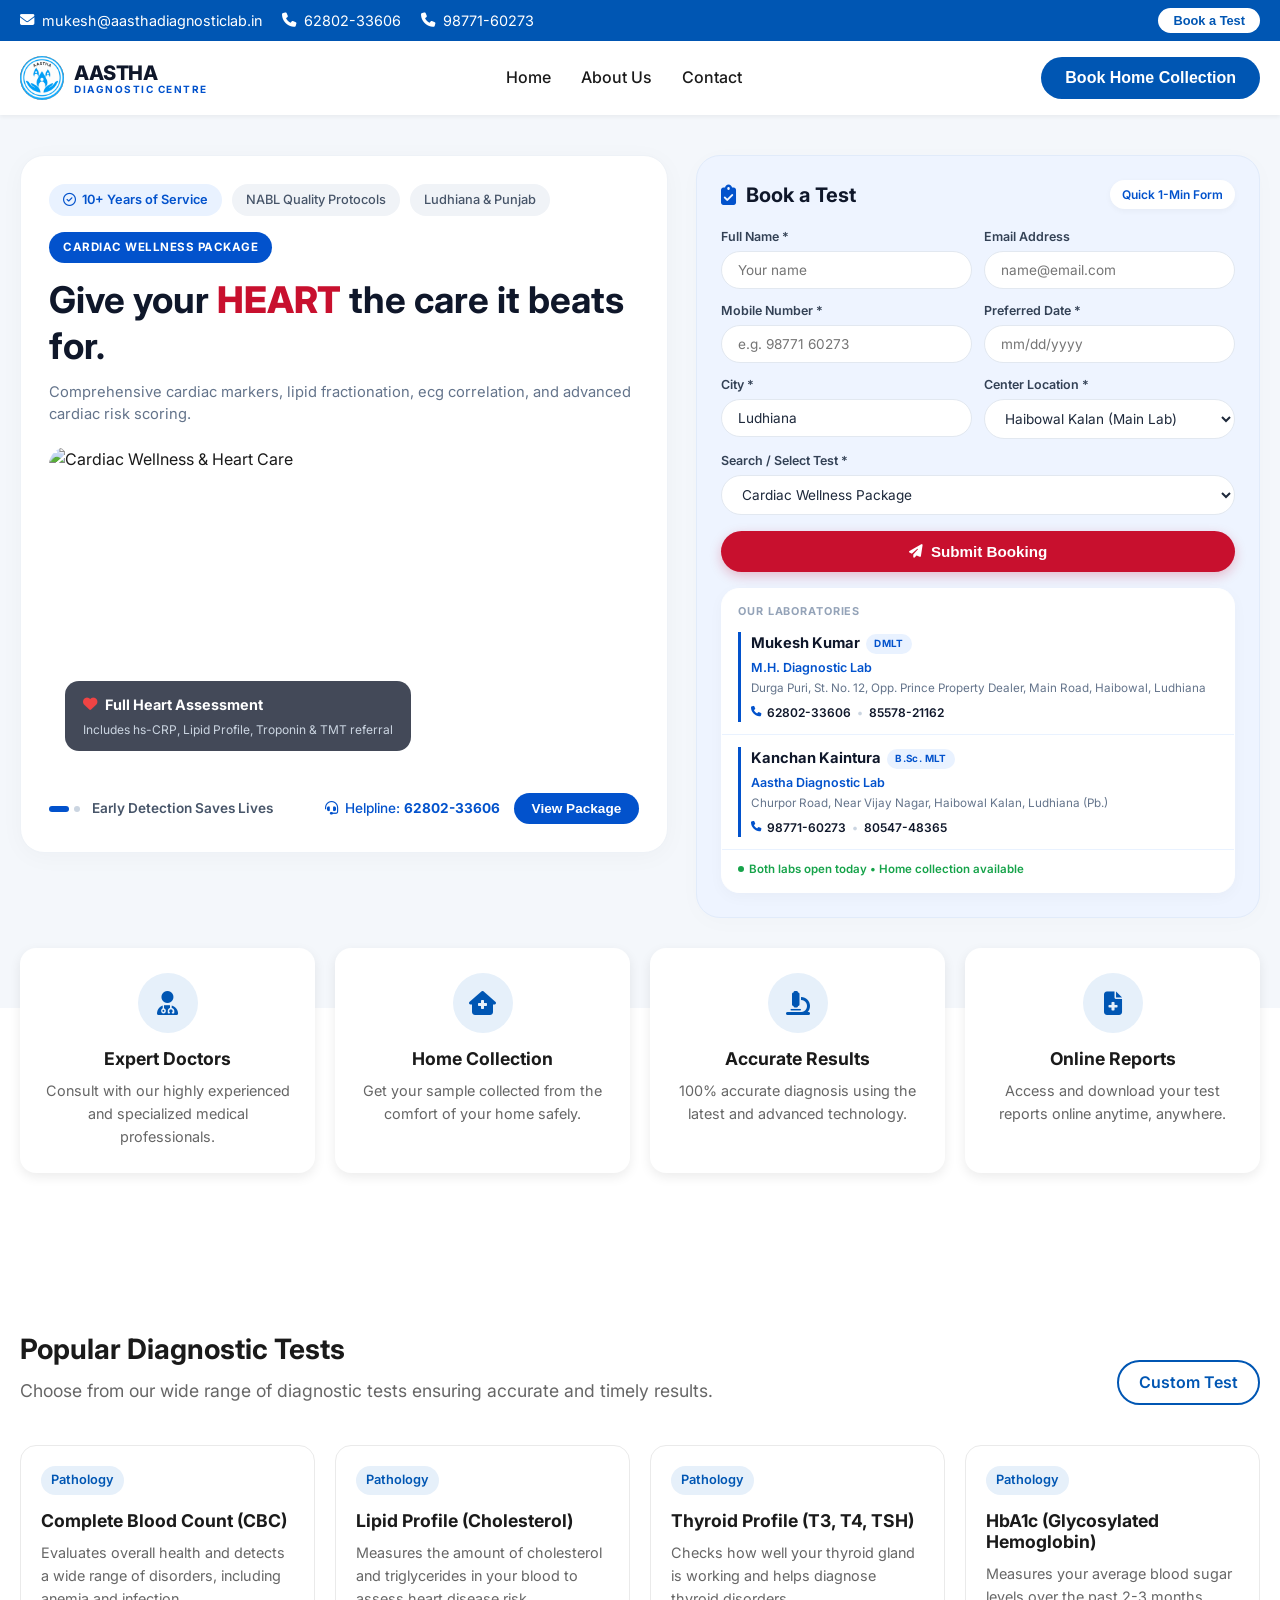
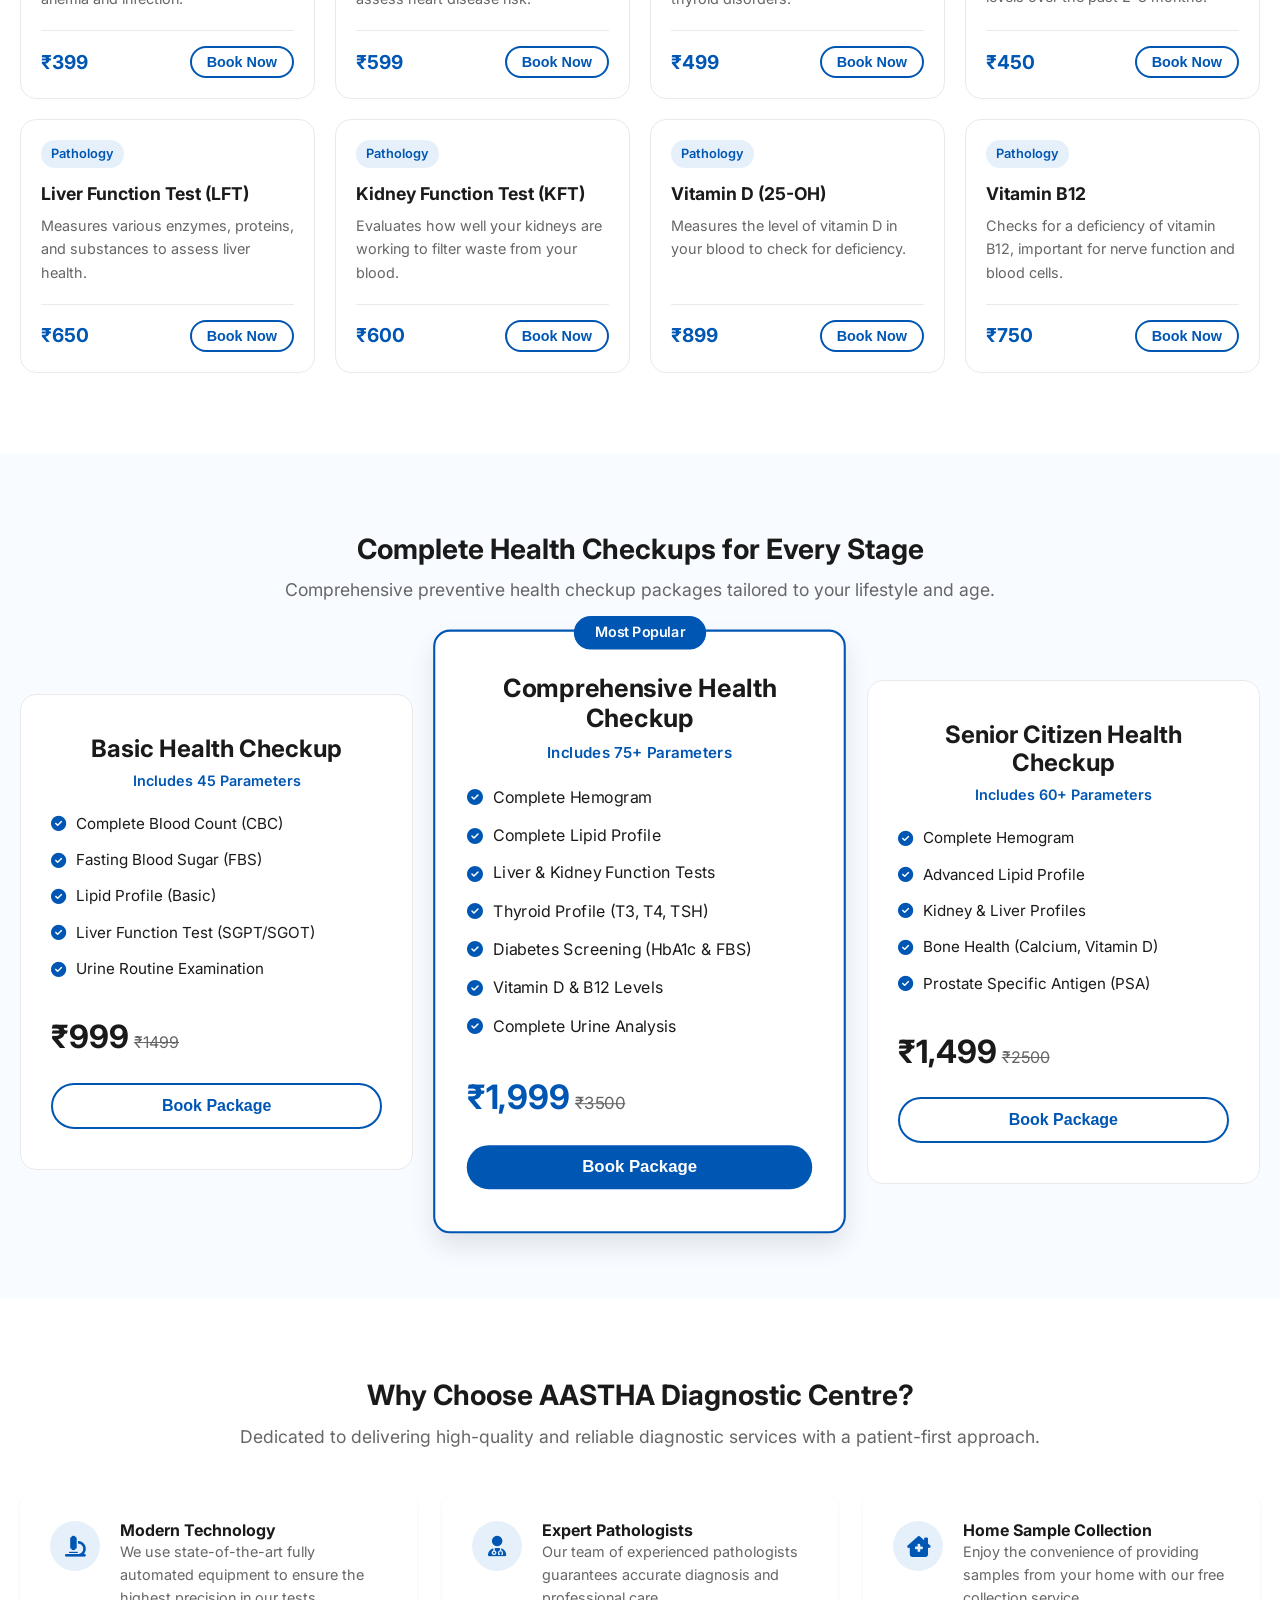
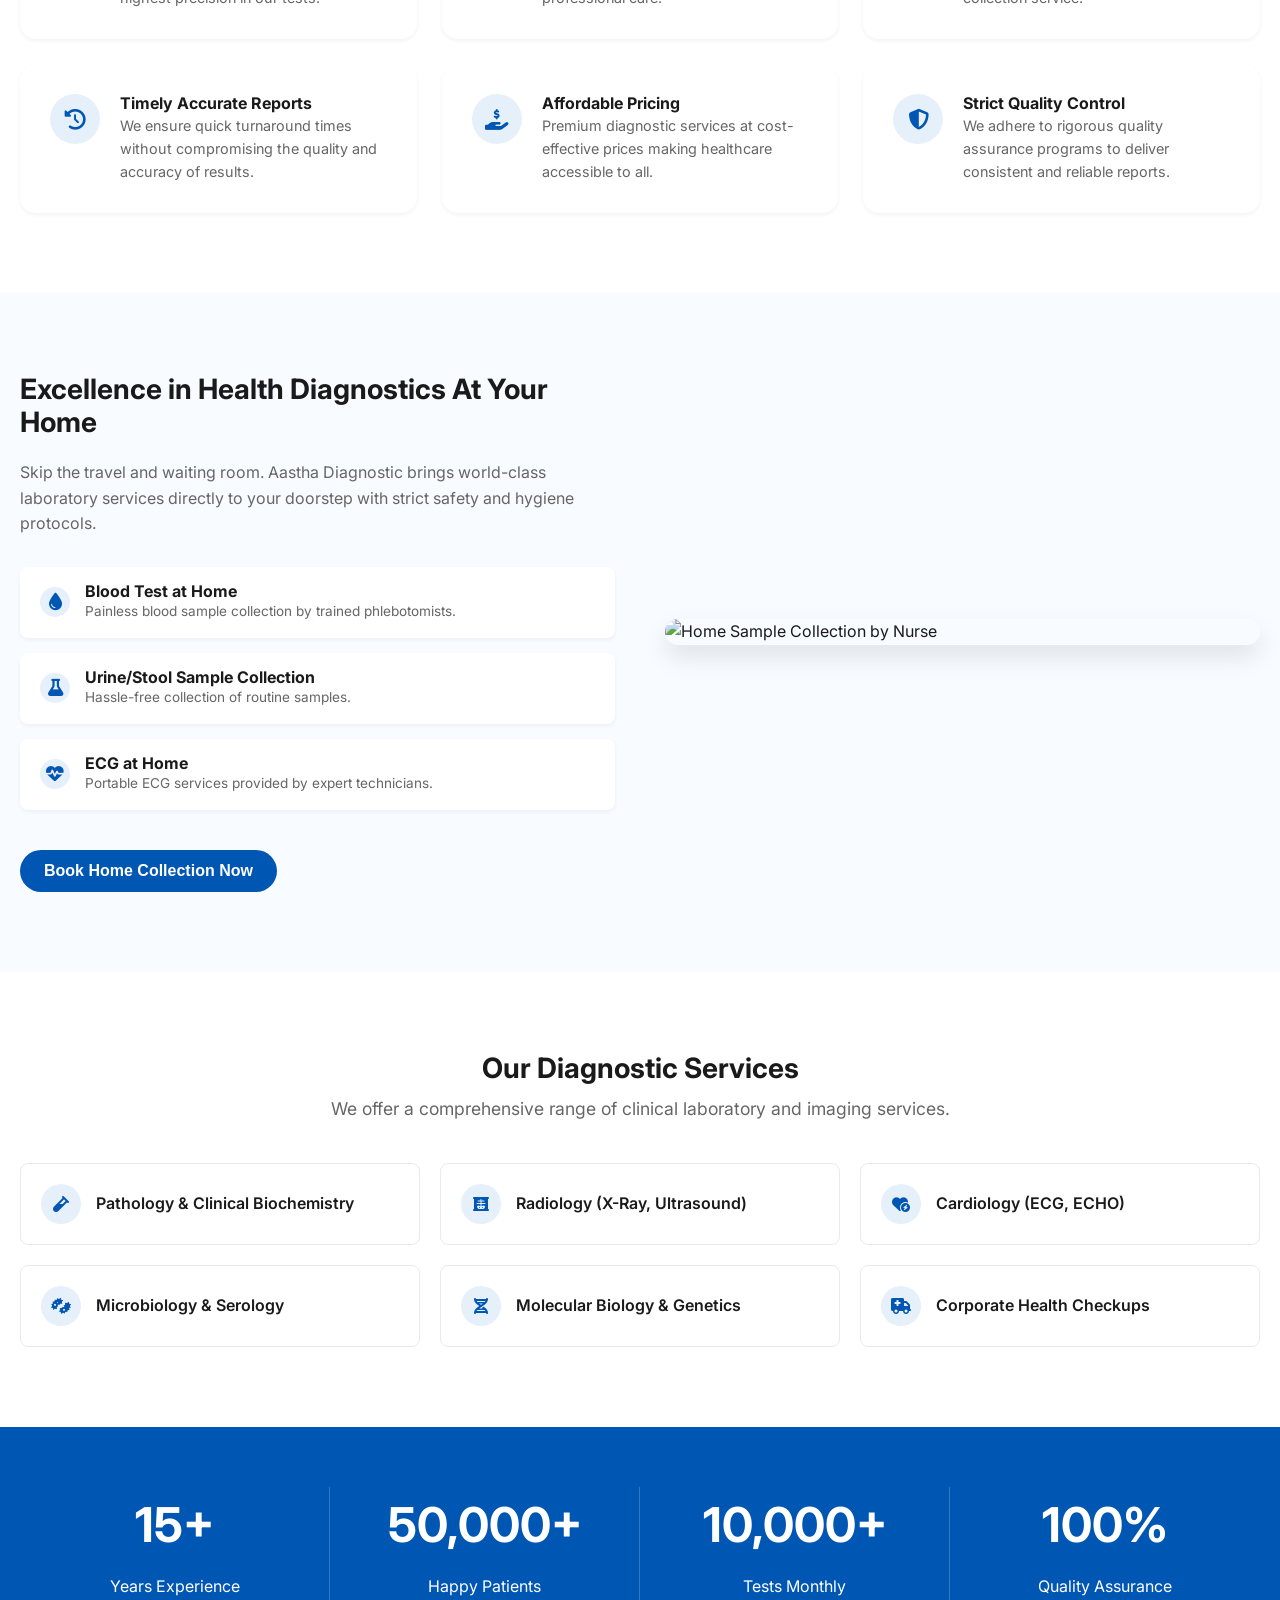
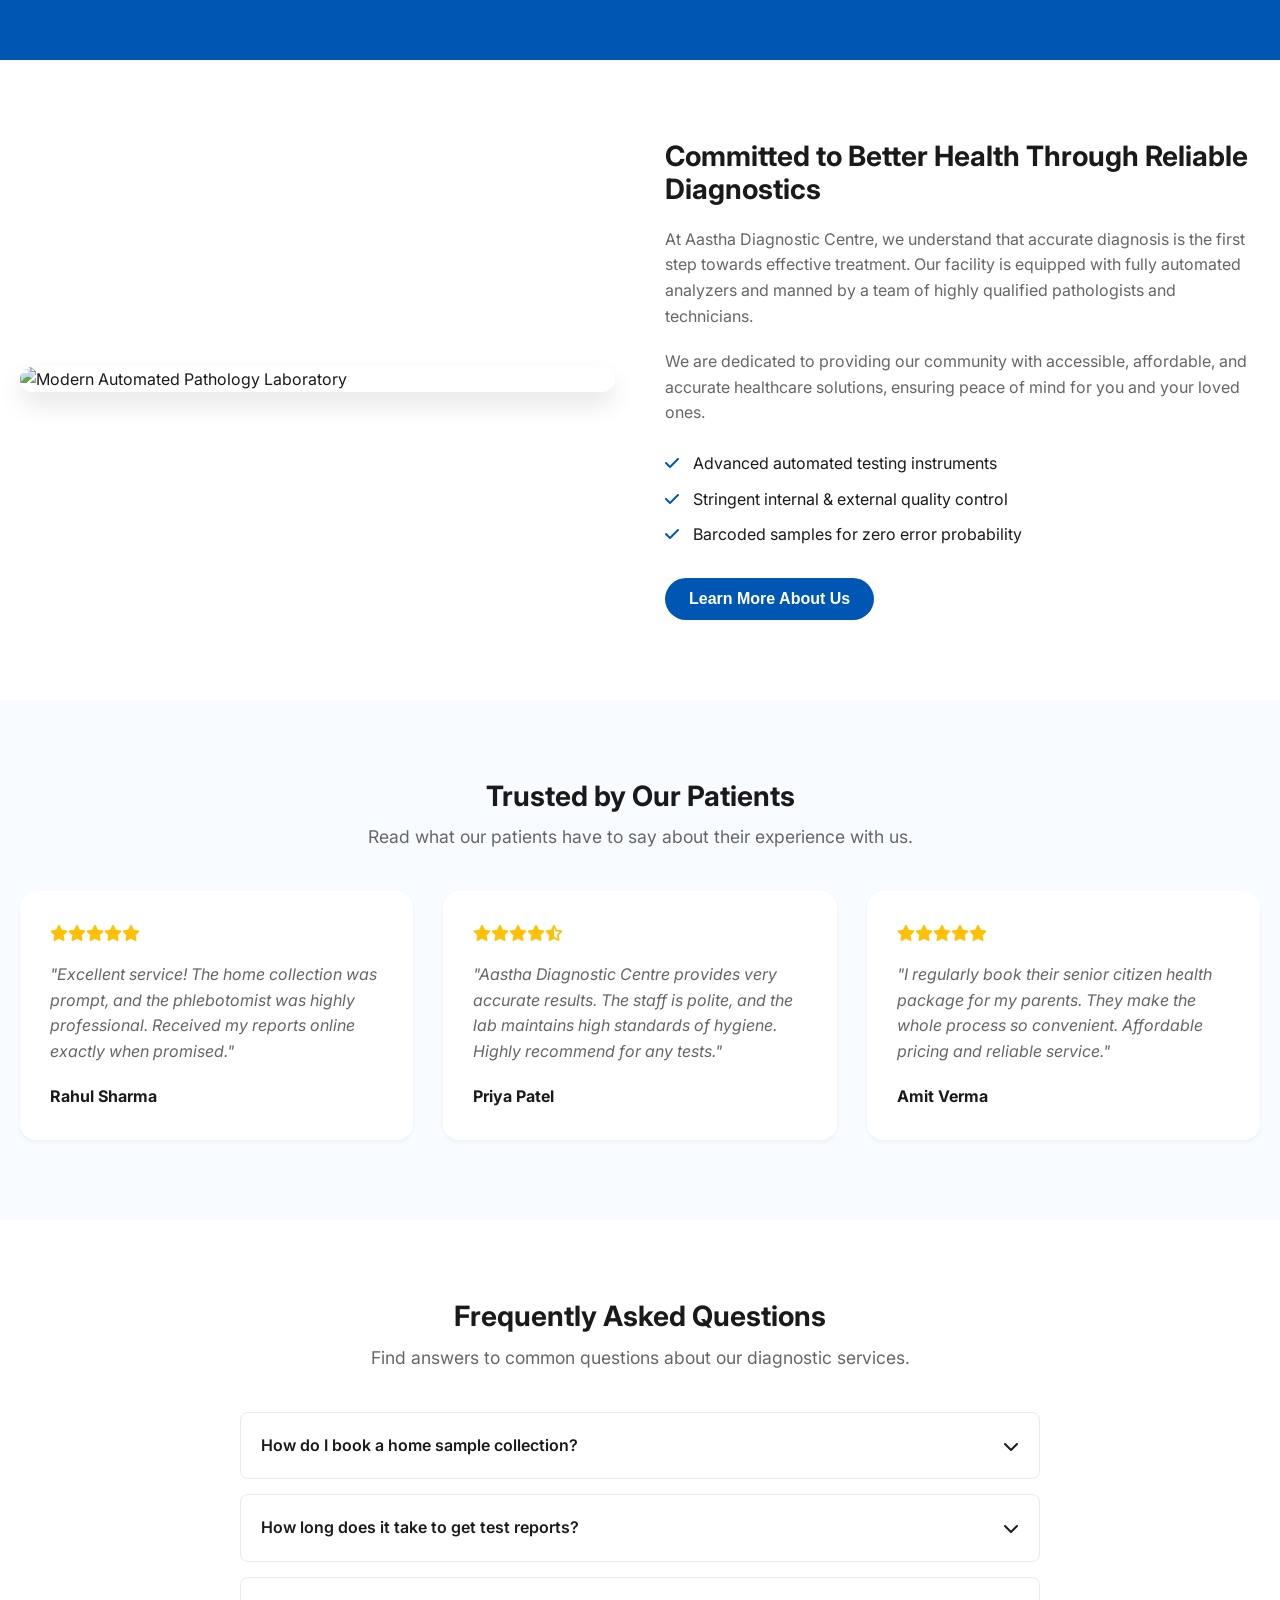
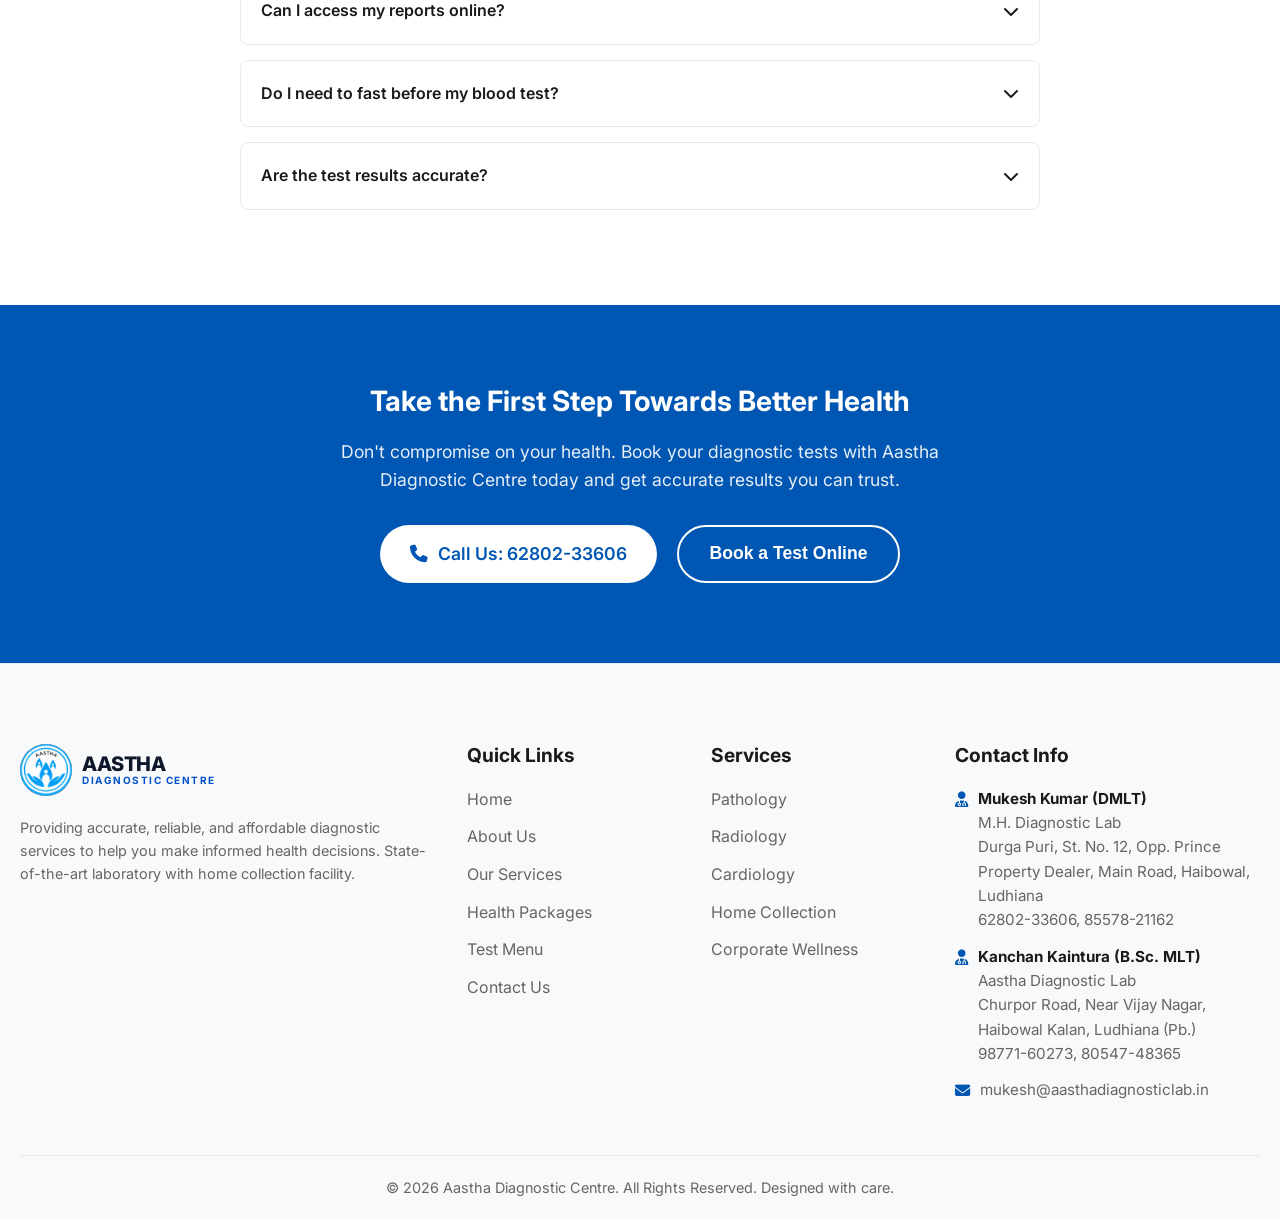
==== index.html @ d37217da "Switch to the new logo, drop card photos and social icons Replace the placeholder SVG logo with the " ====
<!DOCTYPE html>
<html lang="en">
<head>
    <meta charset="UTF-8">
    <meta name="viewport" content="width=device-width, initial-scale=1.0">
    <title>Aastha Diagnostic Centre | Best Pathology Lab</title>
    <!-- Google Fonts -->
    <link href="https://fonts.googleapis.com/css2?family=Inter:wght@300;400;500;600;700&display=swap" rel="stylesheet">
    <!-- FontAwesome for Icons -->
    <link rel="stylesheet" href="https://cdnjs.cloudflare.com/ajax/libs/font-awesome/6.4.0/css/all.min.css">
    <!-- Custom CSS -->
    <link rel="stylesheet" href="css/styles.css">
</head>
<body>

    <!-- Top Bar -->
    <div class="top-bar">
        <div class="container">
            <div class="top-contact">
                <a href="mailto:mukesh@aasthadiagnosticlab.in"><i class="fa-solid fa-envelope"></i> mukesh@aasthadiagnosticlab.in</a>
                <a href="tel:+916280233606"><i class="fa-solid fa-phone"></i> 62802-33606</a>
                <a href="tel:+919877160273"><i class="fa-solid fa-phone"></i> 98771-60273</a>
            </div>
            <div class="top-right">
                <button class="btn btn-light btn-sm" style="padding: 5px 15px; font-size: 0.8rem;">Book a Test</button>
            </div>
        </div>
    </div>

    <!-- Header / Navigation -->
    <header class="header">
        <div class="container">
            <div class="logo">
                <img src="assets/logo.jpg" alt="Aastha Diagnostic Centre Logo" class="logo-mark">
                <span class="logo-wordmark">
                    <span class="logo-name">AASTHA</span>
                    <span class="logo-tagline">DIAGNOSTIC CENTRE</span>
                </span>
            </div>
            <nav class="nav-links" id="navLinks">
                <a href="index.html" class="active">Home</a>
                <a href="about.html">About Us</a>
                <a href="contact.html">Contact</a>
            </nav>
            <div class="header-action">
                <button class="btn btn-primary">Book Home Collection</button>
                <button class="mobile-menu-toggle" id="mobileMenuToggle" aria-label="Toggle navigation">
                    <i class="fa-solid fa-bars"></i>
                </button>
            </div>
        </div>
    </header>

    <!-- Hero Section -->
    <section class="hero">
        <div class="container">
            <!-- Left Hero Card -->
            <div class="hero-left-card">
                <div class="hero-tags-row">
                    <span class="hero-tag-blue"><i class="fa-regular fa-circle-check"></i> 10+ Years of Service</span>
                    <span class="hero-tag-gray">NABL Quality Protocols</span>
                    <span class="hero-tag-gray">Ludhiana & Punjab</span>
                </div>

                <div class="hero-package-badge">CARDIAC WELLNESS PACKAGE</div>

                <h1>Give your <span class="highlight-red">HEART</span> the care it beats for.</h1>
                <p class="hero-desc">Comprehensive cardiac markers, lipid fractionation, ecg correlation, and advanced cardiac risk scoring.</p>

                <!-- Featured Image Box -->
                <div class="hero-image-box">
                    <img src="https://images.unsplash.com/photo-1576091160399-112ba8d25d1d?auto=format&fit=crop&w=1200&q=80" alt="Cardiac Wellness & Heart Care">
                    <div class="hero-image-overlay">
                        <div class="hero-image-overlay-title">
                            <i class="fa-solid fa-heart"></i>
                            <span>Full Heart Assessment</span>
                        </div>
                        <div class="hero-image-overlay-subtext">Includes hs-CRP, Lipid Profile, Troponin & TMT referral</div>
                    </div>
                </div>

                <!-- Bottom Status / Toll Free Bar -->
                <div class="hero-bottom-bar">
                    <div class="hero-bottom-left">
                        <div class="slide-indicators">
                            <span class="slide-pill-active"></span>
                            <span class="slide-dot"></span>
                        </div>
                        <span class="hero-bottom-text">Early Detection Saves Lives</span>
                    </div>
                    <div class="hero-bottom-right">
                        <div class="hero-toll-free">
                            <i class="fa-solid fa-headset"></i>
                            <span>Helpline: <a href="tel:+916280233606" style="color:inherit; text-decoration:none;"><strong>62802-33606</strong></a></span>
                        </div>
                        <button class="btn-view-package">View Package</button>
                    </div>
                </div>
            </div>

            <!-- Right Hero Form Card -->
            <div class="hero-form-container" id="hero-form">
                <div class="form-header-row">
                    <div class="form-header-title">
                        <i class="fa-solid fa-clipboard-check"></i>
                        <h3>Book a Test</h3>
                    </div>
                    <span class="form-badge-white">Quick 1-Min Form</span>
                </div>

                <form class="hero-form" action="#" onsubmit="return false;">
                    <div class="form-row-2col">
                        <div class="form-field-group">
                            <label>Full Name *</label>
                            <input type="text" class="form-input-pill" placeholder="Your name">
                        </div>
                        <div class="form-field-group">
                            <label>Email Address</label>
                            <input type="email" class="form-input-pill" placeholder="name@email.com">
                        </div>
                    </div>

                    <div class="form-row-2col">
                        <div class="form-field-group">
                            <label>Mobile Number *</label>
                            <input type="tel" class="form-input-pill" placeholder="e.g. 98771 60273">
                        </div>
                        <div class="form-field-group">
                            <label>Preferred Date *</label>
                            <input type="text" class="form-input-pill" placeholder="mm/dd/yyyy">
                        </div>
                    </div>

                    <div class="form-row-2col">
                        <div class="form-field-group">
                            <label>City *</label>
                            <input type="text" class="form-input-pill" value="Ludhiana">
                        </div>
                        <div class="form-field-group">
                            <label>Center Location *</label>
                            <select class="form-input-pill">
                                <option>Haibowal Kalan (Main Lab)</option>
                                <option>Civil Lines Branch</option>
                                <option>Model Town Branch</option>
                            </select>
                        </div>
                    </div>

                    <div class="form-field-group">
                        <label>Search / Select Test *</label>
                        <select class="form-input-pill">
                            <option>Cardiac Wellness Package</option>
                            <option>Complete Blood Count (CBC)</option>
                            <option>Full Body Checkup</option>
                            <option>Lipid Profile</option>
                        </select>
                    </div>

                    <button type="submit" class="btn-submit-red">
                        <i class="fa-solid fa-paper-plane" style="font-size: 0.85rem;"></i> Submit Booking
                    </button>
                </form>

                <!-- White Information Card - Our Two Labs -->
                <div class="doctor-info-box">
                    <div class="doctor-box-heading">Our Laboratories</div>

                    <!-- Part 1 -->
                    <div class="doctor-entry">
                        <div class="doctor-details-content">
                            <div class="doctor-name">Mukesh Kumar <span class="doctor-qual">DMLT</span></div>
                            <div class="doctor-title">M.H. Diagnostic Lab</div>
                            <div class="doctor-exp">Durga Puri, St. No. 12, Opp. Prince Property Dealer, Main Road, Haibowal, Ludhiana</div>
                            <div class="doctor-contact">
                                <i class="fa-solid fa-phone"></i>
                                <a href="tel:+916280233606">62802-33606</a>
                                <span class="doctor-dot">•</span>
                                <a href="tel:+918557821162">85578-21162</a>
                            </div>
                        </div>
                    </div>

                    <div class="doctor-divider"></div>

                    <!-- Part 2 -->
                    <div class="doctor-entry">
                        <div class="doctor-details-content">
                            <div class="doctor-name">Kanchan Kaintura <span class="doctor-qual">B.Sc. MLT</span></div>
                            <div class="doctor-title">Aastha Diagnostic Lab</div>
                            <div class="doctor-exp">Churpor Road, Near Vijay Nagar, Haibowal Kalan, Ludhiana (Pb.)</div>
                            <div class="doctor-contact">
                                <i class="fa-solid fa-phone"></i>
                                <a href="tel:+919877160273">98771-60273</a>
                                <span class="doctor-dot">•</span>
                                <a href="tel:+918054748365">80547-48365</a>
                            </div>
                        </div>
                    </div>

                    <div class="doctor-status">
                        <span class="status-dot-green"></span>
                        <span>Both labs open today • Home collection available</span>
                    </div>
                </div>
            </div>
        </div>
    </section>

    <!-- Features Row -->
    <div class="container">
        <div class="features-row">
            <div class="features-grid">
                <div class="feature-card">
                    <div class="feature-icon"><i class="fa-solid fa-user-doctor"></i></div>
                    <h4>Expert Doctors</h4>
                    <p>Consult with our highly experienced and specialized medical professionals.</p>
                </div>
                <div class="feature-card">
                    <div class="feature-icon"><i class="fa-solid fa-house-medical"></i></div>
                    <h4>Home Collection</h4>
                    <p>Get your sample collected from the comfort of your home safely.</p>
                </div>
                <div class="feature-card">
                    <div class="feature-icon"><i class="fa-solid fa-microscope"></i></div>
                    <h4>Accurate Results</h4>
                    <p>100% accurate diagnosis using the latest and advanced technology.</p>
                </div>
                <div class="feature-card">
                    <div class="feature-icon"><i class="fa-solid fa-file-medical"></i></div>
                    <h4>Online Reports</h4>
                    <p>Access and download your test reports online anytime, anywhere.</p>
                </div>
            </div>
        </div>
    </div>

    <!-- Popular Diagnostic Tests -->
    <section class="section">
        <div class="container">
            <div style="display:flex; justify-content:space-between; align-items:flex-end; margin-bottom:40px;">
                <div>
                    <h2 class="section-title">Popular Diagnostic Tests</h2>
                    <p class="section-subtitle" style="margin-bottom:0;">Choose from our wide range of diagnostic tests ensuring accurate and timely results.</p>
                </div>
                <a href="#hero-form" class="btn btn-outline" style="padding:8px 20px;">Custom Test</a>
            </div>

            <div class="tests-grid">
                <!-- Test 1 -->
                <div class="test-card">
                    <div class="test-card-header">
                        <span class="test-badge">Pathology</span>
                    </div>
                    <h4>Complete Blood Count (CBC)</h4>
                    <p>Evaluates overall health and detects a wide range of disorders, including anemia and infection.</p>
                    <div class="test-card-footer">
                        <div class="test-price">₹399</div>
                        <button class="btn btn-outline" style="padding: 6px 15px; font-size: 0.9rem;">Book Now</button>
                    </div>
                </div>
                <!-- Test 2 -->
                <div class="test-card">
                    <div class="test-card-header">
                        <span class="test-badge">Pathology</span>
                    </div>
                    <h4>Lipid Profile (Cholesterol)</h4>
                    <p>Measures the amount of cholesterol and triglycerides in your blood to assess heart disease risk.</p>
                    <div class="test-card-footer">
                        <div class="test-price">₹599</div>
                        <button class="btn btn-outline" style="padding: 6px 15px; font-size: 0.9rem;">Book Now</button>
                    </div>
                </div>
                <!-- Test 3 -->
                <div class="test-card">
                    <div class="test-card-header">
                        <span class="test-badge">Pathology</span>
                    </div>
                    <h4>Thyroid Profile (T3, T4, TSH)</h4>
                    <p>Checks how well your thyroid gland is working and helps diagnose thyroid disorders.</p>
                    <div class="test-card-footer">
                        <div class="test-price">₹499</div>
                        <button class="btn btn-outline" style="padding: 6px 15px; font-size: 0.9rem;">Book Now</button>
                    </div>
                </div>
                <!-- Test 4 -->
                <div class="test-card">
                    <div class="test-card-header">
                        <span class="test-badge">Pathology</span>
                    </div>
                    <h4>HbA1c (Glycosylated Hemoglobin)</h4>
                    <p>Measures your average blood sugar levels over the past 2-3 months.</p>
                    <div class="test-card-footer">
                        <div class="test-price">₹450</div>
                        <button class="btn btn-outline" style="padding: 6px 15px; font-size: 0.9rem;">Book Now</button>
                    </div>
                </div>
                <!-- Test 5 -->
                <div class="test-card">
                    <div class="test-card-header">
                        <span class="test-badge">Pathology</span>
                    </div>
                    <h4>Liver Function Test (LFT)</h4>
                    <p>Measures various enzymes, proteins, and substances to assess liver health.</p>
                    <div class="test-card-footer">
                        <div class="test-price">₹650</div>
                        <button class="btn btn-outline" style="padding: 6px 15px; font-size: 0.9rem;">Book Now</button>
                    </div>
                </div>
                <!-- Test 6 -->
                <div class="test-card">
                    <div class="test-card-header">
                        <span class="test-badge">Pathology</span>
                    </div>
                    <h4>Kidney Function Test (KFT)</h4>
                    <p>Evaluates how well your kidneys are working to filter waste from your blood.</p>
                    <div class="test-card-footer">
                        <div class="test-price">₹600</div>
                        <button class="btn btn-outline" style="padding: 6px 15px; font-size: 0.9rem;">Book Now</button>
                    </div>
                </div>
                <!-- Test 7 -->
                <div class="test-card">
                    <div class="test-card-header">
                        <span class="test-badge">Pathology</span>
                    </div>
                    <h4>Vitamin D (25-OH)</h4>
                    <p>Measures the level of vitamin D in your blood to check for deficiency.</p>
                    <div class="test-card-footer">
                        <div class="test-price">₹899</div>
                        <button class="btn btn-outline" style="padding: 6px 15px; font-size: 0.9rem;">Book Now</button>
                    </div>
                </div>
                <!-- Test 8 -->
                <div class="test-card">
                    <div class="test-card-header">
                        <span class="test-badge">Pathology</span>
                    </div>
                    <h4>Vitamin B12</h4>
                    <p>Checks for a deficiency of vitamin B12, important for nerve function and blood cells.</p>
                    <div class="test-card-footer">
                        <div class="test-price">₹750</div>
                        <button class="btn btn-outline" style="padding: 6px 15px; font-size: 0.9rem;">Book Now</button>
                    </div>
                </div>
            </div>
        </div>
    </section>

    <!-- Health Checkup Packages -->
    <section class="section section-bg">
        <div class="container text-center">
            <h2 class="section-title">Complete Health Checkups for Every Stage</h2>
            <p class="section-subtitle">Comprehensive preventive health checkup packages tailored to your lifestyle and age.</p>

            <div class="packages-grid">
                <!-- Package 1 -->
                <div class="package-card">
                    <h3>Basic Health Checkup</h3>
                    <div class="package-includes">Includes 45 Parameters</div>
                    <ul class="package-features text-left">
                        <li><i class="fa-solid fa-check-circle"></i> Complete Blood Count (CBC)</li>
                        <li><i class="fa-solid fa-check-circle"></i> Fasting Blood Sugar (FBS)</li>
                        <li><i class="fa-solid fa-check-circle"></i> Lipid Profile (Basic)</li>
                        <li><i class="fa-solid fa-check-circle"></i> Liver Function Test (SGPT/SGOT)</li>
                        <li><i class="fa-solid fa-check-circle"></i> Urine Routine Examination</li>
                    </ul>
                    <div class="package-price">₹999 <span>₹1499</span></div>
                    <button class="btn btn-outline" style="width:100%">Book Package</button>
                </div>

                <!-- Package 2 (Highlighted) -->
                <div class="package-card highlight">
                    <div class="popular-badge">Most Popular</div>
                    <h3>Comprehensive Health Checkup</h3>
                    <div class="package-includes">Includes 75+ Parameters</div>
                    <ul class="package-features text-left">
                        <li><i class="fa-solid fa-check-circle"></i> Complete Hemogram</li>
                        <li><i class="fa-solid fa-check-circle"></i> Complete Lipid Profile</li>
                        <li><i class="fa-solid fa-check-circle"></i> Liver & Kidney Function Tests</li>
                        <li><i class="fa-solid fa-check-circle"></i> Thyroid Profile (T3, T4, TSH)</li>
                        <li><i class="fa-solid fa-check-circle"></i> Diabetes Screening (HbA1c & FBS)</li>
                        <li><i class="fa-solid fa-check-circle"></i> Vitamin D & B12 Levels</li>
                        <li><i class="fa-solid fa-check-circle"></i> Complete Urine Analysis</li>
                    </ul>
                    <div class="package-price" style="color:var(--primary-blue);">₹1,999 <span>₹3500</span></div>
                    <button class="btn btn-primary" style="width:100%">Book Package</button>
                </div>

                <!-- Package 3 -->
                <div class="package-card">
                    <h3>Senior Citizen Health Checkup</h3>
                    <div class="package-includes">Includes 60+ Parameters</div>
                    <ul class="package-features text-left">
                        <li><i class="fa-solid fa-check-circle"></i> Complete Hemogram</li>
                        <li><i class="fa-solid fa-check-circle"></i> Advanced Lipid Profile</li>
                        <li><i class="fa-solid fa-check-circle"></i> Kidney & Liver Profiles</li>
                        <li><i class="fa-solid fa-check-circle"></i> Bone Health (Calcium, Vitamin D)</li>
                        <li><i class="fa-solid fa-check-circle"></i> Prostate Specific Antigen (PSA)</li>
                    </ul>
                    <div class="package-price">₹1,499 <span>₹2500</span></div>
                    <button class="btn btn-outline" style="width:100%">Book Package</button>
                </div>
            </div>
        </div>
    </section>

    <!-- Why Choose Us -->
    <section class="section">
        <div class="container">
            <div class="text-center">
                <h2 class="section-title">Why Choose AASTHA Diagnostic Centre?</h2>
                <p class="section-subtitle">Dedicated to delivering high-quality and reliable diagnostic services with a patient-first approach.</p>
            </div>

            <div class="why-grid">
                <div class="why-card">
                    <div class="why-icon"><i class="fa-solid fa-microscope"></i></div>
                    <div>
                        <h4>Modern Technology</h4>
                        <p style="font-size:0.9rem; color:var(--text-muted)">We use state-of-the-art fully automated equipment to ensure the highest precision in our tests.</p>
                    </div>
                </div>
                <div class="why-card">
                    <div class="why-icon"><i class="fa-solid fa-user-md"></i></div>
                    <div>
                        <h4>Expert Pathologists</h4>
                        <p style="font-size:0.9rem; color:var(--text-muted)">Our team of experienced pathologists guarantees accurate diagnosis and professional care.</p>
                    </div>
                </div>
                <div class="why-card">
                    <div class="why-icon"><i class="fa-solid fa-house-chimney-medical"></i></div>
                    <div>
                        <h4>Home Sample Collection</h4>
                        <p style="font-size:0.9rem; color:var(--text-muted)">Enjoy the convenience of providing samples from your home with our free collection service.</p>
                    </div>
                </div>
                <div class="why-card">
                    <div class="why-icon"><i class="fa-solid fa-clock-rotate-left"></i></div>
                    <div>
                        <h4>Timely Accurate Reports</h4>
                        <p style="font-size:0.9rem; color:var(--text-muted)">We ensure quick turnaround times without compromising the quality and accuracy of results.</p>
                    </div>
                </div>
                <div class="why-card">
                    <div class="why-icon"><i class="fa-solid fa-hand-holding-dollar"></i></div>
                    <div>
                        <h4>Affordable Pricing</h4>
                        <p style="font-size:0.9rem; color:var(--text-muted)">Premium diagnostic services at cost-effective prices making healthcare accessible to all.</p>
                    </div>
                </div>
                <div class="why-card">
                    <div class="why-icon"><i class="fa-solid fa-shield-halved"></i></div>
                    <div>
                        <h4>Strict Quality Control</h4>
                        <p style="font-size:0.9rem; color:var(--text-muted)">We adhere to rigorous quality assurance programs to deliver consistent and reliable reports.</p>
                    </div>
                </div>
            </div>
        </div>
    </section>

    <!-- Home Collection Split Section -->
    <section class="section section-bg">
        <div class="container">
            <div class="split-section">
                <div class="split-content">
                    <h2 class="section-title">Excellence in Health Diagnostics At Your Home</h2>
                    <p style="color:var(--text-muted);">Skip the travel and waiting room. Aastha Diagnostic brings world-class laboratory services directly to your doorstep with strict safety and hygiene protocols.</p>
                    
                    <ul class="split-list">
                        <li>
                            <i class="fa-solid fa-droplet"></i>
                            <div>
                                <h4 style="font-size:1rem;">Blood Test at Home</h4>
                                <p style="font-size:0.85rem; color:var(--text-muted); margin:0;">Painless blood sample collection by trained phlebotomists.</p>
                            </div>
                        </li>
                        <li>
                            <i class="fa-solid fa-flask"></i>
                            <div>
                                <h4 style="font-size:1rem;">Urine/Stool Sample Collection</h4>
                                <p style="font-size:0.85rem; color:var(--text-muted); margin:0;">Hassle-free collection of routine samples.</p>
                            </div>
                        </li>
                        <li>
                            <i class="fa-solid fa-heart-pulse"></i>
                            <div>
                                <h4 style="font-size:1rem;">ECG at Home</h4>
                                <p style="font-size:0.85rem; color:var(--text-muted); margin:0;">Portable ECG services provided by expert technicians.</p>
                            </div>
                        </li>
                    </ul>
                    
                    <button class="btn btn-primary" style="margin-top:10px;">Book Home Collection Now</button>
                </div>
                <div class="split-image">
                    <img src="https://images.unsplash.com/photo-1584515979956-d9f6e5d09982?auto=format&fit=crop&w=800&q=80" alt="Home Sample Collection by Nurse">
                </div>
            </div>
        </div>
    </section>

    <!-- Our Diagnostic Services -->
    <section class="section">
        <div class="container">
            <div class="text-center">
                <h2 class="section-title">Our Diagnostic Services</h2>
                <p class="section-subtitle">We offer a comprehensive range of clinical laboratory and imaging services.</p>
            </div>

            <div class="services-small-grid">
                <div class="service-item">
                    <i class="fa-solid fa-vial"></i>
                    Pathology & Clinical Biochemistry
                </div>
                <div class="service-item">
                    <i class="fa-solid fa-x-ray"></i>
                    Radiology (X-Ray, Ultrasound)
                </div>
                <div class="service-item">
                    <i class="fa-solid fa-heart-circle-bolt"></i>
                    Cardiology (ECG, ECHO)
                </div>
                <div class="service-item">
                    <i class="fa-solid fa-bacteria"></i>
                    Microbiology & Serology
                </div>
                <div class="service-item">
                    <i class="fa-solid fa-dna"></i>
                    Molecular Biology & Genetics
                </div>
                <div class="service-item">
                    <i class="fa-solid fa-truck-medical"></i>
                    Corporate Health Checkups
                </div>
            </div>
        </div>
    </section>

    <!-- Stats Banner -->
    <section class="stats-banner">
        <div class="container">
            <div class="stats-grid">
                <div class="stat-item">
                    <div class="stat-number">15+</div>
                    <div>Years Experience</div>
                </div>
                <div class="stat-item">
                    <div class="stat-number">50,000+</div>
                    <div>Happy Patients</div>
                </div>
                <div class="stat-item">
                    <div class="stat-number">10,000+</div>
                    <div>Tests Monthly</div>
                </div>
                <div class="stat-item">
                    <div class="stat-number">100%</div>
                    <div>Quality Assurance</div>
                </div>
            </div>
        </div>
    </section>

    <!-- About / Commitment -->
    <section class="section">
        <div class="container">
            <div class="split-section">
                <div class="split-image">
                    <img src="https://images.unsplash.com/photo-1579154204601-01588f351e67?auto=format&fit=crop&w=800&q=80" alt="Modern Automated Pathology Laboratory">
                </div>
                <div class="split-content">
                    <h2 class="section-title">Committed to Better Health Through Reliable Diagnostics</h2>
                    <p style="color:var(--text-muted); margin-bottom:20px;">At Aastha Diagnostic Centre, we understand that accurate diagnosis is the first step towards effective treatment. Our facility is equipped with fully automated analyzers and manned by a team of highly qualified pathologists and technicians.</p>
                    <p style="color:var(--text-muted); margin-bottom:25px;">We are dedicated to providing our community with accessible, affordable, and accurate healthcare solutions, ensuring peace of mind for you and your loved ones.</p>
                    
                    <ul style="margin-bottom:30px;">
                        <li style="margin-bottom:10px;"><i class="fa-solid fa-check" style="color:var(--primary-blue); margin-right:10px;"></i> Advanced automated testing instruments</li>
                        <li style="margin-bottom:10px;"><i class="fa-solid fa-check" style="color:var(--primary-blue); margin-right:10px;"></i> Stringent internal & external quality control</li>
                        <li style="margin-bottom:10px;"><i class="fa-solid fa-check" style="color:var(--primary-blue); margin-right:10px;"></i> Barcoded samples for zero error probability</li>
                    </ul>
                    
                    <button class="btn btn-primary">Learn More About Us</button>
                </div>
            </div>
        </div>
    </section>

    <!-- Testimonials -->
    <section class="section section-bg">
        <div class="container">
            <div class="text-center">
                <h2 class="section-title">Trusted by Our Patients</h2>
                <p class="section-subtitle">Read what our patients have to say about their experience with us.</p>
            </div>

            <div class="testimonials-grid">
                <div class="testimonial-card">
                    <div class="stars">
                        <i class="fa-solid fa-star"></i><i class="fa-solid fa-star"></i><i class="fa-solid fa-star"></i><i class="fa-solid fa-star"></i><i class="fa-solid fa-star"></i>
                    </div>
                    <p class="testimonial-text">"Excellent service! The home collection was prompt, and the phlebotomist was highly professional. Received my reports online exactly when promised."</p>
                    <p class="testimonial-author">Rahul Sharma</p>
                </div>
                <div class="testimonial-card">
                    <div class="stars">
                        <i class="fa-solid fa-star"></i><i class="fa-solid fa-star"></i><i class="fa-solid fa-star"></i><i class="fa-solid fa-star"></i><i class="fa-solid fa-star-half-stroke"></i>
                    </div>
                    <p class="testimonial-text">"Aastha Diagnostic Centre provides very accurate results. The staff is polite, and the lab maintains high standards of hygiene. Highly recommend for any tests."</p>
                    <p class="testimonial-author">Priya Patel</p>
                </div>
                <div class="testimonial-card">
                    <div class="stars">
                        <i class="fa-solid fa-star"></i><i class="fa-solid fa-star"></i><i class="fa-solid fa-star"></i><i class="fa-solid fa-star"></i><i class="fa-solid fa-star"></i>
                    </div>
                    <p class="testimonial-text">"I regularly book their senior citizen health package for my parents. They make the whole process so convenient. Affordable pricing and reliable service."</p>
                    <p class="testimonial-author">Amit Verma</p>
                </div>
            </div>
        </div>
    </section>

    <!-- FAQ -->
    <section class="section">
        <div class="container">
            <div class="text-center">
                <h2 class="section-title">Frequently Asked Questions</h2>
                <p class="section-subtitle">Find answers to common questions about our diagnostic services.</p>
            </div>

            <div class="faq-list">
                <div class="faq-item">
                    <div class="faq-question">How do I book a home sample collection? <i class="fa-solid fa-chevron-down"></i></div>
                    <div class="faq-answer">You can book a home sample collection by calling our helpline, using the 'Book Home Collection' button on our website, or sending us a message on WhatsApp.</div>
                </div>
                <div class="faq-item">
                    <div class="faq-question">How long does it take to get test reports? <i class="fa-solid fa-chevron-down"></i></div>
                    <div class="faq-answer">Most routine blood and urine test reports are available within 12-24 hours. Specialized tests may take 2-3 days. We will notify you via SMS when reports are ready.</div>
                </div>
                <div class="faq-item">
                    <div class="faq-question">Can I access my reports online? <i class="fa-solid fa-chevron-down"></i></div>
                    <div class="faq-answer">Yes, you can easily download your reports from our website by entering your patient ID/Mobile Number and password provided at the time of booking.</div>
                </div>
                <div class="faq-item">
                    <div class="faq-question">Do I need to fast before my blood test? <i class="fa-solid fa-chevron-down"></i></div>
                    <div class="faq-answer">Some tests like Fasting Blood Sugar and Lipid Profile require 10-12 hours of fasting. Our team will guide you on any specific preparation needed when you book the test.</div>
                </div>
                <div class="faq-item">
                    <div class="faq-question">Are the test results accurate? <i class="fa-solid fa-chevron-down"></i></div>
                    <div class="faq-answer">Absolutely. We use highly advanced automated equipment and run regular quality control checks to ensure 100% accuracy in our diagnostic reports.</div>
                </div>
            </div>
        </div>
    </section>

    <!-- Bottom CTA -->
    <section class="cta-section">
        <div class="container">
            <h2>Take the First Step Towards Better Health</h2>
            <p style="font-size:1.1rem; max-width:600px; margin:0 auto; opacity:0.9;">Don't compromise on your health. Book your diagnostic tests with Aastha Diagnostic Centre today and get accurate results you can trust.</p>
            <div class="cta-buttons">
                <a href="tel:+916280233606" class="btn btn-light" style="font-size:1.1rem; padding:15px 30px;"><i class="fa-solid fa-phone" style="margin-right:10px;"></i> Call Us: 62802-33606</a>
                <button class="btn btn-outline" style="border-color:white; color:white; font-size:1.1rem; padding:15px 30px;">Book a Test Online</button>
            </div>
        </div>
    </section>

    <!-- Footer -->
    <footer class="footer">
        <div class="container">
            <div class="footer-grid">
                <div>
                    <div class="logo footer-logo">
                        <img src="assets/logo.jpg" alt="Aastha Diagnostic Centre Logo" class="logo-mark">
                        <span class="logo-wordmark">
                            <span class="logo-name">AASTHA</span>
                            <span class="logo-tagline">DIAGNOSTIC CENTRE</span>
                        </span>
                    </div>
                    <p style="color:var(--text-muted); font-size:0.9rem; margin-bottom:20px;">Providing accurate, reliable, and affordable diagnostic services to help you make informed health decisions. State-of-the-art laboratory with home collection facility.</p>
                </div>
                
                <div>
                    <h4>Quick Links</h4>
                    <ul>
                        <li><a href="index.html">Home</a></li>
                        <li><a href="about.html">About Us</a></li>
                        <li><a href="#services">Our Services</a></li>
                        <li><a href="#packages">Health Packages</a></li>
                        <li><a href="#tests">Test Menu</a></li>
                        <li><a href="contact.html">Contact Us</a></li>
                    </ul>
                </div>
                
                <div>
                    <h4>Services</h4>
                    <ul>
                        <li><a href="#">Pathology</a></li>
                        <li><a href="#">Radiology</a></li>
                        <li><a href="#">Cardiology</a></li>
                        <li><a href="#">Home Collection</a></li>
                        <li><a href="#">Corporate Wellness</a></li>
                    </ul>
                </div>
                
                <div>
                    <h4>Contact Info</h4>
                    <ul style="color:var(--text-muted); font-size:0.95rem;">
                        <li style="display:flex; gap:10px;"><i class="fa-solid fa-user-doctor" style="color:var(--primary-blue); margin-top:5px;"></i> <span><strong style="color:#1a1a1a;">Mukesh Kumar (DMLT)</strong><br>M.H. Diagnostic Lab<br>Durga Puri, St. No. 12, Opp. Prince Property Dealer, Main Road, Haibowal, Ludhiana<br><a href="tel:+916280233606" style="display:inline;">62802-33606</a>, <a href="tel:+918557821162" style="display:inline;">85578-21162</a></span></li>
                        <li style="display:flex; gap:10px;"><i class="fa-solid fa-user-doctor" style="color:var(--primary-blue); margin-top:5px;"></i> <span><strong style="color:#1a1a1a;">Kanchan Kaintura (B.Sc. MLT)</strong><br>Aastha Diagnostic Lab<br>Churpor Road, Near Vijay Nagar, Haibowal Kalan, Ludhiana (Pb.)<br><a href="tel:+919877160273" style="display:inline;">98771-60273</a>, <a href="tel:+918054748365" style="display:inline;">80547-48365</a></span></li>
                        <li style="display:flex; gap:10px;"><i class="fa-solid fa-envelope" style="color:var(--primary-blue); margin-top:5px;"></i> <a href="mailto:mukesh@aasthadiagnosticlab.in" style="display:inline;">mukesh@aasthadiagnosticlab.in</a></li>
                    </ul>
                </div>
            </div>
            
            <div class="footer-bottom">
                <p>&copy; 2026 Aastha Diagnostic Centre. All Rights Reserved. Designed with care.</p>
            </div>
        </div>
    </footer>

    <script src="js/script.js"></script>
</body>
</html>
---- css/styles.css ----
:root {
  --primary-blue: #0056b3;
  --secondary-blue: #e6f0fa;
  --accent-blue: #007bff;
  --text-dark: #1a1a1a;
  --text-muted: #666666;
  --bg-light: #f8fbff;
  --bg-white: #ffffff;
  --border-color: #eaeaea;
  --font-family: 'Inter', system-ui, -apple-system, sans-serif;
  --border-radius: 8px;
  --border-radius-lg: 16px;
  --transition: all 0.3s ease;
  --shadow-sm: 0 2px 4px rgba(0,0,0,0.05);
  --shadow-md: 0 4px 12px rgba(0,0,0,0.08);
  --shadow-lg: 0 12px 24px rgba(0,0,0,0.1);
}

* {
  margin: 0;
  padding: 0;
  box-sizing: border-box;
}

body {
  font-family: var(--font-family);
  color: var(--text-dark);
  background-color: var(--bg-white);
  line-height: 1.6;
}

a {
  text-decoration: none;
  color: inherit;
}

ul {
  list-style: none;
}

img {
  max-width: 100%;
  height: auto;
  display: block;
}

/* Layout Classes */
.container {
  width: 100%;
  max-width: 1380px;
  margin: 0 auto;
  padding: 0 20px;
}

.section {
  padding: 80px 0;
}

.section-bg {
  background-color: var(--bg-light);
}

.text-center {
  text-align: center;
}

/* Typography */
h1, h2, h3, h4, h5, h6 {
  font-weight: 700;
  line-height: 1.2;
}

h2.section-title {
  font-size: 28px;
  margin-bottom: 10px;
  color: var(--text-dark);
}

.section-subtitle {
  color: var(--text-muted);
  font-size: 1.1rem;
  margin-bottom: 40px;
}

.text-primary {
  color: var(--primary-blue);
}

/* Buttons */
.btn {
  display: inline-flex;
  align-items: center;
  justify-content: center;
  padding: 12px 24px;
  border-radius: 50px;
  font-weight: 600;
  cursor: pointer;
  transition: var(--transition);
  border: none;
  font-size: 1rem;
}

.btn-primary {
  background-color: var(--primary-blue);
  color: white;
}

.btn-primary:hover {
  background-color: var(--accent-blue);
}

.btn-outline {
  background-color: transparent;
  color: var(--primary-blue);
  border: 2px solid var(--primary-blue);
}

.btn-outline:hover {
  background-color: var(--primary-blue);
  color: white;
}

.btn-light {
  background-color: white;
  color: var(--primary-blue);
}

.btn-light:hover {
  background-color: #f0f0f0;
}

/* Top Bar */
.top-bar {
  background-color: var(--primary-blue);
  color: white;
  padding: 8px 0;
  font-size: 0.9rem;
}

.top-bar .container {
  display: flex;
  justify-content: space-between;
  align-items: center;
}

.top-contact {
  display: flex;
  gap: 20px;
}

.top-contact a {
  display: flex;
  align-items: center;
  gap: 8px;
  transition: var(--transition);
}

.top-contact a:hover {
  opacity: 0.8;
}

.top-right {
  display: flex;
  align-items: center;
  gap: 20px;
}

/* Header & Nav */
.header {
  background: white;
  padding: 15px 0;
  position: sticky;
  top: 0;
  z-index: 1000;
  box-shadow: var(--shadow-sm);
}

.header .container {
  display: flex;
  justify-content: space-between;
  align-items: center;
}

.logo {
  display: flex;
  align-items: center;
  gap: 10px;
}

.logo-mark {
  height: 44px;
  width: 44px;
  border-radius: 50%; /* clips the source image's square background */
  object-fit: cover;
  flex-shrink: 0;
}

.logo-wordmark {
  display: flex;
  flex-direction: column;
  line-height: 1.1;
}

.logo-name {
  font-size: 1.25rem;
  font-weight: 800;
  letter-spacing: -0.5px;
  color: #0f172a;
}

.logo-tagline {
  font-size: 0.625rem;
  font-weight: 700;
  letter-spacing: 1.5px;
  color: #0252cc;
}

.nav-links {
  display: flex;
  gap: 30px;
}

.nav-links a {
  font-weight: 500;
  color: var(--text-dark);
  transition: var(--transition);
}

.nav-links a:hover {
  color: var(--primary-blue);
}

/* Hero Section */
/* Hero Section */
.hero {
  background-color: #f4f7fb;
  padding: 40px 0 90px;
  position: relative;
}

.hero .container {
  display: grid;
  grid-template-columns: 1.15fr 1fr;
  gap: 28px;
  align-items: start;
}

/* Left Hero Card */
.hero-left-card {
  background: #ffffff;
  border-radius: 24px;
  padding: 28px;
  box-shadow: 0 4px 25px rgba(0, 0, 0, 0.03);
  border: 1px solid #eef2f7;
}

.hero-tags-row {
  display: flex;
  flex-wrap: wrap;
  gap: 10px;
  align-items: center;
  margin-bottom: 16px;
}

.hero-tag-blue {
  background-color: #e9f2ff;
  color: #0252cc;
  font-size: 0.8rem;
  font-weight: 600;
  padding: 6px 14px;
  border-radius: 20px;
  display: inline-flex;
  align-items: center;
  gap: 6px;
}

.hero-tag-gray {
  background-color: #f0f3f7;
  color: #475569;
  font-size: 0.8rem;
  font-weight: 500;
  padding: 6px 14px;
  border-radius: 20px;
}

.hero-package-badge {
  display: inline-block;
  background-color: #0252cc;
  color: #ffffff;
  font-size: 0.72rem;
  font-weight: 700;
  letter-spacing: 0.5px;
  text-transform: uppercase;
  padding: 6px 14px;
  border-radius: 20px;
  margin-bottom: 14px;
}

.hero-left-card h1 {
  font-size: 2.3rem;
  font-weight: 700;
  line-height: 1.25;
  color: #0f172a;
  margin-bottom: 12px;
}

.hero-left-card h1 .highlight-red {
  color: #c8102e;
  font-weight: 800;
}

.hero-left-card .hero-desc {
  font-size: 0.92rem;
  color: #64748b;
  margin-bottom: 22px;
  line-height: 1.5;
}

/* Featured Image Box */
.hero-image-box {
  position: relative;
  border-radius: 18px;
  overflow: hidden;
  margin-bottom: 20px;
  height: 320px;
}

.hero-image-box img {
  width: 100%;
  height: 100%;
  object-fit: cover;
  display: block;
}

.hero-image-overlay {
  position: absolute;
  left: 16px;
  bottom: 16px;
  background: rgba(15, 23, 42, 0.78);
  backdrop-filter: blur(8px);
  -webkit-backdrop-filter: blur(8px);
  border-radius: 14px;
  padding: 12px 18px;
  color: #ffffff;
  max-width: 90%;
}

.hero-image-overlay-title {
  display: flex;
  align-items: center;
  gap: 8px;
  font-size: 0.9rem;
  font-weight: 700;
  color: #ffffff;
}

.hero-image-overlay-title i {
  color: #ef4444;
}

.hero-image-overlay-subtext {
  font-size: 0.75rem;
  color: #cbd5e1;
  margin-top: 4px;
}

/* Left Bottom Bar */
.hero-bottom-bar {
  display: flex;
  justify-content: space-between;
  align-items: center;
  padding-top: 6px;
}

.hero-bottom-left {
  display: flex;
  align-items: center;
  gap: 12px;
}

.slide-indicators {
  display: flex;
  align-items: center;
  gap: 5px;
}

.slide-pill-active {
  width: 20px;
  height: 6px;
  background-color: #0252cc;
  border-radius: 10px;
}

.slide-dot {
  width: 6px;
  height: 6px;
  background-color: #cbd5e1;
  border-radius: 50%;
}

.hero-bottom-text {
  font-size: 0.85rem;
  font-weight: 600;
  color: #475569;
}

.hero-bottom-right {
  display: flex;
  align-items: center;
  gap: 14px;
}

.hero-toll-free {
  font-size: 0.85rem;
  color: #0252cc;
  font-weight: 500;
  display: flex;
  align-items: center;
  gap: 6px;
}

.hero-toll-free strong {
  font-weight: 700;
}

.btn-view-package {
  background-color: #0252cc;
  color: #ffffff;
  font-size: 0.85rem;
  font-weight: 600;
  padding: 8px 18px;
  border-radius: 20px;
  border: none;
  cursor: pointer;
  transition: var(--transition);
}

.btn-view-package:hover {
  background-color: #0041a3;
}

/* Right Form Card */
.hero-form-container {
  background: #eef4ff;
  border-radius: 24px;
  padding: 24px;
  box-shadow: 0 4px 25px rgba(0, 0, 0, 0.02);
  border: 1px solid #e1ebfa;
}

.form-header-row {
  display: flex;
  justify-content: space-between;
  align-items: center;
  margin-bottom: 18px;
}

.form-header-title {
  display: flex;
  align-items: center;
  gap: 10px;
}

.form-header-title i {
  color: #0252cc;
  font-size: 1.25rem;
}

.form-header-title h3 {
  font-size: 1.25rem;
  font-weight: 700;
  color: #0f172a;
}

.form-badge-white {
  background: #ffffff;
  color: #0252cc;
  font-size: 0.75rem;
  font-weight: 600;
  padding: 5px 12px;
  border-radius: 20px;
  box-shadow: 0 2px 6px rgba(0,0,0,0.04);
}

.hero-form {
  display: flex;
  flex-direction: column;
  gap: 12px;
}

.form-field-group {
  display: flex;
  flex-direction: column;
  gap: 4px;
}

.form-field-group label {
  font-size: 0.78rem;
  font-weight: 600;
  color: #334155;
}

.form-input-pill {
  width: 100%;
  background: #ffffff;
  border: 1px solid #e2e8f0;
  border-radius: 20px;
  padding: 10px 16px;
  font-size: 0.85rem;
  color: #1e293b;
  font-family: inherit;
  transition: var(--transition);
}

.form-input-pill:focus {
  outline: none;
  border-color: #0252cc;
  box-shadow: 0 0 0 3px rgba(2, 82, 204, 0.1);
}

.form-row-2col {
  display: grid;
  grid-template-columns: 1fr 1fr;
  gap: 12px;
}

.btn-submit-red {
  background-color: #c8102e;
  color: #ffffff;
  font-size: 0.95rem;
  font-weight: 700;
  padding: 12px 24px;
  border-radius: 25px;
  border: none;
  cursor: pointer;
  width: 100%;
  display: flex;
  align-items: center;
  justify-content: center;
  gap: 8px;
  margin-top: 4px;
  transition: var(--transition);
  box-shadow: 0 4px 12px rgba(200, 16, 46, 0.25);
}

.btn-submit-red:hover {
  background-color: #a80b24;
}

/* Doctor Info Box (White Box inside Form Card) */
.doctor-info-box {
  background: #ffffff;
  border-radius: 18px;
  padding: 14px 16px;
  margin-top: 16px;
  display: flex;
  flex-direction: column;
  gap: 12px;
  box-shadow: 0 4px 15px rgba(0, 0, 0, 0.03);
  border: 1px solid #ffffff;
}

.doctor-box-heading {
  font-size: 0.68rem;
  font-weight: 700;
  letter-spacing: 0.08em;
  text-transform: uppercase;
  color: #94a3b8;
}

/* Each half of the card: one lab / one person */
.doctor-entry {
  display: flex;
  align-items: flex-start;
  gap: 14px;
  padding-left: 10px;
  border-left: 3px solid #0252cc;
}

.doctor-divider {
  height: 1px;
  background: #e9f2ff;
  margin: 0 -16px;
}

.doctor-details-content {
  display: flex;
  flex-direction: column;
  gap: 2px;
}

.doctor-name {
  font-size: 0.92rem;
  font-weight: 700;
  color: #0f172a;
  display: flex;
  align-items: center;
  gap: 6px;
  flex-wrap: wrap;
}

.doctor-qual {
  font-size: 0.62rem;
  font-weight: 700;
  letter-spacing: 0.04em;
  color: #0252cc;
  background: #e9f2ff;
  border-radius: 20px;
  padding: 2px 8px;
  white-space: nowrap;
}

.doctor-title {
  font-size: 0.78rem;
  font-weight: 600;
  color: #0252cc;
}

.doctor-exp {
  font-size: 0.73rem;
  color: #64748b;
  line-height: 1.45;
}

.doctor-contact {
  display: flex;
  align-items: center;
  gap: 6px;
  flex-wrap: wrap;
  font-size: 0.75rem;
  font-weight: 600;
  margin-top: 4px;
}

.doctor-contact i {
  font-size: 0.65rem;
  color: #0252cc;
}

.doctor-contact a {
  color: #0f172a;
  text-decoration: none;
}

.doctor-contact a:hover {
  color: #0252cc;
  text-decoration: underline;
}

.doctor-dot {
  color: #cbd5e1;
}

.doctor-status {
  font-size: 0.72rem;
  font-weight: 600;
  color: #16a34a;
  display: flex;
  align-items: center;
  gap: 5px;
  padding-top: 10px;
  border-top: 1px solid #e9f2ff;
  margin: 0 -16px;
  padding-left: 16px;
  padding-right: 16px;
}

.status-dot-green {
  width: 6px;
  height: 6px;
  background-color: #16a34a;
  border-radius: 50%;
  display: inline-block;
}

/* Features Cards */
.features-row {
  margin-top: -60px; /* Pull up to overlap hero */
  position: relative;
  z-index: 10;
  margin-bottom: 80px;
}

.features-grid {
  display: grid;
  grid-template-columns: repeat(4, 1fr);
  gap: 20px;
}

.feature-card {
  background: white;
  padding: 25px 20px;
  border-radius: var(--border-radius-lg);
  box-shadow: var(--shadow-md);
  text-align: center;
  transition: var(--transition);
}

.feature-card:hover {
  transform: translateY(-5px);
  box-shadow: var(--shadow-lg);
}

.feature-icon {
  width: 60px;
  height: 60px;
  background-color: var(--secondary-blue);
  color: var(--primary-blue);
  border-radius: 50%;
  display: flex;
  align-items: center;
  justify-content: center;
  margin: 0 auto 15px;
  font-size: 1.5rem;
}

.feature-card h4 {
  margin-bottom: 10px;
  font-size: 1.1rem;
}

.feature-card p {
  font-size: 0.9rem;
  color: var(--text-muted);
}

/* Popular Tests Grid */
.tests-grid {
  display: grid;
  grid-template-columns: repeat(4, 1fr);
  gap: 20px;
}

.test-card {
  background: white;
  border: 1px solid var(--border-color);
  border-radius: var(--border-radius-lg);
  padding: 20px;
  transition: var(--transition);
  display: flex;
  flex-direction: column;
}

.test-card:hover {
  box-shadow: var(--shadow-md);
  border-color: var(--primary-blue);
}

.test-card-header {
  display: flex;
  justify-content: space-between;
  margin-bottom: 15px;
}

.test-badge {
  background-color: var(--secondary-blue);
  color: var(--primary-blue);
  padding: 4px 10px;
  border-radius: 20px;
  font-size: 0.8rem;
  font-weight: 600;
}

.test-card h4 {
  font-size: 1.1rem;
  margin-bottom: 10px;
}

.test-card p {
  font-size: 0.9rem;
  color: var(--text-muted);
  flex-grow: 1;
}

.test-card-footer {
  display: flex;
  justify-content: space-between;
  align-items: center;
  margin-top: 20px;
  padding-top: 15px;
  border-top: 1px solid var(--border-color);
}

.test-price {
  font-weight: 700;
  font-size: 1.2rem;
  color: var(--primary-blue);
}

/* Pricing Packages */
.packages-grid {
  display: grid;
  grid-template-columns: repeat(3, 1fr);
  gap: 30px;
  align-items: center;
}

.package-card {
  background: white;
  border: 1px solid var(--border-color);
  border-radius: var(--border-radius-lg);
  padding: 40px 30px;
  transition: var(--transition);
  position: relative;
}

.package-card.highlight {
  border-color: var(--primary-blue);
  box-shadow: var(--shadow-lg);
  transform: scale(1.05);
  background-color: white;
  border-width: 2px;
}

.popular-badge {
  position: absolute;
  top: -15px;
  left: 50%;
  transform: translateX(-50%);
  background-color: var(--primary-blue);
  color: white;
  padding: 5px 20px;
  border-radius: 20px;
  font-size: 0.85rem;
  font-weight: 600;
}

.package-card h3 {
  font-size: 1.5rem;
  margin-bottom: 5px;
}

.package-includes {
  color: var(--primary-blue);
  font-weight: 600;
  font-size: 0.9rem;
  margin-bottom: 20px;
}

.package-features {
  margin-bottom: 30px;
}

.package-features li {
  display: flex;
  align-items: center;
  gap: 10px;
  margin-bottom: 12px;
  font-size: 0.95rem;
}

.package-features li i {
  color: var(--primary-blue);
}

.package-price {
  font-size: 2rem;
  font-weight: 700;
  margin-bottom: 20px;
  display: flex;
  align-items: baseline;
  gap: 5px;
}

.package-price span {
  font-size: 1rem;
  color: var(--text-muted);
  font-weight: normal;
  text-decoration: line-through;
}

/* Why Choose Us Grid */
.why-grid {
  display: grid;
  grid-template-columns: repeat(3, 1fr);
  gap: 25px;
}

.why-card {
  background: white;
  padding: 30px;
  border-radius: var(--border-radius-lg);
  display: flex;
  align-items: flex-start;
  gap: 20px;
  box-shadow: var(--shadow-sm);
}

.why-icon {
  background-color: var(--secondary-blue);
  color: var(--primary-blue);
  width: 50px;
  height: 50px;
  border-radius: 50%;
  display: flex;
  align-items: center;
  justify-content: center;
  font-size: 1.3rem;
  flex-shrink: 0;
}

/* Split Sections (Home Collection / About) */
.split-section {
  display: grid;
  grid-template-columns: 1fr 1fr;
  gap: 50px;
  align-items: center;
}

.split-content h2 {
  font-size: 28px;
  margin-bottom: 20px;
}

.split-list {
  margin: 30px 0;
}

.split-list li {
  display: flex;
  align-items: center;
  gap: 15px;
  margin-bottom: 15px;
  font-size: 1.1rem;
  background: white;
  padding: 15px 20px;
  border-radius: var(--border-radius);
  box-shadow: var(--shadow-sm);
}

.split-list li i {
  color: var(--primary-blue);
  background: var(--secondary-blue);
  width: 30px;
  height: 30px;
  border-radius: 50%;
  display: flex;
  align-items: center;
  justify-content: center;
}

.split-image img {
  border-radius: var(--border-radius-lg);
  box-shadow: var(--shadow-lg);
}

/* Services Small Grid */
.services-small-grid {
  display: grid;
  grid-template-columns: repeat(3, 1fr);
  gap: 20px;
}

.service-item {
  background: white;
  padding: 20px;
  border-radius: var(--border-radius);
  display: flex;
  align-items: center;
  gap: 15px;
  border: 1px solid var(--border-color);
  font-weight: 600;
}

.service-item i {
  color: var(--primary-blue);
  background: var(--secondary-blue);
  width: 40px;
  height: 40px;
  border-radius: 50%;
  display: flex;
  align-items: center;
  justify-content: center;
}

/* Stats Banner */
.stats-banner {
  background-color: var(--primary-blue);
  color: white;
  padding: 60px 0;
}

.stats-grid {
  display: grid;
  grid-template-columns: repeat(4, 1fr);
  text-align: center;
}

.stat-item {
  border-right: 1px solid rgba(255,255,255,0.2);
}

.stat-item:last-child {
  border-right: none;
}

.stat-number {
  font-size: 3rem;
  font-weight: 700;
  margin-bottom: 10px;
}

/* Testimonials */
.testimonials-grid {
  display: grid;
  grid-template-columns: repeat(3, 1fr);
  gap: 30px;
}

.testimonial-card {
  background: white;
  padding: 30px;
  border-radius: var(--border-radius-lg);
  box-shadow: var(--shadow-sm);
}

.stars {
  color: #ffc107;
  margin-bottom: 15px;
}

.testimonial-text {
  font-size: 1rem;
  color: var(--text-muted);
  font-style: italic;
  margin-bottom: 20px;
}

.testimonial-author {
  font-weight: 700;
}

/* FAQ */
.faq-list {
  max-width: 800px;
  margin: 0 auto;
}

.faq-item {
  border: 1px solid var(--border-color);
  border-radius: var(--border-radius);
  margin-bottom: 15px;
  background: white;
}

.faq-question {
  padding: 20px;
  display: flex;
  justify-content: space-between;
  align-items: center;
  cursor: pointer;
  font-weight: 600;
}

.faq-answer {
  padding: 0 20px;
  max-height: 0;
  overflow: hidden;
  transition: max-height 0.3s ease;
  color: var(--text-muted);
}

.faq-item.active .faq-answer {
  padding-bottom: 20px;
  max-height: 200px;
}

.faq-item.active .faq-question i {
  transform: rotate(180deg);
}

/* Bottom CTA */
.cta-section {
  background-color: var(--primary-blue);
  color: white;
  padding: 80px 0;
  text-align: center;
}

.cta-section h2 {
  color: white;
  font-size: 28px;
  margin-bottom: 20px;
}

.cta-buttons {
  display: flex;
  justify-content: center;
  gap: 20px;
  margin-top: 30px;
}

/* Footer */
.footer {
  background-color: #f8f9fa;
  padding: 80px 0 20px;
  border-top: 1px solid var(--border-color);
}

.footer-grid {
  display: grid;
  grid-template-columns: 2fr 1fr 1fr 1.5fr;
  gap: 40px;
  margin-bottom: 40px;
}

.footer-logo {
  margin-bottom: 20px;
}

.footer-logo .logo-mark {
  height: 52px;
  width: 52px;
}

.footer h4 {
  font-size: 1.2rem;
  margin-bottom: 20px;
  color: var(--text-dark);
}

.footer ul li {
  margin-bottom: 12px;
}

.footer ul li a {
  color: var(--text-muted);
  transition: var(--transition);
}

.footer ul li a:hover {
  color: var(--primary-blue);
}

.footer-bottom {
  text-align: center;
  padding-top: 20px;
  border-top: 1px solid var(--border-color);
  color: var(--text-muted);
  font-size: 0.9rem;
}

/* Mobile Navigation Button */
.mobile-menu-toggle {
  display: none;
  background: none;
  border: none;
  font-size: 1.4rem;
  color: var(--primary-blue);
  cursor: pointer;
  padding: 6px;
}

/* Responsive Media Queries */
@media (max-width: 1024px) {
  .hero .container {
    grid-template-columns: 1fr;
    gap: 30px;
  }
  
  .hero-left-card,
  .hero-form-container {
    max-width: 100%;
  }

  .features-grid, 
  .tests-grid, 
  .why-grid, 
  .services-small-grid, 
  .testimonials-grid {
    grid-template-columns: repeat(2, 1fr);
  }

  .stats-grid {
    grid-template-columns: repeat(2, 1fr);
    gap: 20px;
  }

  .stat-item {
    border-right: none;
    padding: 10px;
  }

  .packages-grid {
    grid-template-columns: 1fr;
    max-width: 550px;
    margin: 0 auto;
  }

  .package-card.highlight {
    transform: none;
  }

  .split-section {
    grid-template-columns: 1fr;
    gap: 30px;
  }

  .footer-grid {
    grid-template-columns: repeat(2, 1fr);
  }
}

@media (max-width: 768px) {
  .section {
    padding: 50px 0;
  }

  .top-bar {
    display: none;
  }

  .mobile-menu-toggle {
    display: block;
  }

  .header-action {
    display: flex;
    align-items: center;
    gap: 12px;
  }

  .header-action .btn {
    display: none;
  }

  .nav-links {
    position: absolute;
    top: 100%;
    left: 0;
    width: 100%;
    background: #ffffff;
    flex-direction: column;
    padding: 20px;
    gap: 15px;
    box-shadow: 0 10px 20px rgba(0, 0, 0, 0.1);
    display: none;
    border-top: 1px solid #eaeaea;
  }

  .nav-links.active {
    display: flex;
  }

  .hero-left-card h1 {
    font-size: 1.8rem;
  }

  .hero-left-card {
    padding: 20px;
  }

  .hero-form-container {
    padding: 20px;
  }

  .features-grid, 
  .tests-grid, 
  .why-grid, 
  .services-small-grid, 
  .testimonials-grid {
    grid-template-columns: 1fr;
  }

  .footer-grid {
    grid-template-columns: 1fr;
    gap: 30px;
  }

  .cta-section h2 {
    font-size: 1.8rem;
  }

  .cta-buttons {
    flex-direction: column;
    align-items: center;
  }

  .cta-buttons .btn {
    width: 100%;
    max-width: 320px;
  }
}

@media (max-width: 576px) {
  .container {
    padding: 0 16px;
  }

  .form-row-2col {
    grid-template-columns: 1fr;
  }

  .hero-bottom-bar {
    flex-direction: column;
    align-items: flex-start;
    gap: 12px;
  }

  .hero-bottom-right {
    width: 100%;
    justify-content: space-between;
  }

  .hero-image-box {
    height: 230px;
  }

  .hero-image-overlay {
    left: 10px;
    bottom: 10px;
    padding: 8px 12px;
  }

  .hero-image-overlay-title {
    font-size: 0.8rem;
  }

  .hero-image-overlay-subtext {
    font-size: 0.7rem;
  }

  .stats-grid {
    grid-template-columns: 1fr;
  }

  .doctor-entry {
    gap: 10px;
  }
}
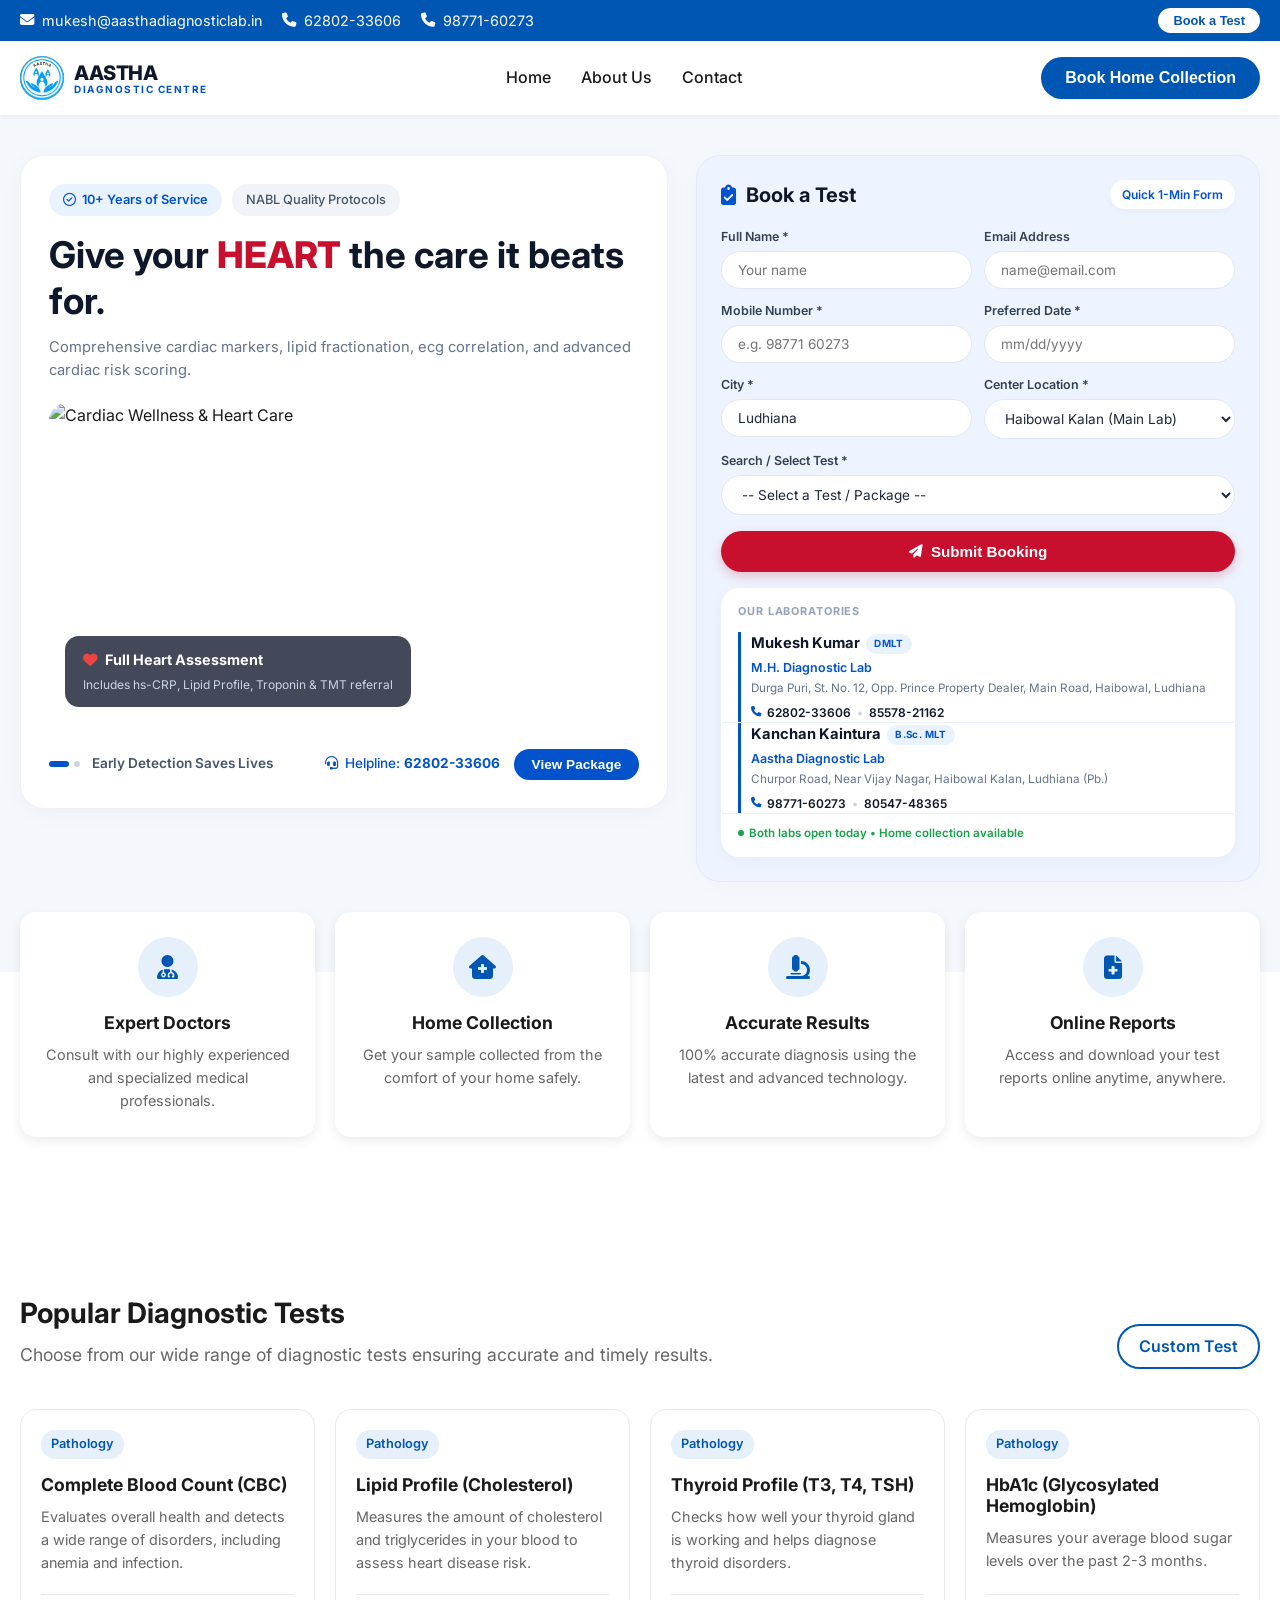
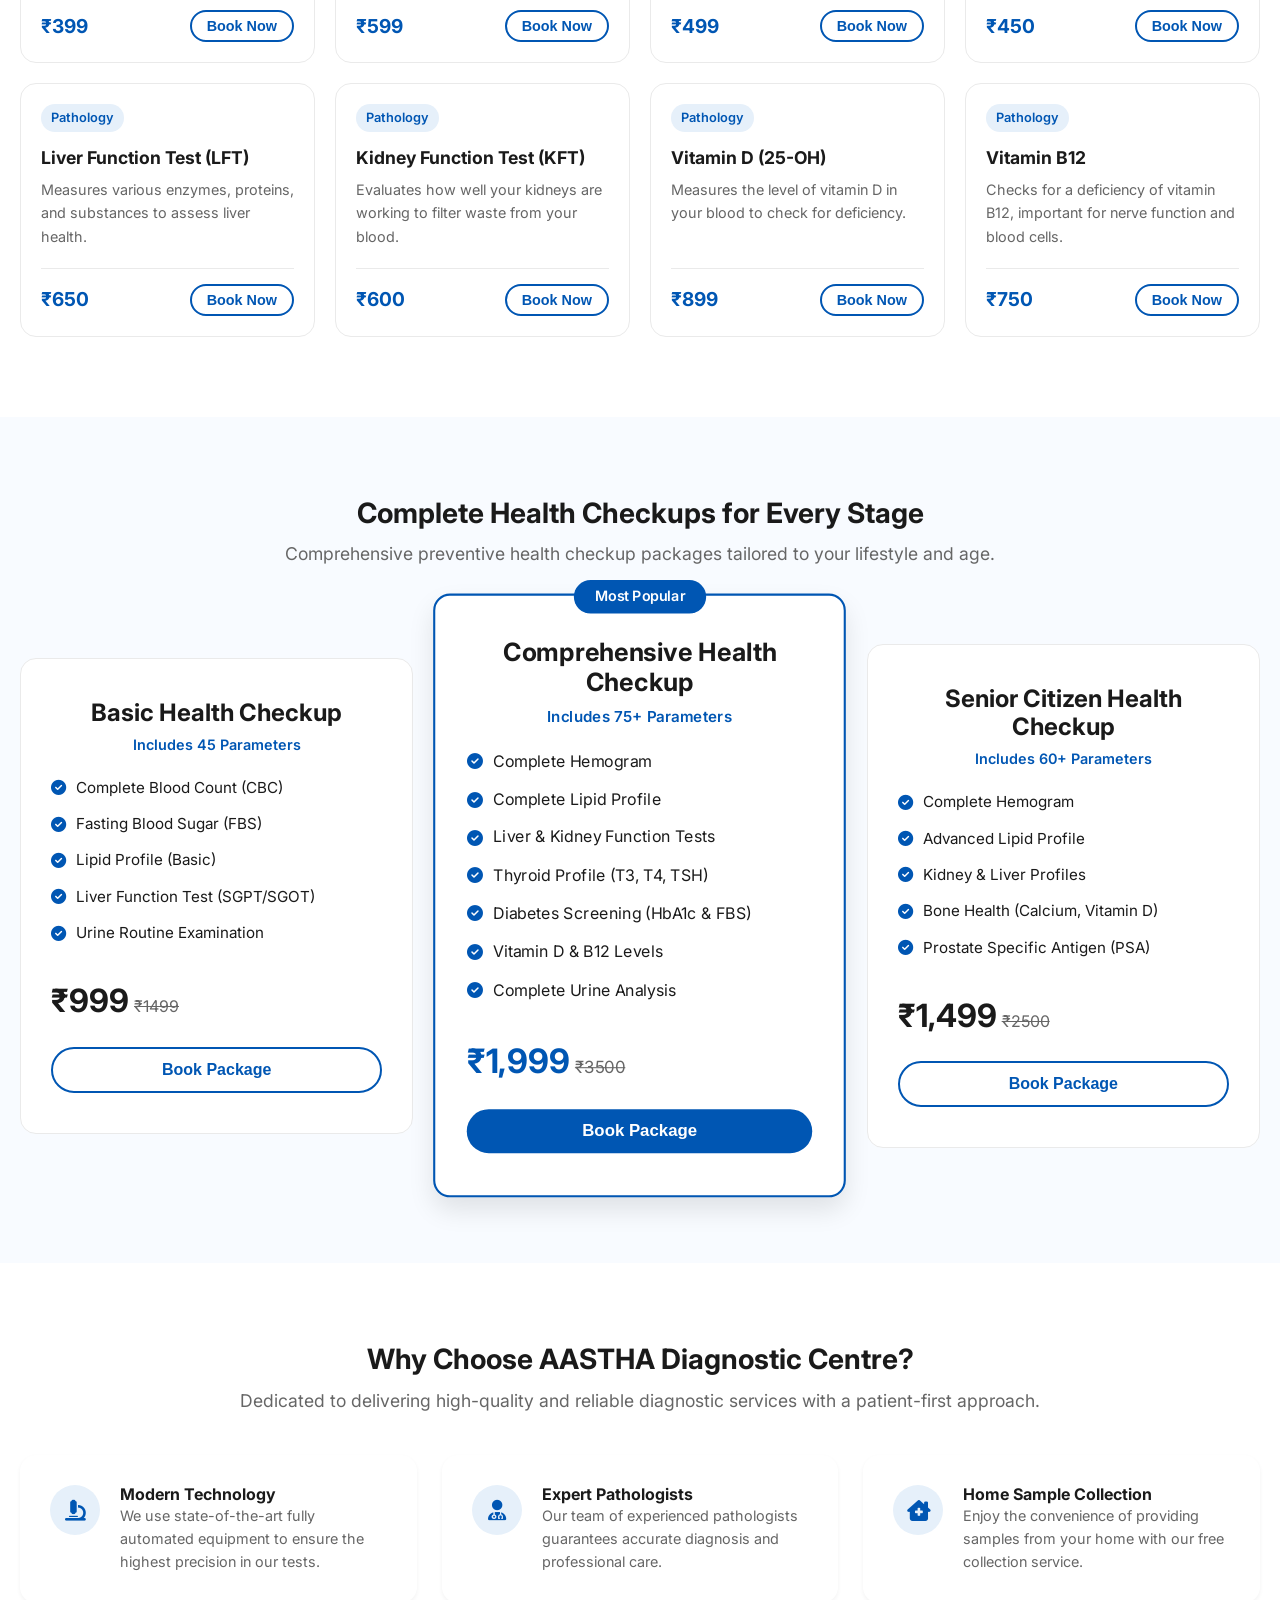
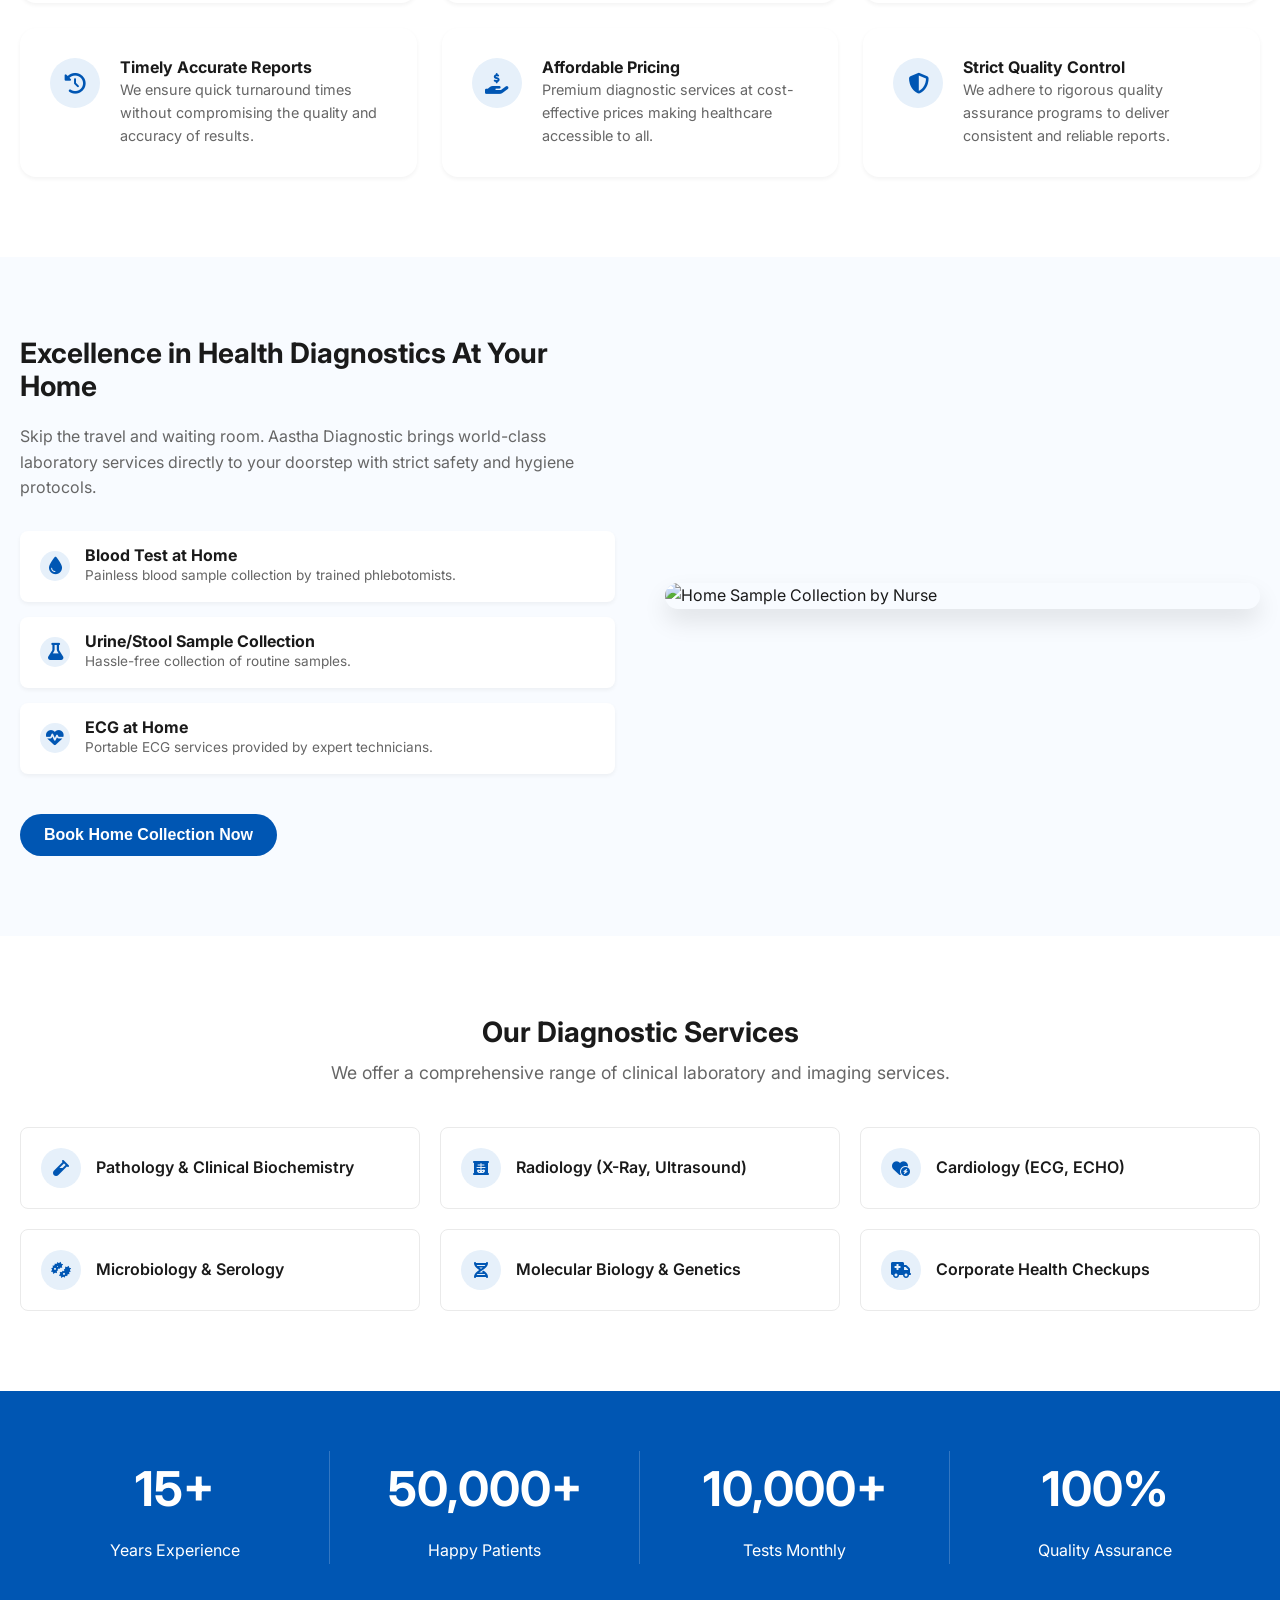
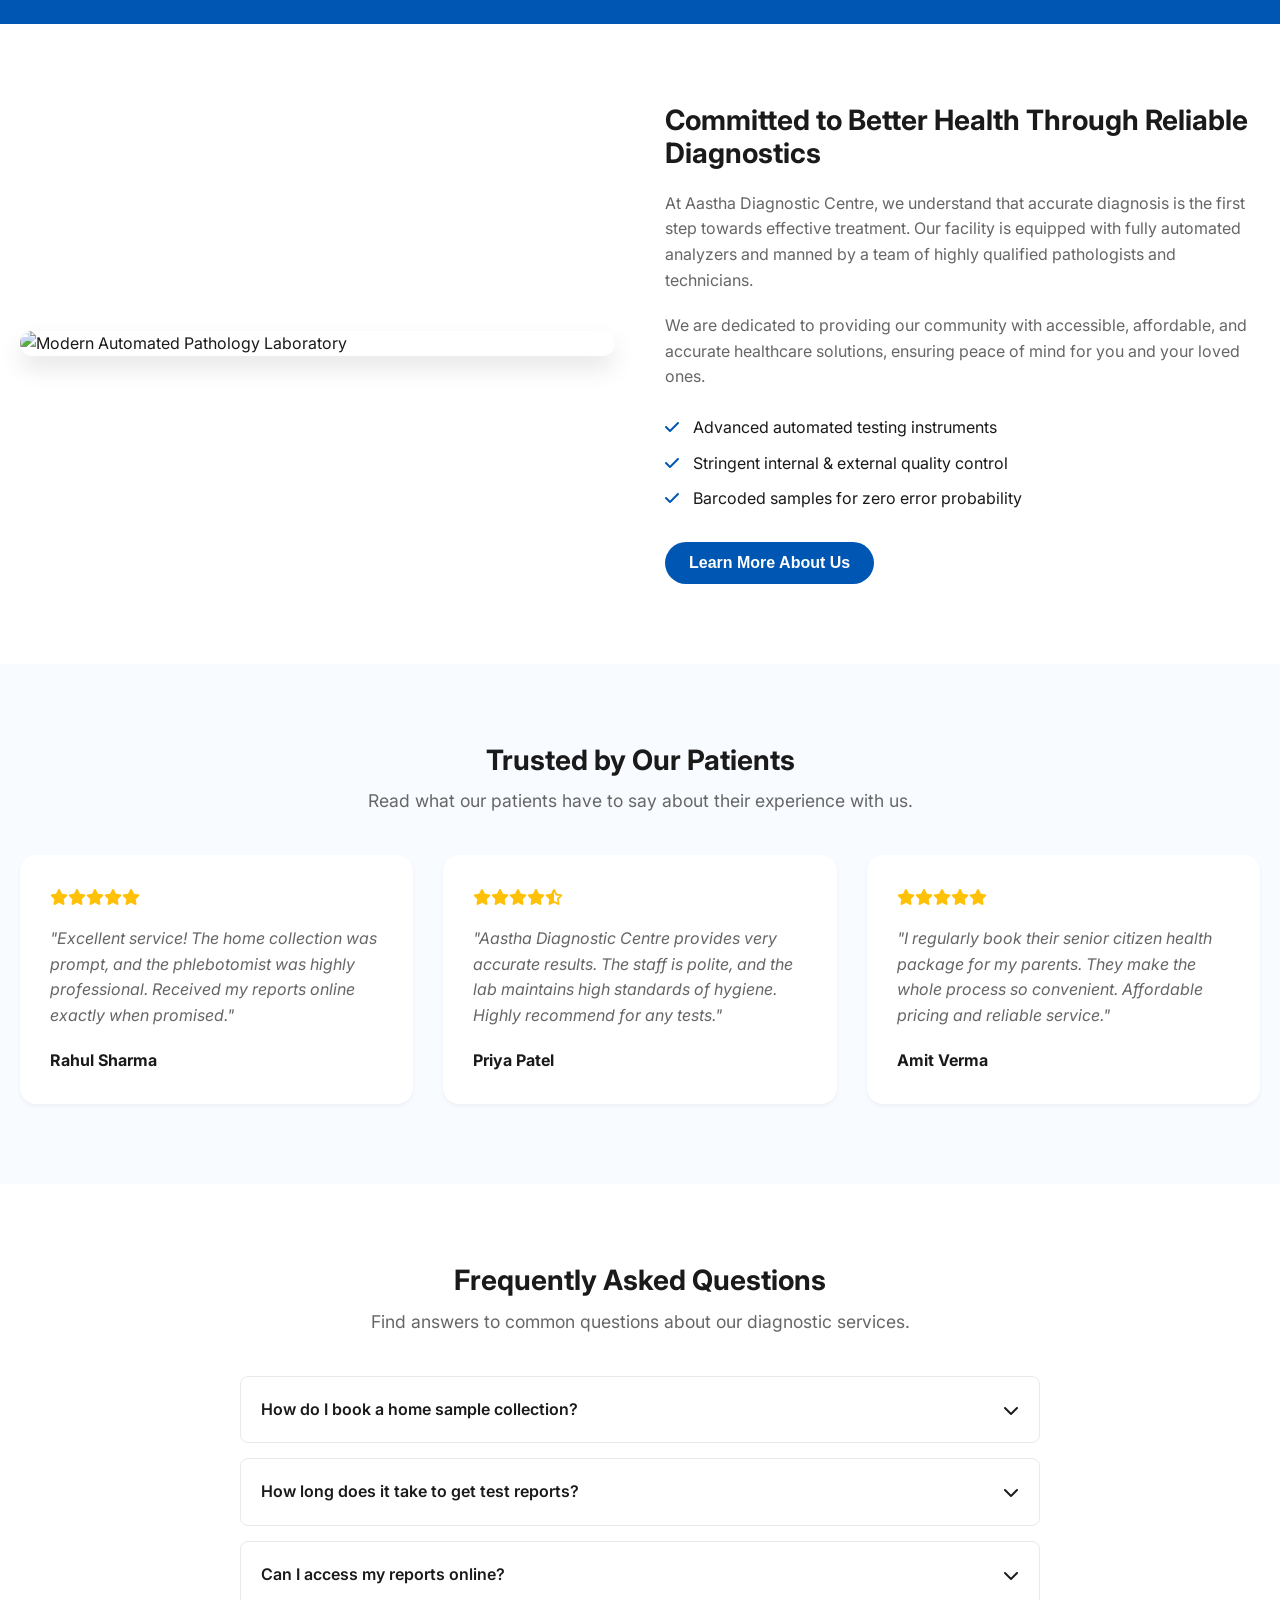
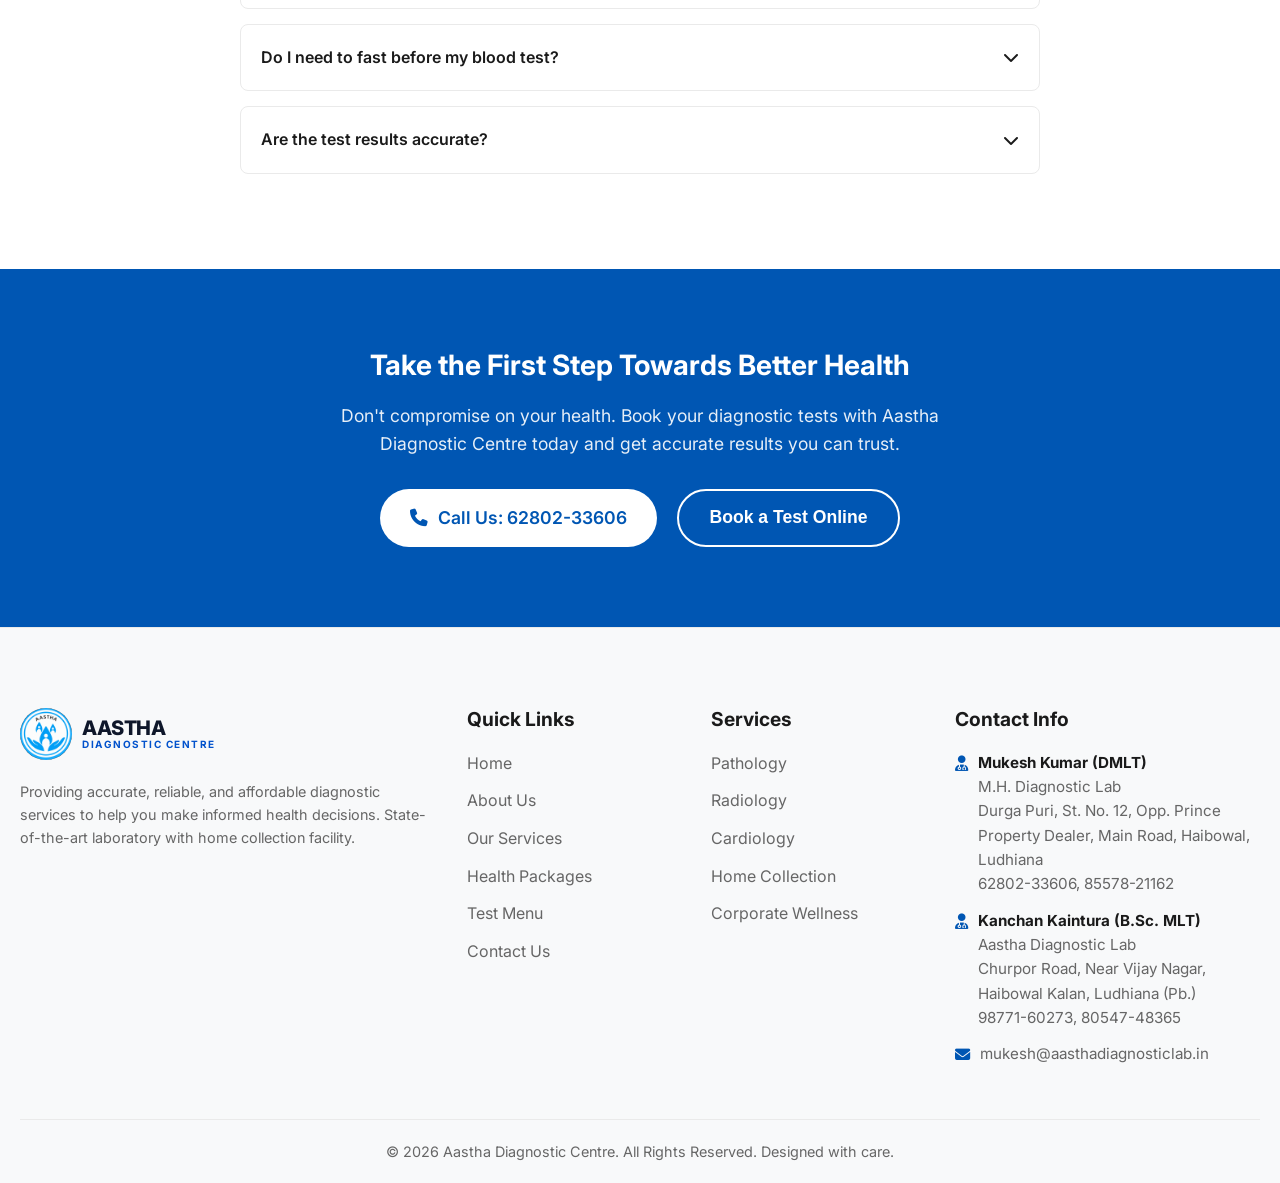
==== commit 532491b2: "Update booking functionality and remove unwanted text elements from hero section" ====
--- a/index.html
+++ b/index.html
@@ -22,7 +22,7 @@
                 <a href="tel:+919877160273"><i class="fa-solid fa-phone"></i> 98771-60273</a>
             </div>
             <div class="top-right">
-                <button class="btn btn-light btn-sm" style="padding: 5px 15px; font-size: 0.8rem;">Book a Test</button>
+                <button class="btn btn-light btn-sm" data-book-test style="padding: 5px 15px; font-size: 0.8rem;">Book a Test</button>
             </div>
         </div>
     </div>
@@ -43,7 +43,7 @@
                 <a href="contact.html">Contact</a>
             </nav>
             <div class="header-action">
-                <button class="btn btn-primary">Book Home Collection</button>
+                <button class="btn btn-primary" data-book-test>Book Home Collection</button>
                 <button class="mobile-menu-toggle" id="mobileMenuToggle" aria-label="Toggle navigation">
                     <i class="fa-solid fa-bars"></i>
                 </button>
@@ -59,10 +59,7 @@
                 <div class="hero-tags-row">
                     <span class="hero-tag-blue"><i class="fa-regular fa-circle-check"></i> 10+ Years of Service</span>
                     <span class="hero-tag-gray">NABL Quality Protocols</span>
-                    <span class="hero-tag-gray">Ludhiana & Punjab</span>
-                </div>
-
-                <div class="hero-package-badge">CARDIAC WELLNESS PACKAGE</div>
+                </div>
 
                 <h1>Give your <span class="highlight-red">HEART</span> the care it beats for.</h1>
                 <p class="hero-desc">Comprehensive cardiac markers, lipid fractionation, ecg correlation, and advanced cardiac risk scoring.</p>
@@ -93,7 +90,7 @@
                             <i class="fa-solid fa-headset"></i>
                             <span>Helpline: <a href="tel:+916280233606" style="color:inherit; text-decoration:none;"><strong>62802-33606</strong></a></span>
                         </div>
-                        <button class="btn-view-package">View Package</button>
+                        <button class="btn-view-package" data-package="Cardiac Wellness Package">View Package</button>
                     </div>
                 </div>
             </div>
@@ -148,11 +145,21 @@
 
                     <div class="form-field-group">
                         <label>Search / Select Test *</label>
-                        <select class="form-input-pill">
+                        <select class="form-input-pill" id="testSelect">
+                            <option value="">-- Select a Test / Package --</option>
                             <option>Cardiac Wellness Package</option>
                             <option>Complete Blood Count (CBC)</option>
                             <option>Full Body Checkup</option>
-                            <option>Lipid Profile</option>
+                            <option>Lipid Profile (Cholesterol)</option>
+                            <option>Thyroid Profile (T3, T4, TSH)</option>
+                            <option>HbA1c (Glycosylated Hemoglobin)</option>
+                            <option>Liver Function Test (LFT)</option>
+                            <option>Kidney Function Test (KFT)</option>
+                            <option>Vitamin D (25-OH)</option>
+                            <option>Vitamin B12</option>
+                            <option>Basic Health Checkup</option>
+                            <option>Comprehensive Health Checkup</option>
+                            <option>Senior Citizen Health Checkup</option>
                         </select>
                     </div>
 
@@ -165,8 +172,9 @@
                 <div class="doctor-info-box">
                     <div class="doctor-box-heading">Our Laboratories</div>
 
-                    <!-- Part 1 -->
-                    <div class="doctor-entry">
+                    <div class="doctor-entries">
+                        <!-- Part 1 (left) -->
+                        <div class="doctor-entry">
                         <div class="doctor-details-content">
                             <div class="doctor-name">Mukesh Kumar <span class="doctor-qual">DMLT</span></div>
                             <div class="doctor-title">M.H. Diagnostic Lab</div>
@@ -255,7 +263,7 @@
                     <p>Evaluates overall health and detects a wide range of disorders, including anemia and infection.</p>
                     <div class="test-card-footer">
                         <div class="test-price">₹399</div>
-                        <button class="btn btn-outline" style="padding: 6px 15px; font-size: 0.9rem;">Book Now</button>
+                        <button class="btn btn-outline" data-test="Complete Blood Count (CBC)" style="padding: 6px 15px; font-size: 0.9rem;">Book Now</button>
                     </div>
                 </div>
                 <!-- Test 2 -->
@@ -267,7 +275,7 @@
                     <p>Measures the amount of cholesterol and triglycerides in your blood to assess heart disease risk.</p>
                     <div class="test-card-footer">
                         <div class="test-price">₹599</div>
-                        <button class="btn btn-outline" style="padding: 6px 15px; font-size: 0.9rem;">Book Now</button>
+                        <button class="btn btn-outline" data-test="Lipid Profile (Cholesterol)" style="padding: 6px 15px; font-size: 0.9rem;">Book Now</button>
                     </div>
                 </div>
                 <!-- Test 3 -->
@@ -279,7 +287,7 @@
                     <p>Checks how well your thyroid gland is working and helps diagnose thyroid disorders.</p>
                     <div class="test-card-footer">
                         <div class="test-price">₹499</div>
-                        <button class="btn btn-outline" style="padding: 6px 15px; font-size: 0.9rem;">Book Now</button>
+                        <button class="btn btn-outline" data-test="Thyroid Profile (T3, T4, TSH)" style="padding: 6px 15px; font-size: 0.9rem;">Book Now</button>
                     </div>
                 </div>
                 <!-- Test 4 -->
@@ -291,7 +299,7 @@
                     <p>Measures your average blood sugar levels over the past 2-3 months.</p>
                     <div class="test-card-footer">
                         <div class="test-price">₹450</div>
-                        <button class="btn btn-outline" style="padding: 6px 15px; font-size: 0.9rem;">Book Now</button>
+                        <button class="btn btn-outline" data-test="HbA1c (Glycosylated Hemoglobin)" style="padding: 6px 15px; font-size: 0.9rem;">Book Now</button>
                     </div>
                 </div>
                 <!-- Test 5 -->
@@ -303,7 +311,7 @@
                     <p>Measures various enzymes, proteins, and substances to assess liver health.</p>
                     <div class="test-card-footer">
                         <div class="test-price">₹650</div>
-                        <button class="btn btn-outline" style="padding: 6px 15px; font-size: 0.9rem;">Book Now</button>
+                        <button class="btn btn-outline" data-test="Liver Function Test (LFT)" style="padding: 6px 15px; font-size: 0.9rem;">Book Now</button>
                     </div>
                 </div>
                 <!-- Test 6 -->
@@ -315,7 +323,7 @@
                     <p>Evaluates how well your kidneys are working to filter waste from your blood.</p>
                     <div class="test-card-footer">
                         <div class="test-price">₹600</div>
-                        <button class="btn btn-outline" style="padding: 6px 15px; font-size: 0.9rem;">Book Now</button>
+                        <button class="btn btn-outline" data-test="Kidney Function Test (KFT)" style="padding: 6px 15px; font-size: 0.9rem;">Book Now</button>
                     </div>
                 </div>
                 <!-- Test 7 -->
@@ -327,7 +335,7 @@
                     <p>Measures the level of vitamin D in your blood to check for deficiency.</p>
                     <div class="test-card-footer">
                         <div class="test-price">₹899</div>
-                        <button class="btn btn-outline" style="padding: 6px 15px; font-size: 0.9rem;">Book Now</button>
+                        <button class="btn btn-outline" data-test="Vitamin D (25-OH)" style="padding: 6px 15px; font-size: 0.9rem;">Book Now</button>
                     </div>
                 </div>
                 <!-- Test 8 -->
@@ -339,7 +347,7 @@
                     <p>Checks for a deficiency of vitamin B12, important for nerve function and blood cells.</p>
                     <div class="test-card-footer">
                         <div class="test-price">₹750</div>
-                        <button class="btn btn-outline" style="padding: 6px 15px; font-size: 0.9rem;">Book Now</button>
+                        <button class="btn btn-outline" data-test="Vitamin B12" style="padding: 6px 15px; font-size: 0.9rem;">Book Now</button>
                     </div>
                 </div>
             </div>
@@ -365,7 +373,7 @@
                         <li><i class="fa-solid fa-check-circle"></i> Urine Routine Examination</li>
                     </ul>
                     <div class="package-price">₹999 <span>₹1499</span></div>
-                    <button class="btn btn-outline" style="width:100%">Book Package</button>
+                    <button class="btn btn-outline" data-package="Basic Health Checkup" style="width:100%">Book Package</button>
                 </div>
 
                 <!-- Package 2 (Highlighted) -->
@@ -383,7 +391,7 @@
                         <li><i class="fa-solid fa-check-circle"></i> Complete Urine Analysis</li>
                     </ul>
                     <div class="package-price" style="color:var(--primary-blue);">₹1,999 <span>₹3500</span></div>
-                    <button class="btn btn-primary" style="width:100%">Book Package</button>
+                    <button class="btn btn-primary" data-package="Comprehensive Health Checkup" style="width:100%">Book Package</button>
                 </div>
 
                 <!-- Package 3 -->
@@ -398,7 +406,7 @@
                         <li><i class="fa-solid fa-check-circle"></i> Prostate Specific Antigen (PSA)</li>
                     </ul>
                     <div class="package-price">₹1,499 <span>₹2500</span></div>
-                    <button class="btn btn-outline" style="width:100%">Book Package</button>
+                    <button class="btn btn-outline" data-package="Senior Citizen Health Checkup" style="width:100%">Book Package</button>
                 </div>
             </div>
         </div>
@@ -491,7 +499,7 @@
                         </li>
                     </ul>
                     
-                    <button class="btn btn-primary" style="margin-top:10px;">Book Home Collection Now</button>
+                    <button class="btn btn-primary" data-book-test style="margin-top:10px;">Book Home Collection Now</button>
                 </div>
                 <div class="split-image">
                     <img src="https://images.unsplash.com/photo-1584515979956-d9f6e5d09982?auto=format&fit=crop&w=800&q=80" alt="Home Sample Collection by Nurse">
@@ -659,7 +667,7 @@
             <p style="font-size:1.1rem; max-width:600px; margin:0 auto; opacity:0.9;">Don't compromise on your health. Book your diagnostic tests with Aastha Diagnostic Centre today and get accurate results you can trust.</p>
             <div class="cta-buttons">
                 <a href="tel:+916280233606" class="btn btn-light" style="font-size:1.1rem; padding:15px 30px;"><i class="fa-solid fa-phone" style="margin-right:10px;"></i> Call Us: 62802-33606</a>
-                <button class="btn btn-outline" style="border-color:white; color:white; font-size:1.1rem; padding:15px 30px;">Book a Test Online</button>
+                <button class="btn btn-outline" data-book-test style="border-color:white; color:white; font-size:1.1rem; padding:15px 30px;">Book a Test Online</button>
             </div>
         </div>
     </section>
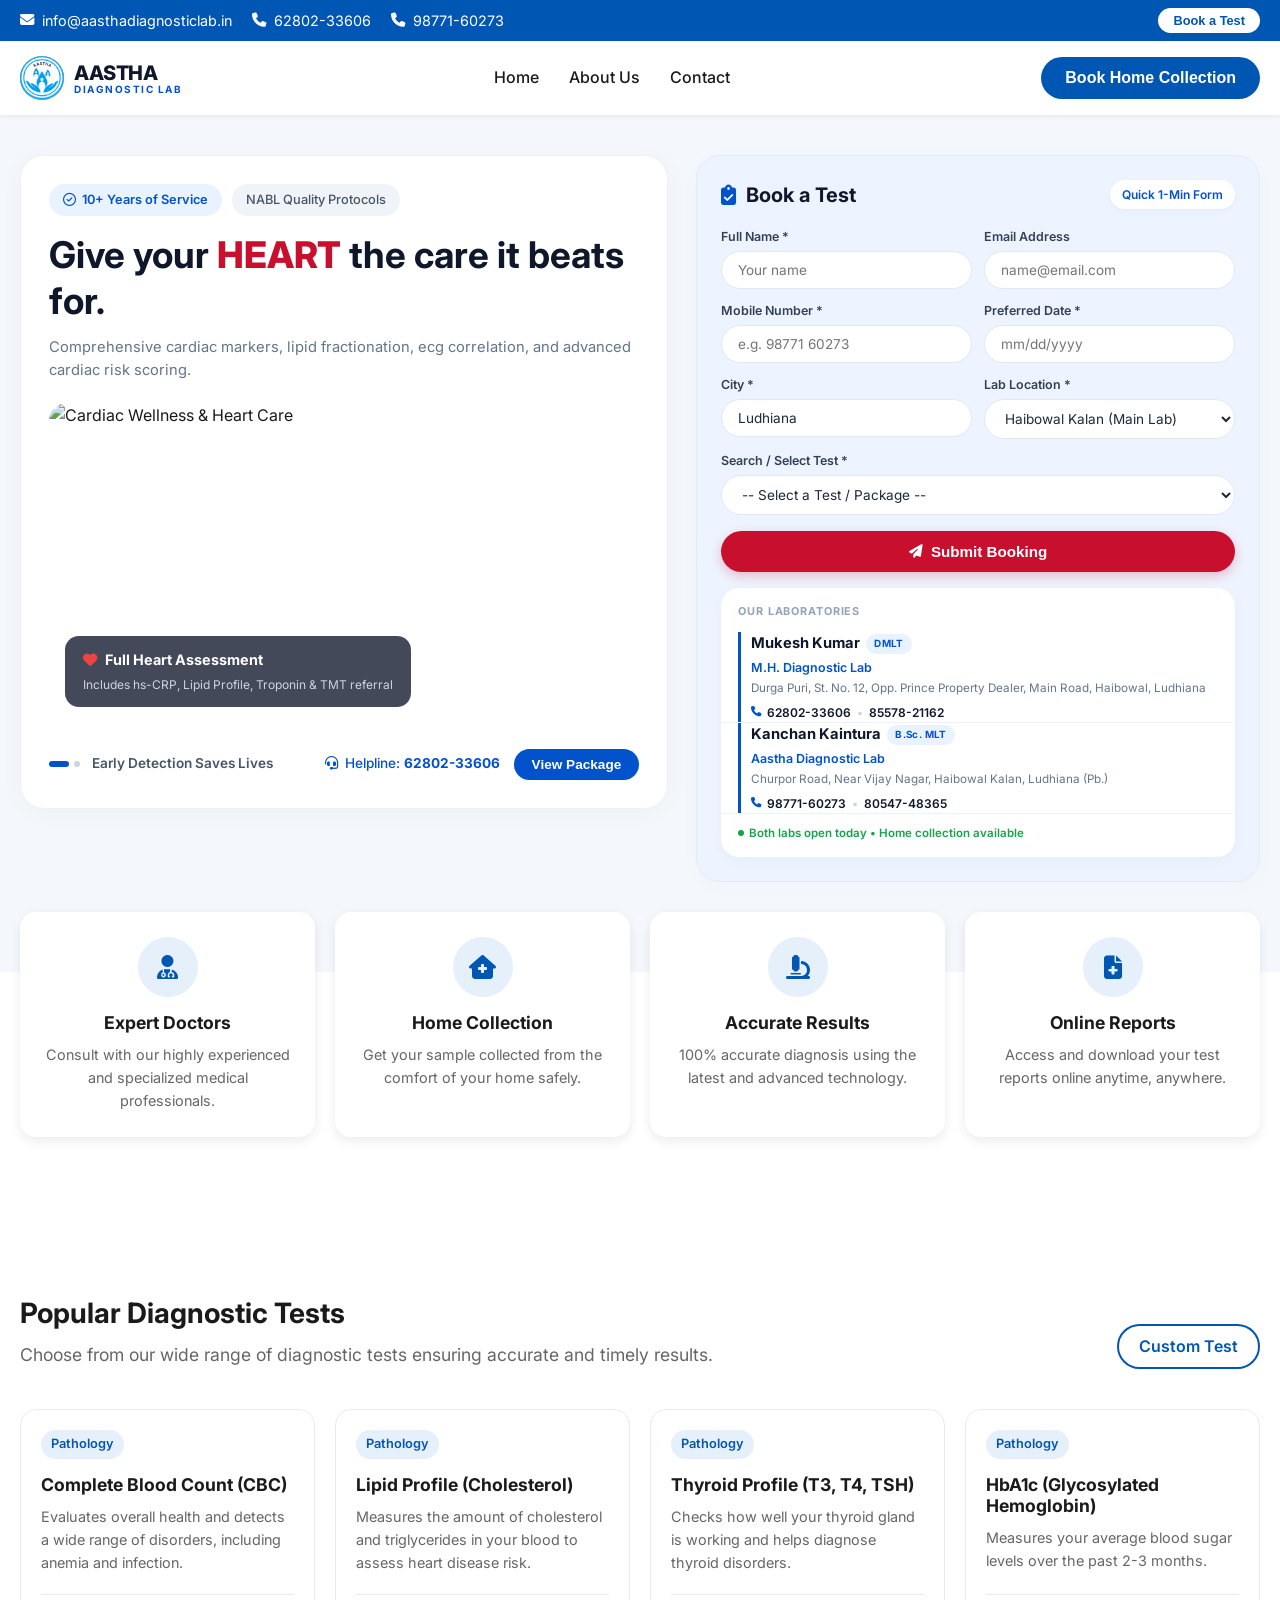
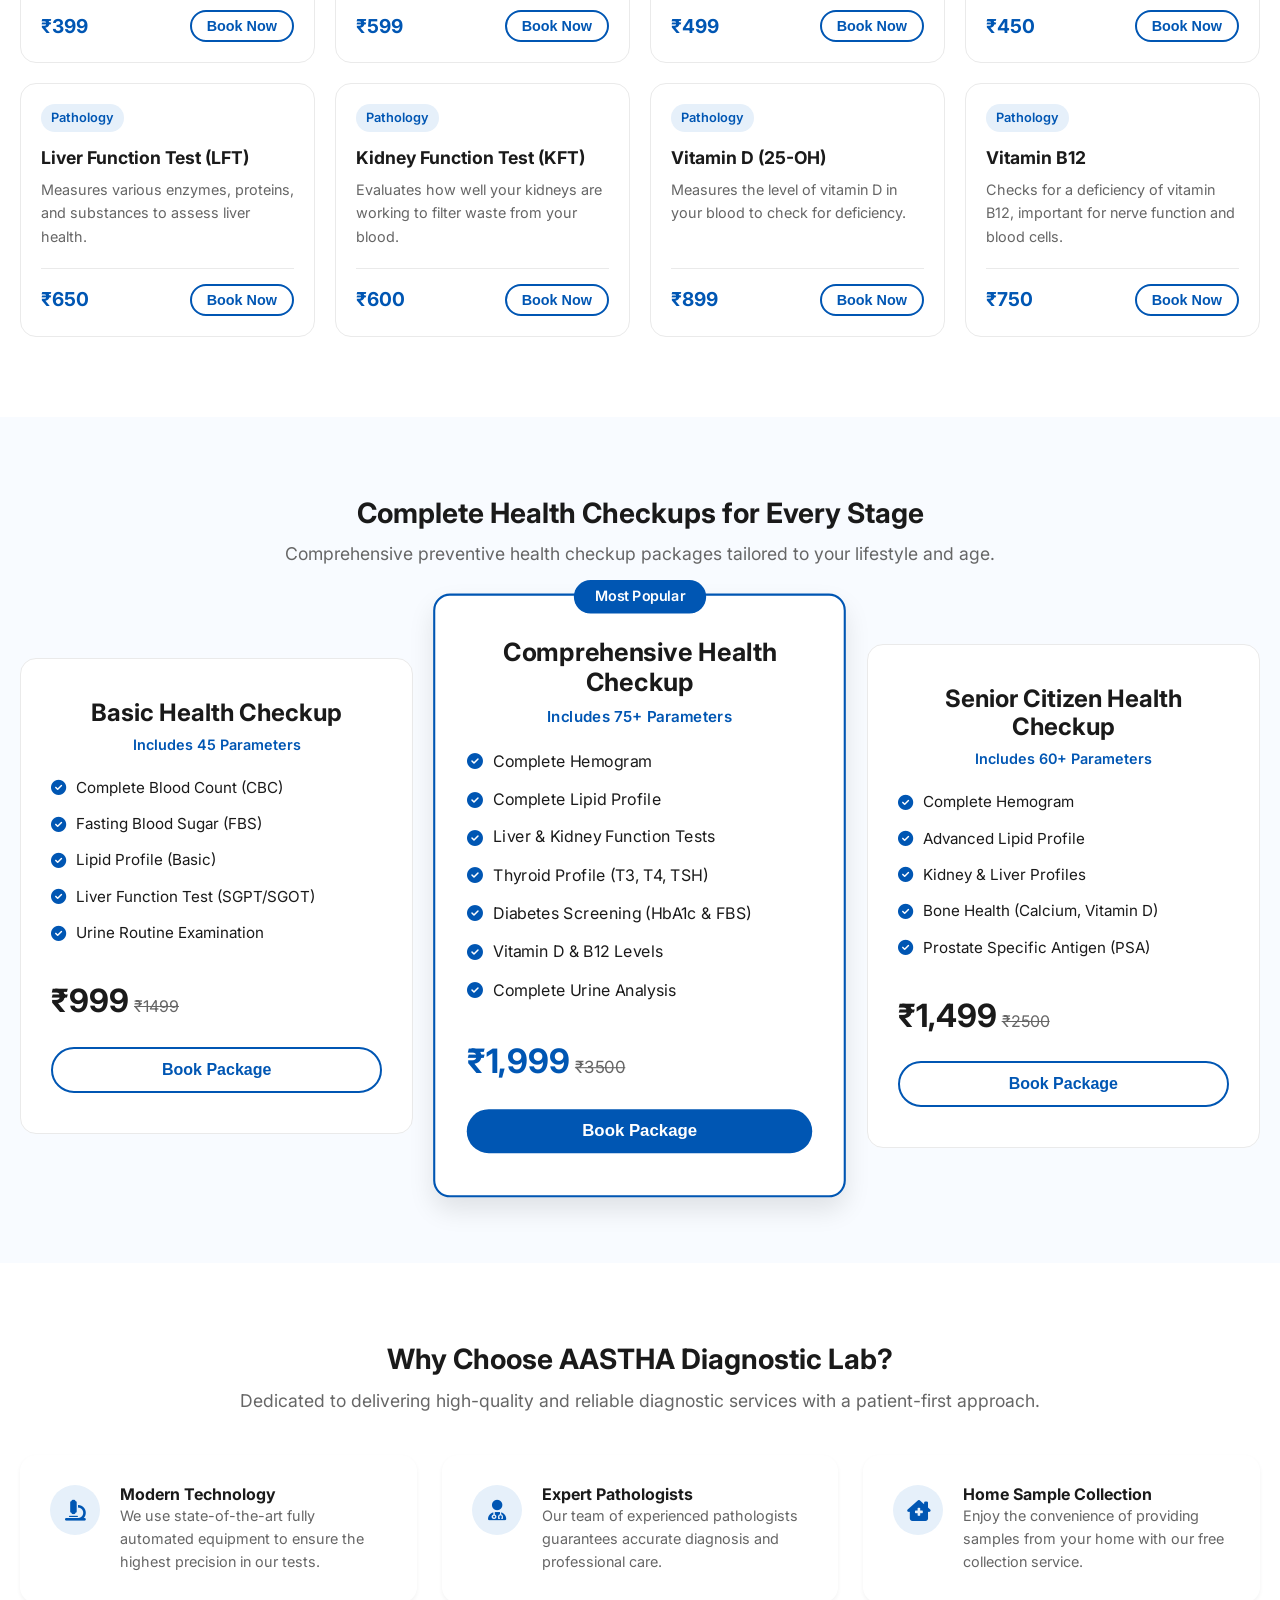
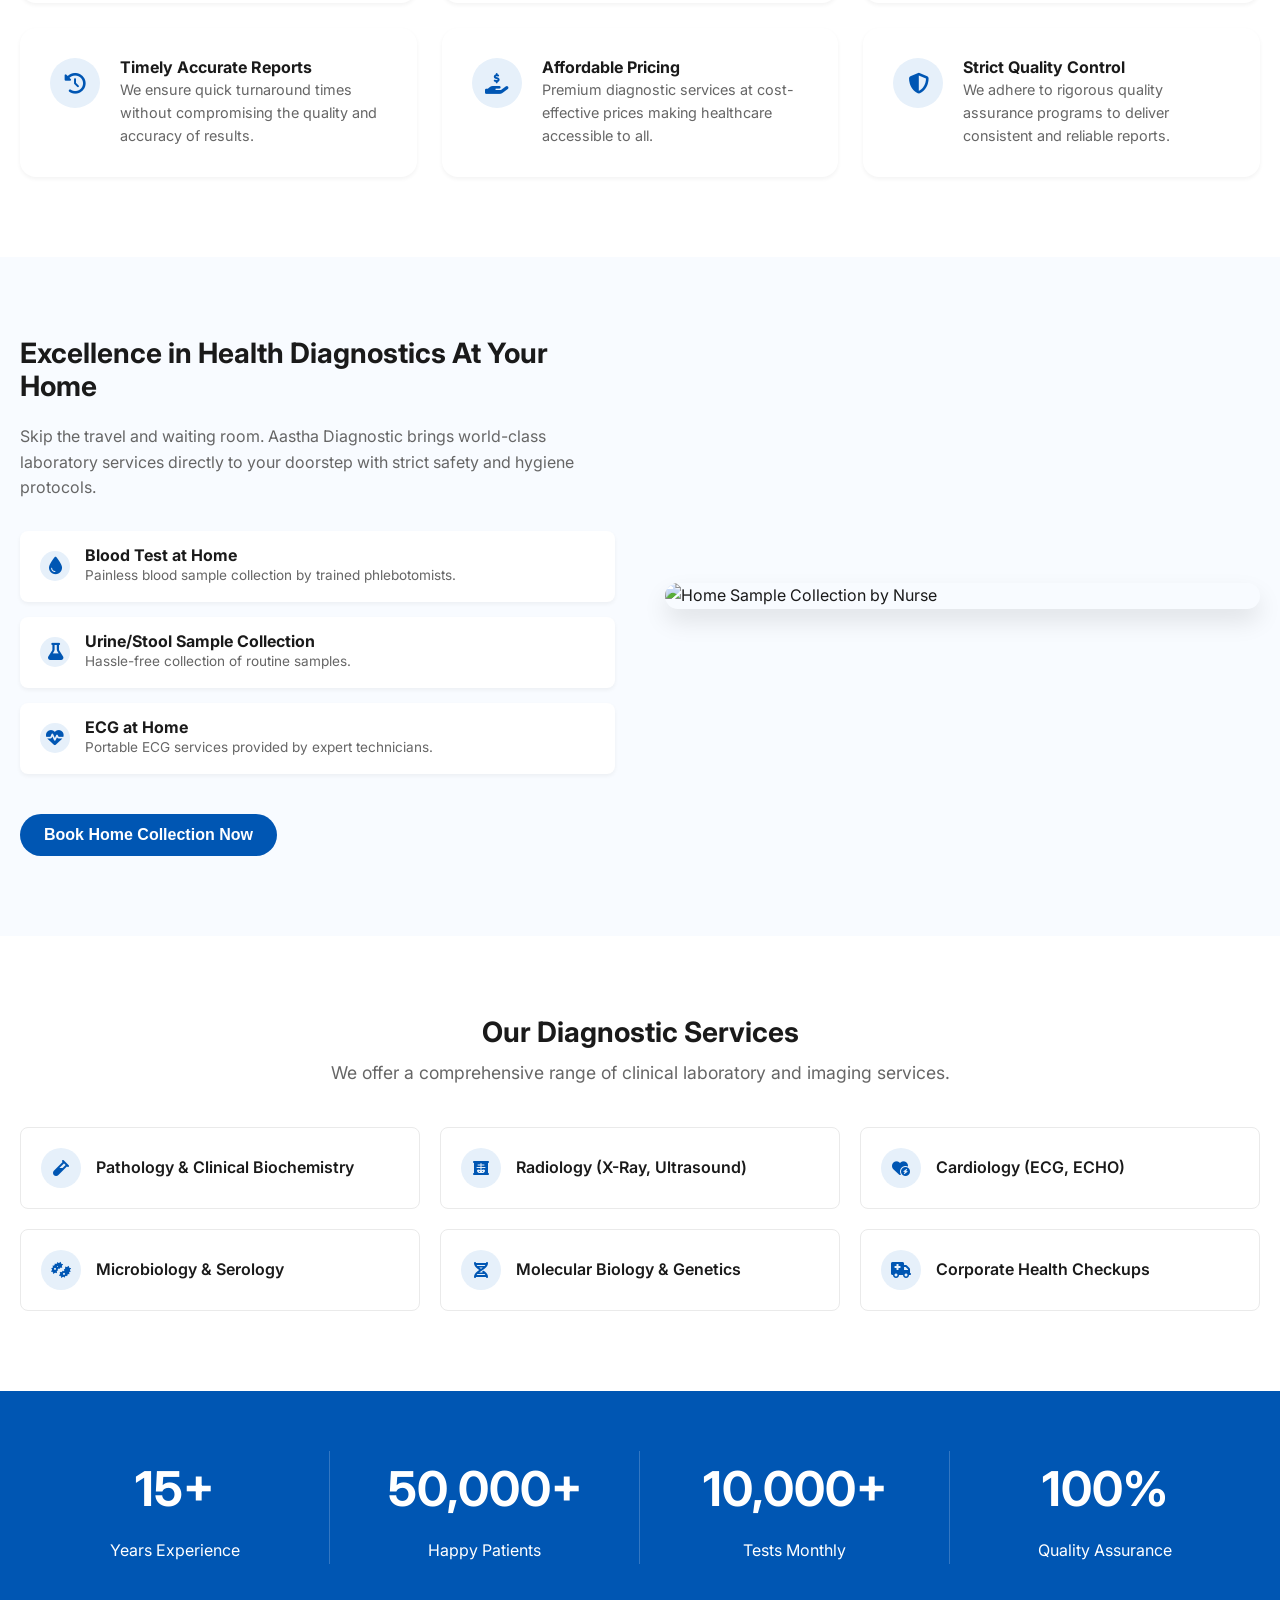
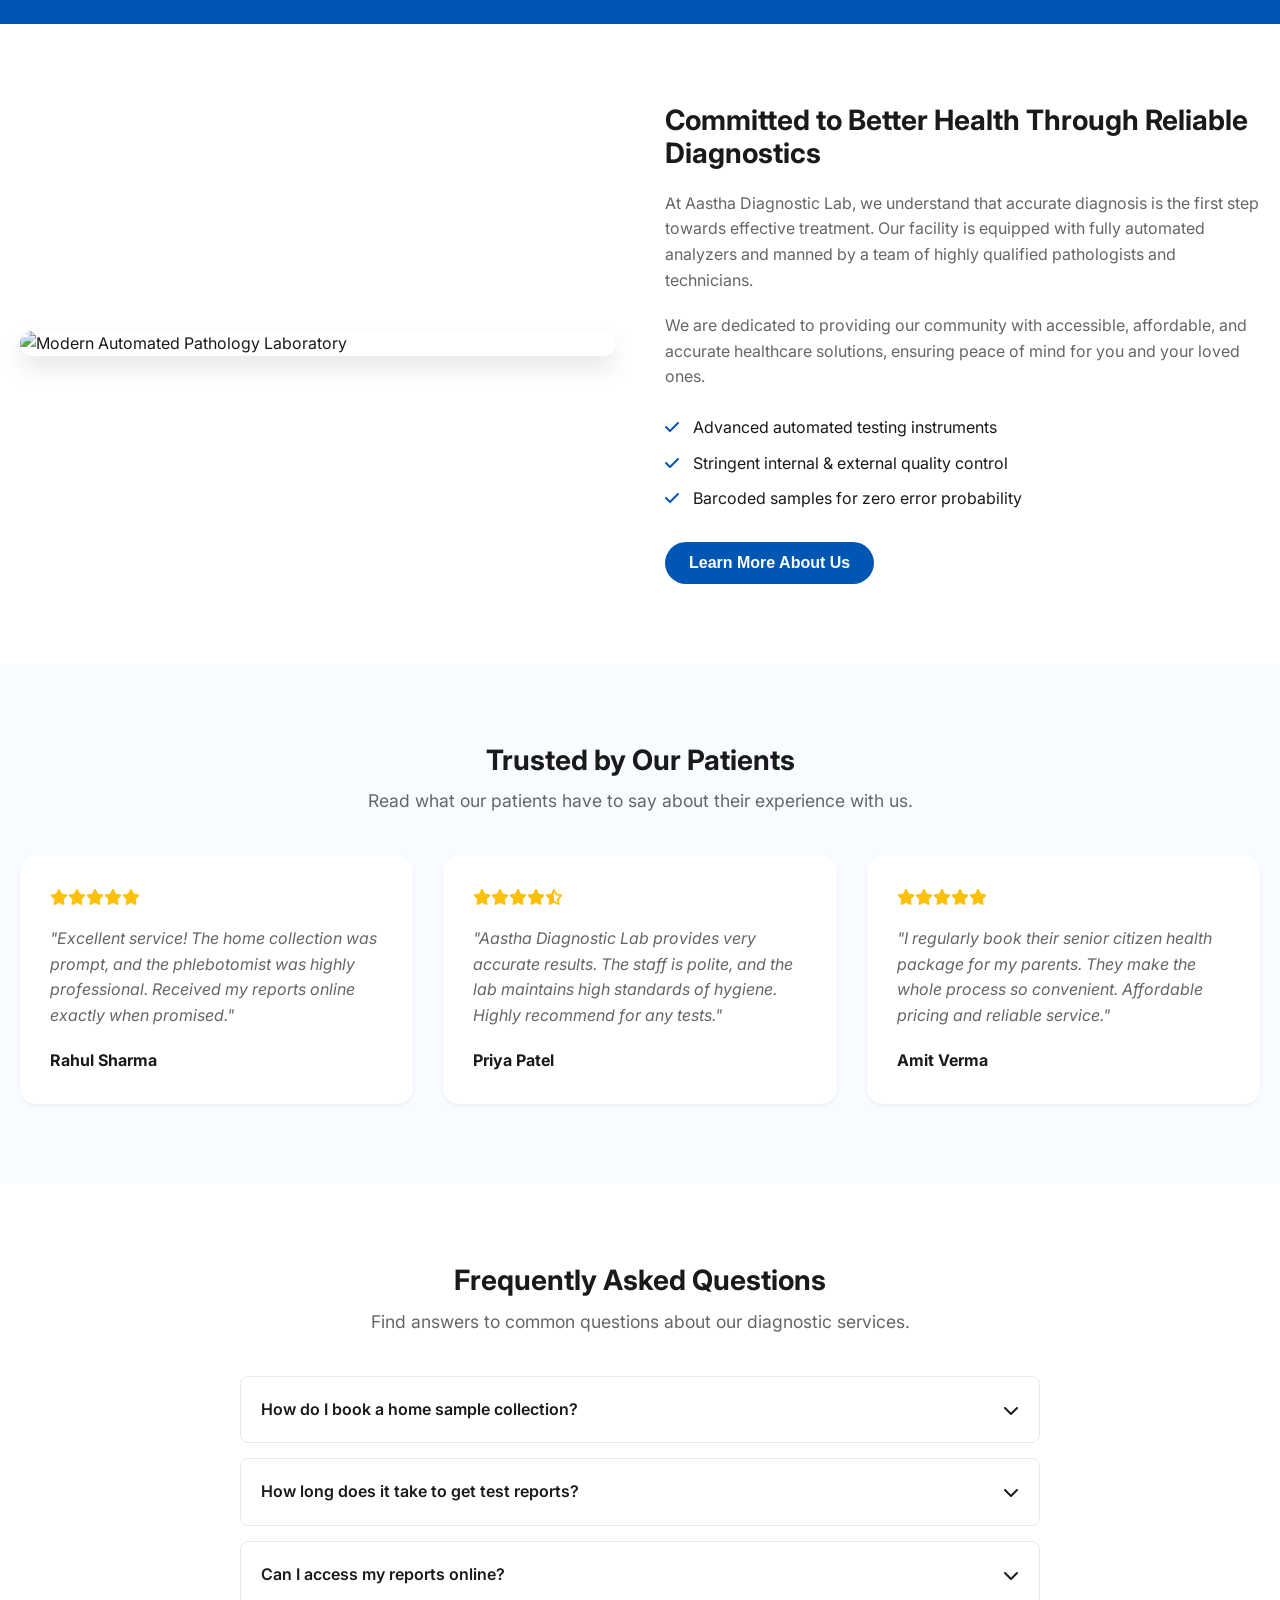
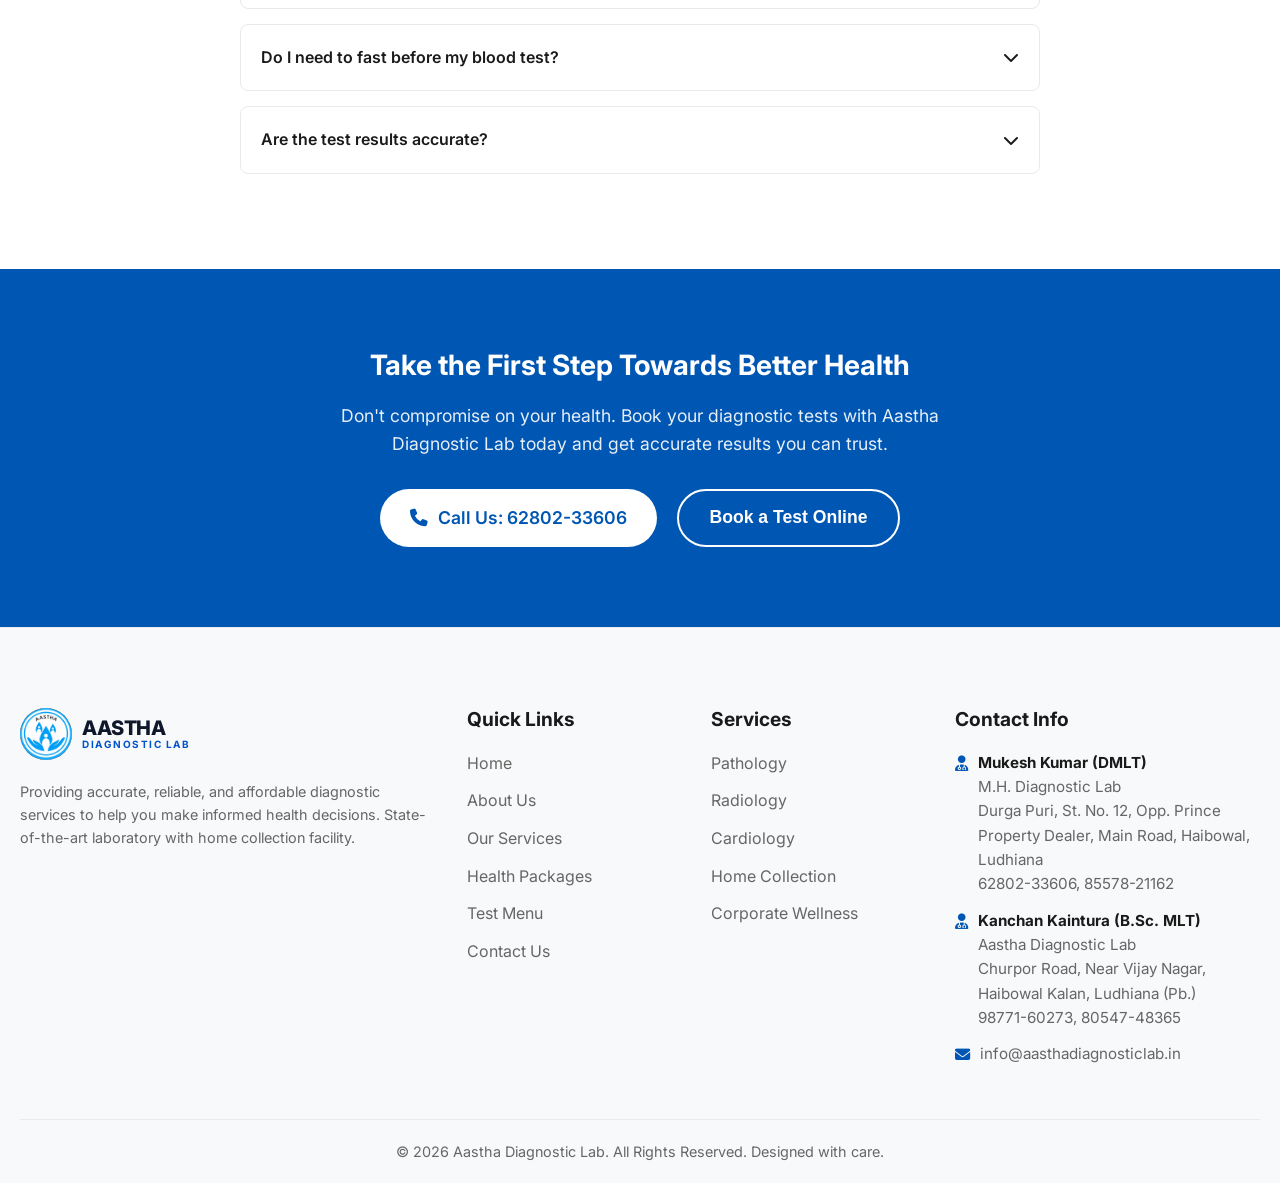
==== commit 0b80faab: "Update official email to info@aasthadiagnosticlab.in and change Diagnostic Centre to Diagnostic Lab" ====
--- a/index.html
+++ b/index.html
@@ -3,7 +3,7 @@
 <head>
     <meta charset="UTF-8">
     <meta name="viewport" content="width=device-width, initial-scale=1.0">
-    <title>Aastha Diagnostic Centre | Best Pathology Lab</title>
+    <title>Aastha Diagnostic Lab | Best Pathology Lab</title>
     <!-- Google Fonts -->
     <link href="https://fonts.googleapis.com/css2?family=Inter:wght@300;400;500;600;700&display=swap" rel="stylesheet">
     <!-- FontAwesome for Icons -->
@@ -17,7 +17,7 @@
     <div class="top-bar">
         <div class="container">
             <div class="top-contact">
-                <a href="mailto:mukesh@aasthadiagnosticlab.in"><i class="fa-solid fa-envelope"></i> mukesh@aasthadiagnosticlab.in</a>
+                <a href="mailto:info@aasthadiagnosticlab.in"><i class="fa-solid fa-envelope"></i> info@aasthadiagnosticlab.in</a>
                 <a href="tel:+916280233606"><i class="fa-solid fa-phone"></i> 62802-33606</a>
                 <a href="tel:+919877160273"><i class="fa-solid fa-phone"></i> 98771-60273</a>
             </div>
@@ -31,10 +31,10 @@
     <header class="header">
         <div class="container">
             <div class="logo">
-                <img src="assets/logo.jpg" alt="Aastha Diagnostic Centre Logo" class="logo-mark">
+                <img src="assets/logo.jpg" alt="Aastha Diagnostic Lab Logo" class="logo-mark">
                 <span class="logo-wordmark">
                     <span class="logo-name">AASTHA</span>
-                    <span class="logo-tagline">DIAGNOSTIC CENTRE</span>
+                    <span class="logo-tagline">DIAGNOSTIC LAB</span>
                 </span>
             </div>
             <nav class="nav-links" id="navLinks">
@@ -134,7 +134,7 @@
                             <input type="text" class="form-input-pill" value="Ludhiana">
                         </div>
                         <div class="form-field-group">
-                            <label>Center Location *</label>
+                            <label>Lab Location *</label>
                             <select class="form-input-pill">
                                 <option>Haibowal Kalan (Main Lab)</option>
                                 <option>Civil Lines Branch</option>
@@ -416,7 +416,7 @@
     <section class="section">
         <div class="container">
             <div class="text-center">
-                <h2 class="section-title">Why Choose AASTHA Diagnostic Centre?</h2>
+                <h2 class="section-title">Why Choose AASTHA Diagnostic Lab?</h2>
                 <p class="section-subtitle">Dedicated to delivering high-quality and reliable diagnostic services with a patient-first approach.</p>
             </div>
 
@@ -578,7 +578,7 @@
                 </div>
                 <div class="split-content">
                     <h2 class="section-title">Committed to Better Health Through Reliable Diagnostics</h2>
-                    <p style="color:var(--text-muted); margin-bottom:20px;">At Aastha Diagnostic Centre, we understand that accurate diagnosis is the first step towards effective treatment. Our facility is equipped with fully automated analyzers and manned by a team of highly qualified pathologists and technicians.</p>
+                    <p style="color:var(--text-muted); margin-bottom:20px;">At Aastha Diagnostic Lab, we understand that accurate diagnosis is the first step towards effective treatment. Our facility is equipped with fully automated analyzers and manned by a team of highly qualified pathologists and technicians.</p>
                     <p style="color:var(--text-muted); margin-bottom:25px;">We are dedicated to providing our community with accessible, affordable, and accurate healthcare solutions, ensuring peace of mind for you and your loved ones.</p>
                     
                     <ul style="margin-bottom:30px;">
@@ -613,7 +613,7 @@
                     <div class="stars">
                         <i class="fa-solid fa-star"></i><i class="fa-solid fa-star"></i><i class="fa-solid fa-star"></i><i class="fa-solid fa-star"></i><i class="fa-solid fa-star-half-stroke"></i>
                     </div>
-                    <p class="testimonial-text">"Aastha Diagnostic Centre provides very accurate results. The staff is polite, and the lab maintains high standards of hygiene. Highly recommend for any tests."</p>
+                    <p class="testimonial-text">"Aastha Diagnostic Lab provides very accurate results. The staff is polite, and the lab maintains high standards of hygiene. Highly recommend for any tests."</p>
                     <p class="testimonial-author">Priya Patel</p>
                 </div>
                 <div class="testimonial-card">
@@ -664,7 +664,7 @@
     <section class="cta-section">
         <div class="container">
             <h2>Take the First Step Towards Better Health</h2>
-            <p style="font-size:1.1rem; max-width:600px; margin:0 auto; opacity:0.9;">Don't compromise on your health. Book your diagnostic tests with Aastha Diagnostic Centre today and get accurate results you can trust.</p>
+            <p style="font-size:1.1rem; max-width:600px; margin:0 auto; opacity:0.9;">Don't compromise on your health. Book your diagnostic tests with Aastha Diagnostic Lab today and get accurate results you can trust.</p>
             <div class="cta-buttons">
                 <a href="tel:+916280233606" class="btn btn-light" style="font-size:1.1rem; padding:15px 30px;"><i class="fa-solid fa-phone" style="margin-right:10px;"></i> Call Us: 62802-33606</a>
                 <button class="btn btn-outline" data-book-test style="border-color:white; color:white; font-size:1.1rem; padding:15px 30px;">Book a Test Online</button>
@@ -678,10 +678,10 @@
             <div class="footer-grid">
                 <div>
                     <div class="logo footer-logo">
-                        <img src="assets/logo.jpg" alt="Aastha Diagnostic Centre Logo" class="logo-mark">
+                        <img src="assets/logo.jpg" alt="Aastha Diagnostic Lab Logo" class="logo-mark">
                         <span class="logo-wordmark">
                             <span class="logo-name">AASTHA</span>
-                            <span class="logo-tagline">DIAGNOSTIC CENTRE</span>
+                            <span class="logo-tagline">DIAGNOSTIC LAB</span>
                         </span>
                     </div>
                     <p style="color:var(--text-muted); font-size:0.9rem; margin-bottom:20px;">Providing accurate, reliable, and affordable diagnostic services to help you make informed health decisions. State-of-the-art laboratory with home collection facility.</p>
@@ -715,13 +715,13 @@
                     <ul style="color:var(--text-muted); font-size:0.95rem;">
                         <li style="display:flex; gap:10px;"><i class="fa-solid fa-user-doctor" style="color:var(--primary-blue); margin-top:5px;"></i> <span><strong style="color:#1a1a1a;">Mukesh Kumar (DMLT)</strong><br>M.H. Diagnostic Lab<br>Durga Puri, St. No. 12, Opp. Prince Property Dealer, Main Road, Haibowal, Ludhiana<br><a href="tel:+916280233606" style="display:inline;">62802-33606</a>, <a href="tel:+918557821162" style="display:inline;">85578-21162</a></span></li>
                         <li style="display:flex; gap:10px;"><i class="fa-solid fa-user-doctor" style="color:var(--primary-blue); margin-top:5px;"></i> <span><strong style="color:#1a1a1a;">Kanchan Kaintura (B.Sc. MLT)</strong><br>Aastha Diagnostic Lab<br>Churpor Road, Near Vijay Nagar, Haibowal Kalan, Ludhiana (Pb.)<br><a href="tel:+919877160273" style="display:inline;">98771-60273</a>, <a href="tel:+918054748365" style="display:inline;">80547-48365</a></span></li>
-                        <li style="display:flex; gap:10px;"><i class="fa-solid fa-envelope" style="color:var(--primary-blue); margin-top:5px;"></i> <a href="mailto:mukesh@aasthadiagnosticlab.in" style="display:inline;">mukesh@aasthadiagnosticlab.in</a></li>
+                        <li style="display:flex; gap:10px;"><i class="fa-solid fa-envelope" style="color:var(--primary-blue); margin-top:5px;"></i> <a href="mailto:info@aasthadiagnosticlab.in" style="display:inline;">info@aasthadiagnosticlab.in</a></li>
                     </ul>
                 </div>
             </div>
             
             <div class="footer-bottom">
-                <p>&copy; 2026 Aastha Diagnostic Centre. All Rights Reserved. Designed with care.</p>
+                <p>&copy; 2026 Aastha Diagnostic Lab. All Rights Reserved. Designed with care.</p>
             </div>
         </div>
     </footer>
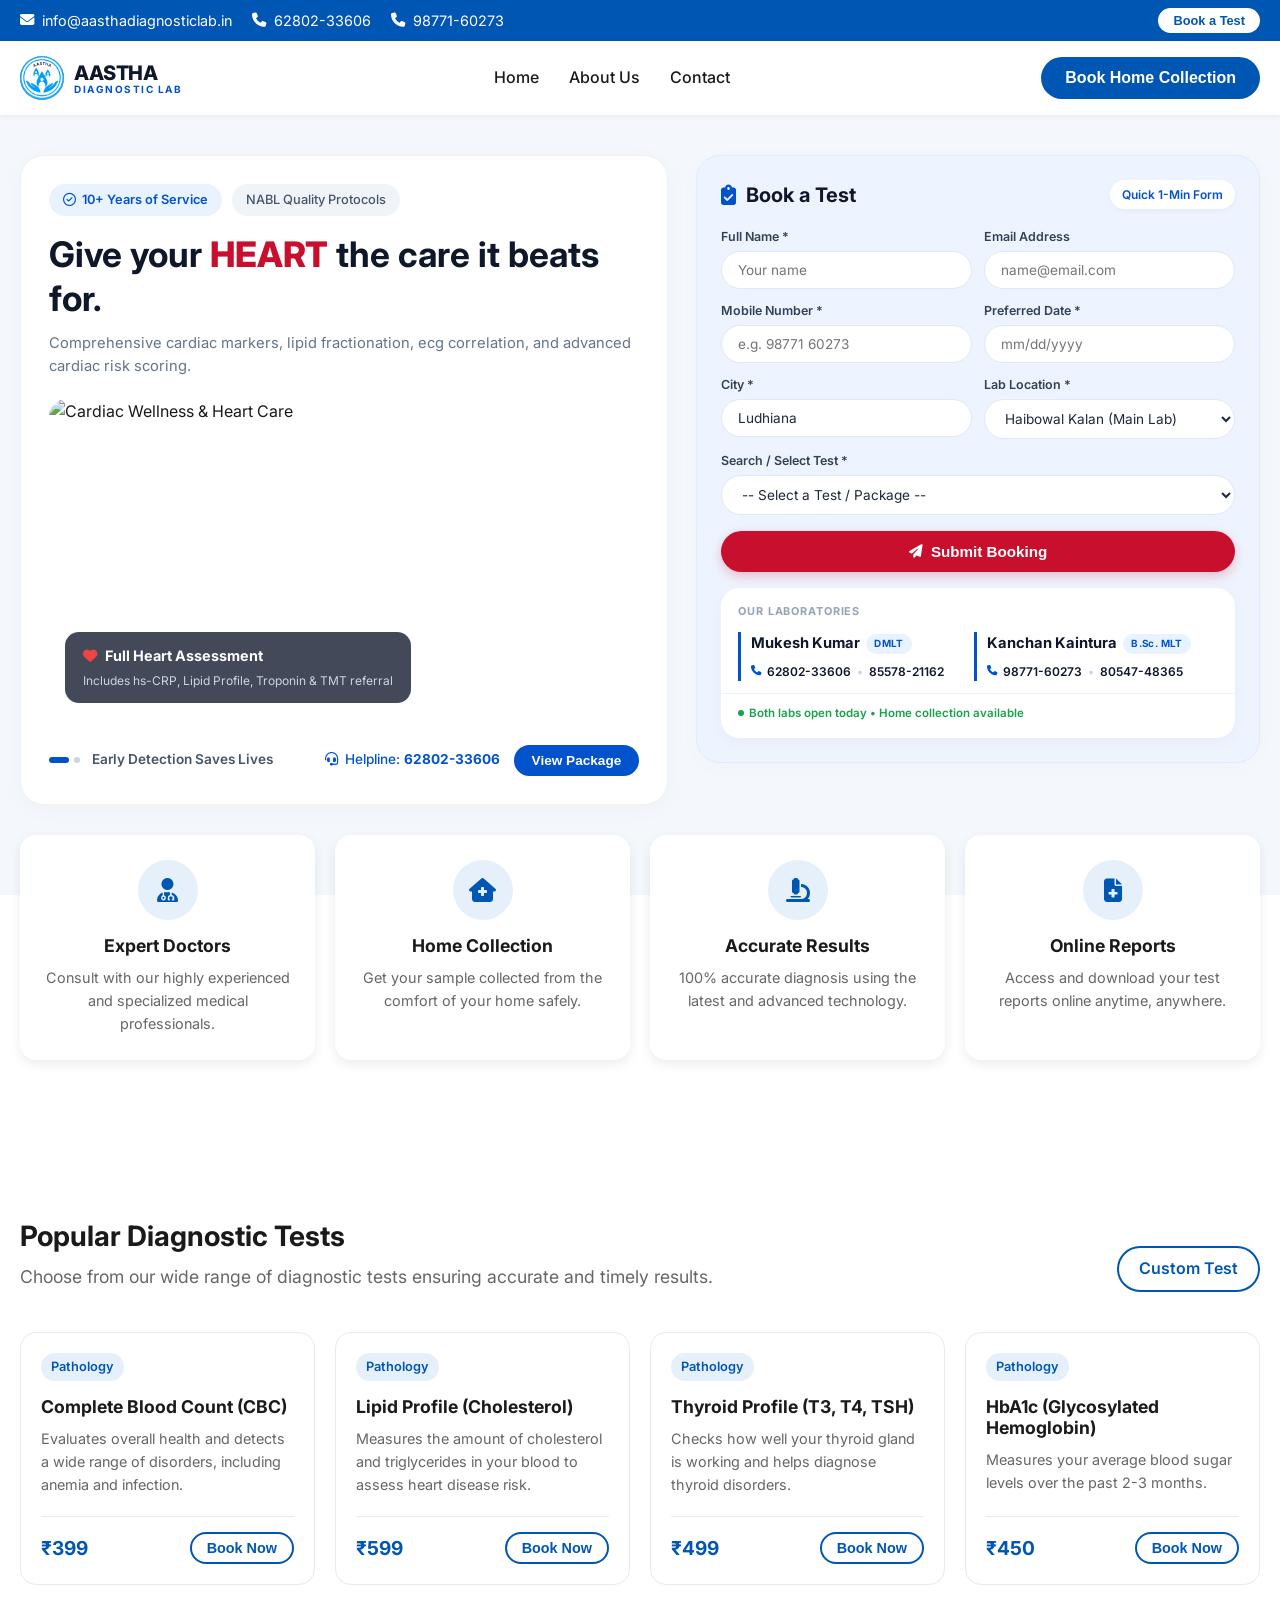
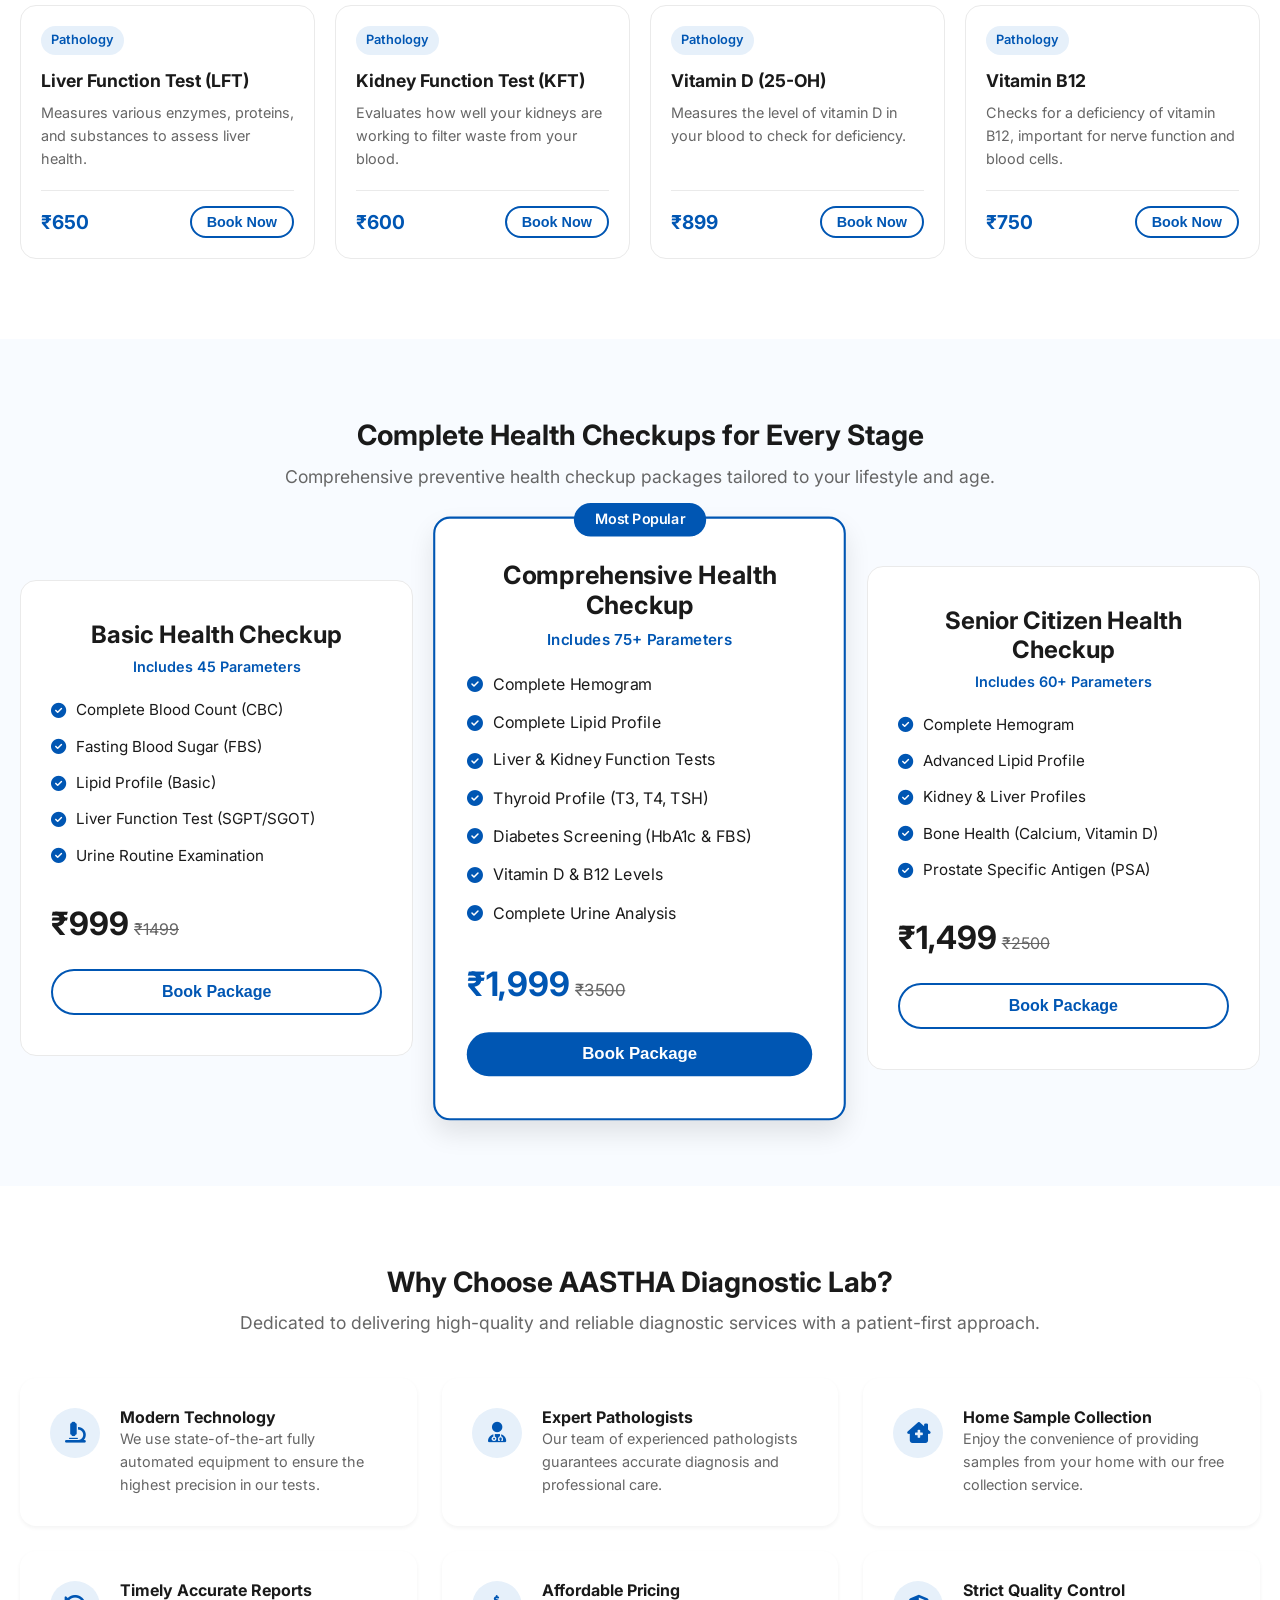
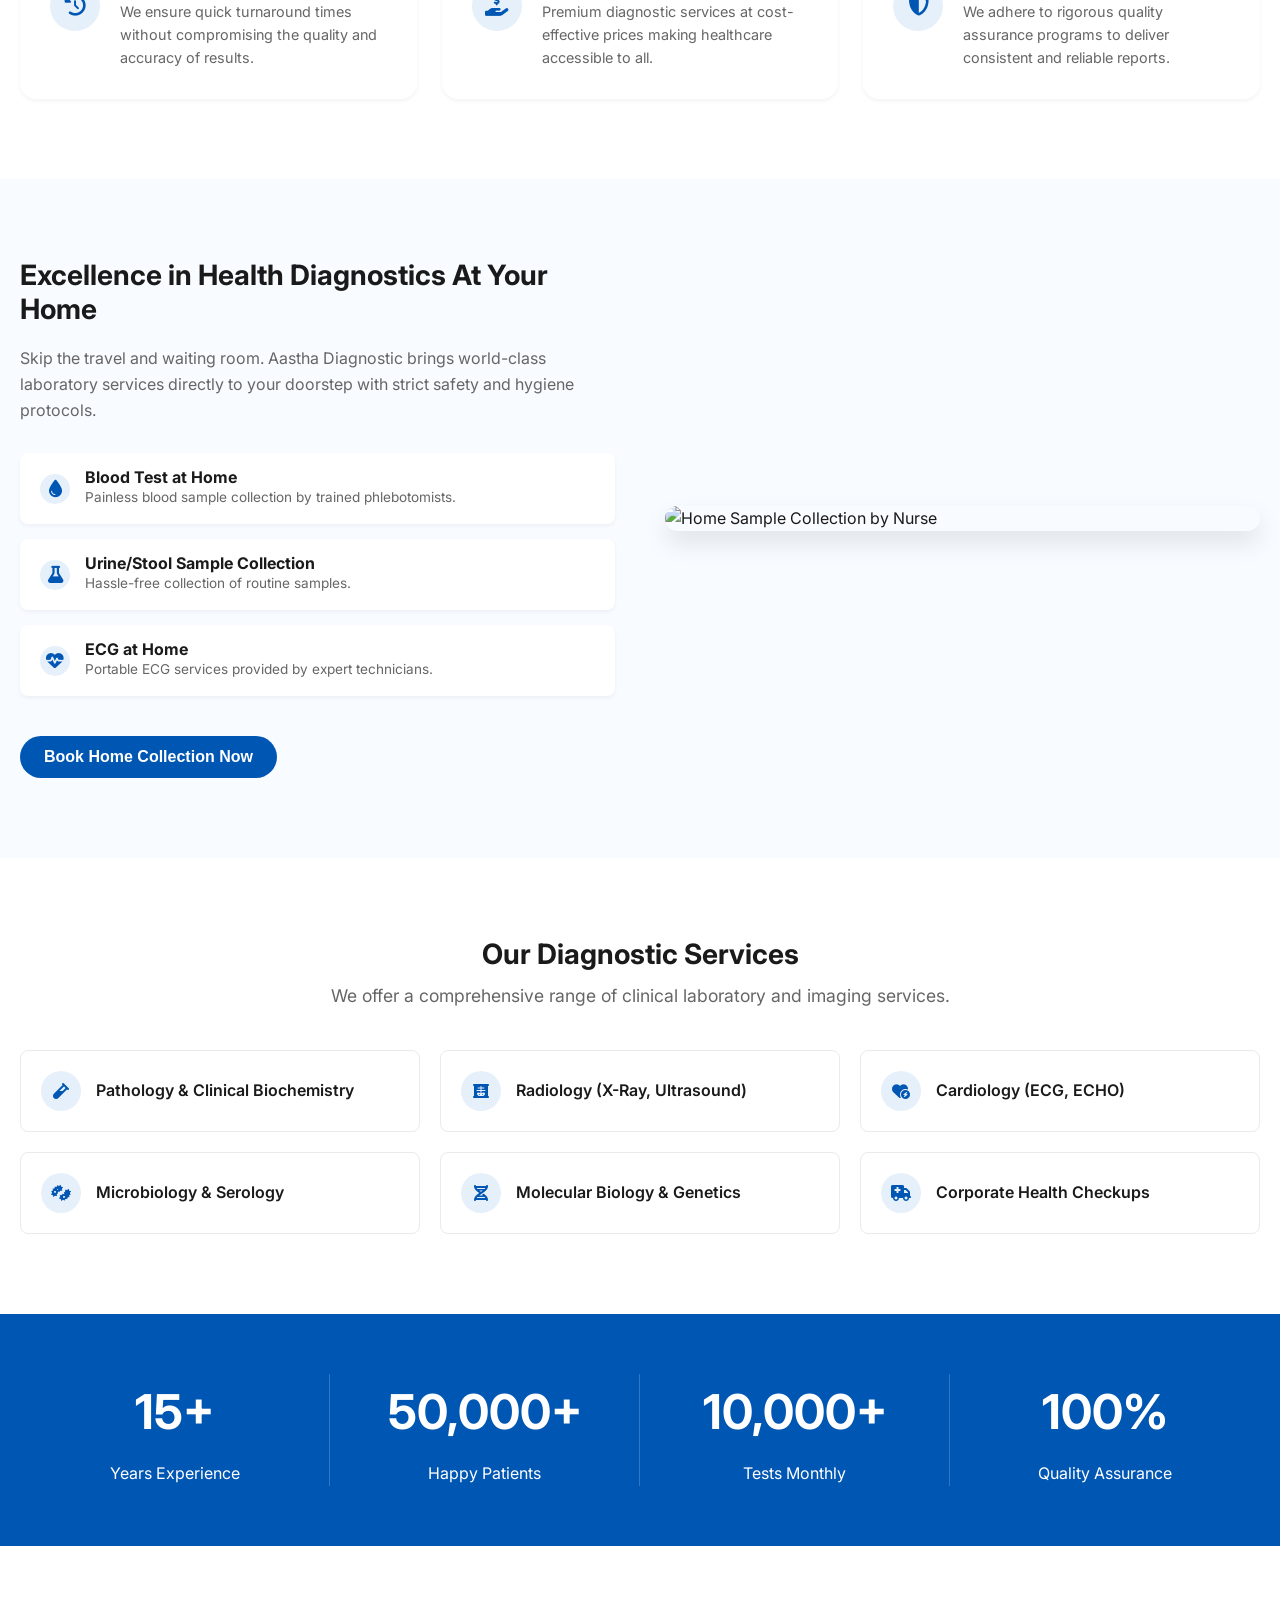
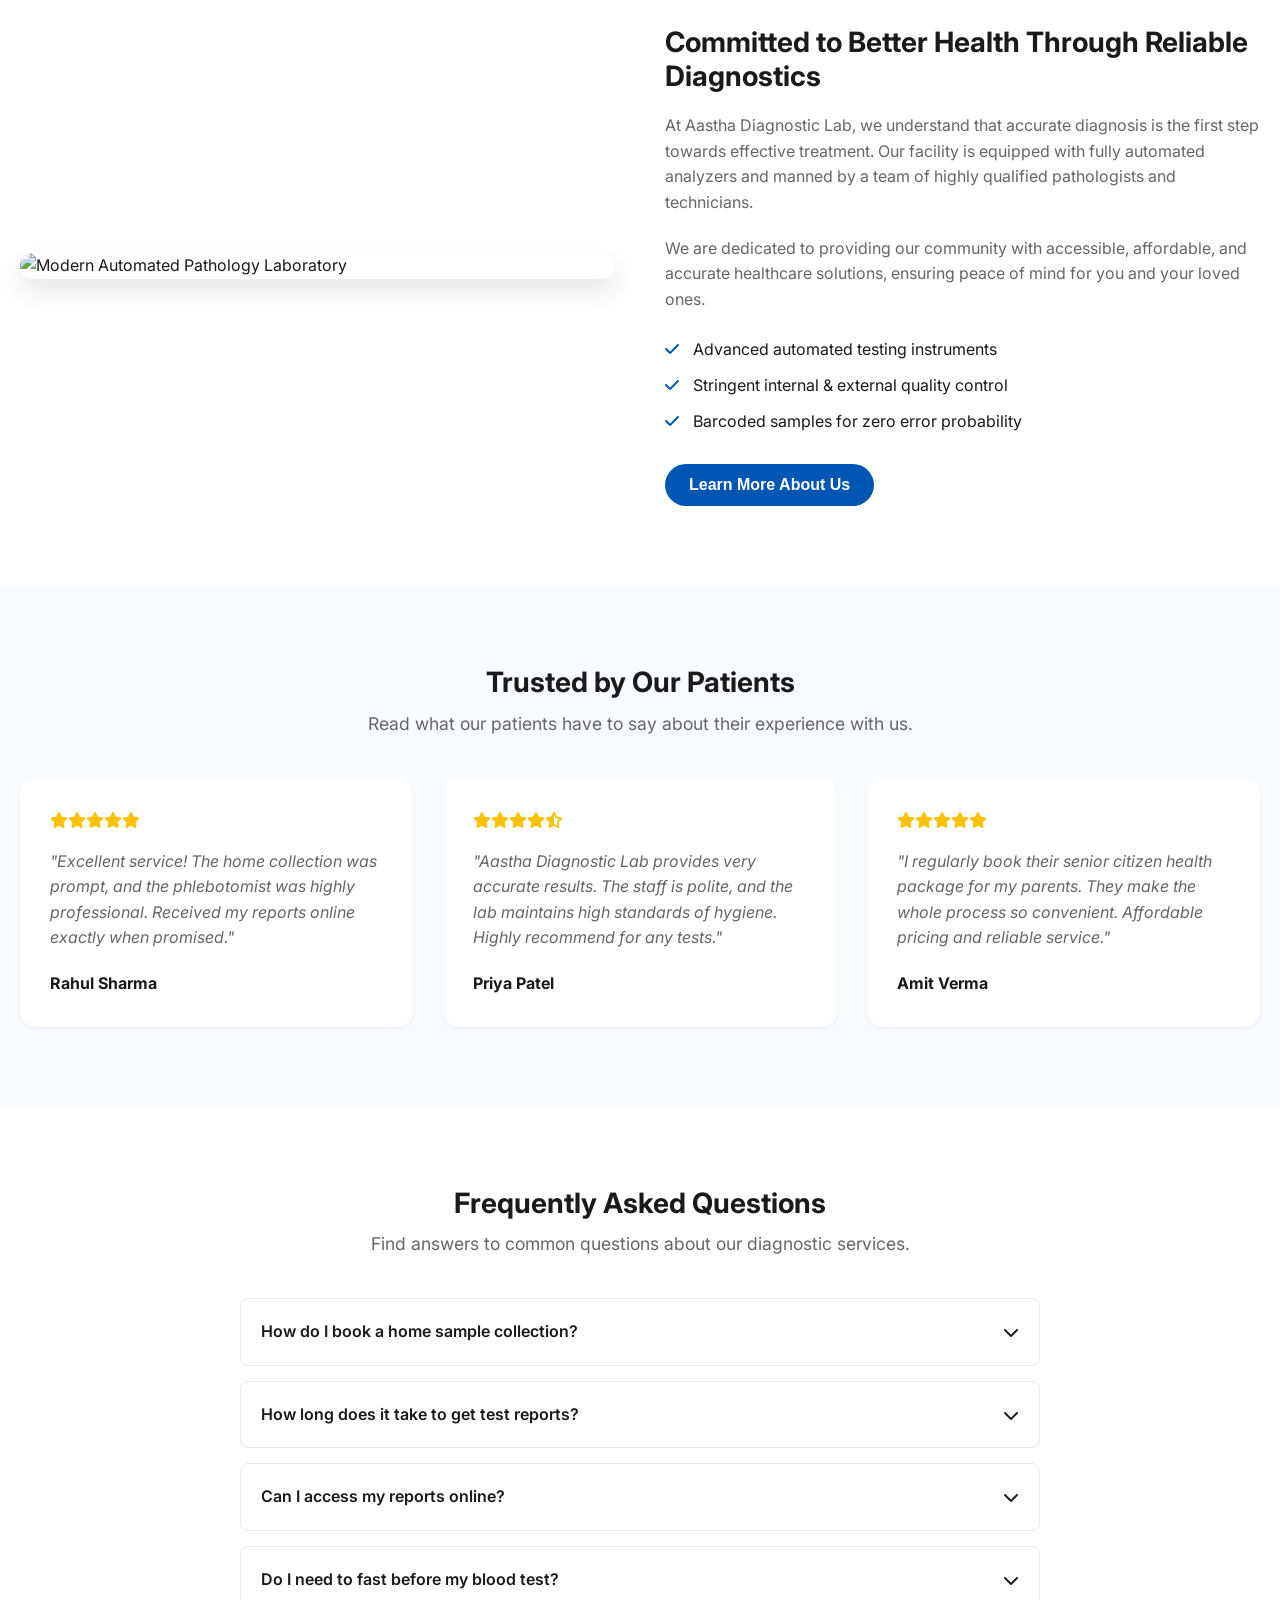
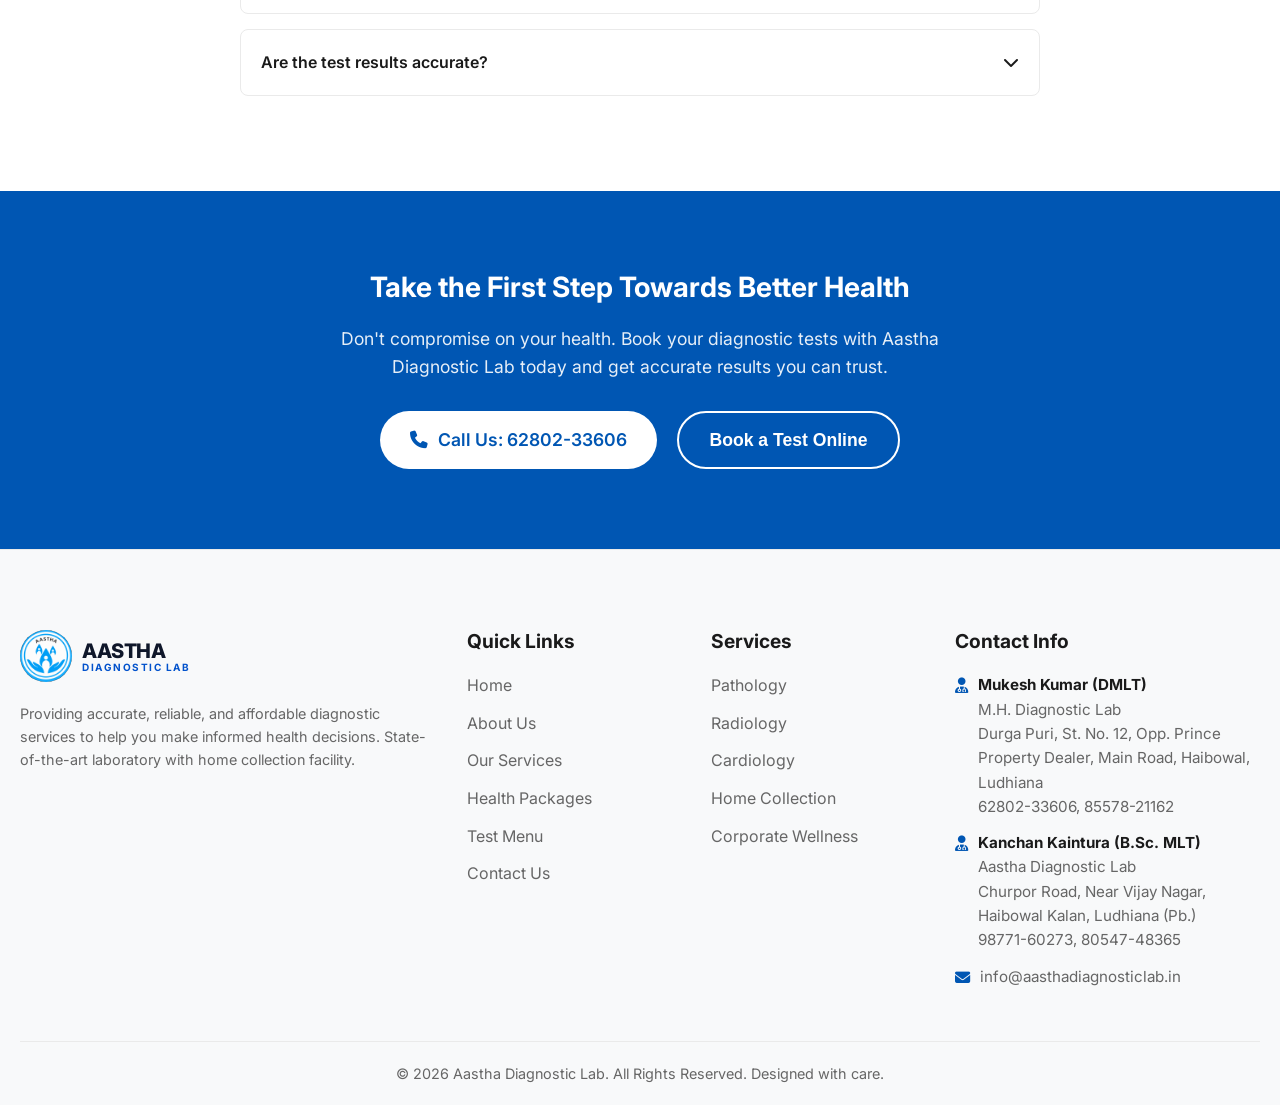
==== commit 36ff1172: "Fix mobile responsiveness, update hero doctor card layout, and update medical leadership team sectio" ====
--- a/index.html
+++ b/index.html
@@ -173,34 +173,29 @@
                     <div class="doctor-box-heading">Our Laboratories</div>
 
                     <div class="doctor-entries">
-                        <!-- Part 1 (left) -->
+                        <!-- Mukesh Kumar content div -->
                         <div class="doctor-entry">
-                        <div class="doctor-details-content">
-                            <div class="doctor-name">Mukesh Kumar <span class="doctor-qual">DMLT</span></div>
-                            <div class="doctor-title">M.H. Diagnostic Lab</div>
-                            <div class="doctor-exp">Durga Puri, St. No. 12, Opp. Prince Property Dealer, Main Road, Haibowal, Ludhiana</div>
-                            <div class="doctor-contact">
-                                <i class="fa-solid fa-phone"></i>
-                                <a href="tel:+916280233606">62802-33606</a>
-                                <span class="doctor-dot">•</span>
-                                <a href="tel:+918557821162">85578-21162</a>
+                            <div class="doctor-details-content">
+                                <div class="doctor-name">Mukesh Kumar <span class="doctor-qual">DMLT</span></div>
+                                <div class="doctor-contact">
+                                    <i class="fa-solid fa-phone"></i>
+                                    <a href="tel:+916280233606">62802-33606</a>
+                                    <span class="doctor-dot">•</span>
+                                    <a href="tel:+918557821162">85578-21162</a>
+                                </div>
                             </div>
                         </div>
-                    </div>
-
-                    <div class="doctor-divider"></div>
-
-                    <!-- Part 2 -->
-                    <div class="doctor-entry">
-                        <div class="doctor-details-content">
-                            <div class="doctor-name">Kanchan Kaintura <span class="doctor-qual">B.Sc. MLT</span></div>
-                            <div class="doctor-title">Aastha Diagnostic Lab</div>
-                            <div class="doctor-exp">Churpor Road, Near Vijay Nagar, Haibowal Kalan, Ludhiana (Pb.)</div>
-                            <div class="doctor-contact">
-                                <i class="fa-solid fa-phone"></i>
-                                <a href="tel:+919877160273">98771-60273</a>
-                                <span class="doctor-dot">•</span>
-                                <a href="tel:+918054748365">80547-48365</a>
+
+                        <!-- Kanchan Kaintura content div -->
+                        <div class="doctor-entry">
+                            <div class="doctor-details-content">
+                                <div class="doctor-name">Kanchan Kaintura <span class="doctor-qual">B.Sc. MLT</span></div>
+                                <div class="doctor-contact">
+                                    <i class="fa-solid fa-phone"></i>
+                                    <a href="tel:+919877160273">98771-60273</a>
+                                    <span class="doctor-dot">•</span>
+                                    <a href="tel:+918054748365">80547-48365</a>
+                                </div>
                             </div>
                         </div>
                     </div>
@@ -245,7 +240,7 @@
     <!-- Popular Diagnostic Tests -->
     <section class="section">
         <div class="container">
-            <div style="display:flex; justify-content:space-between; align-items:flex-end; margin-bottom:40px;">
+            <div class="section-header-flex">
                 <div>
                     <h2 class="section-title">Popular Diagnostic Tests</h2>
                     <p class="section-subtitle" style="margin-bottom:0;">Choose from our wide range of diagnostic tests ensuring accurate and timely results.</p>
--- a/css/styles.css
+++ b/css/styles.css
@@ -95,6 +95,8 @@
   border-radius: 50px;
   font-weight: 600;
   cursor: pointer;
+  white-space: nowrap;
+  flex-shrink: 0;
   transition: var(--transition);
   border: none;
   font-size: 1rem;
@@ -297,7 +299,7 @@
 }
 
 .hero-left-card h1 {
-  font-size: 2.3rem;
+  font-size: 2.2rem;
   font-weight: 700;
   line-height: 1.25;
   color: #0f172a;
@@ -417,6 +419,7 @@
   display: flex;
   align-items: center;
   gap: 6px;
+  white-space: nowrap;
 }
 
 .hero-toll-free strong {
@@ -432,6 +435,8 @@
   border-radius: 20px;
   border: none;
   cursor: pointer;
+  white-space: nowrap;
+  flex-shrink: 0;
   transition: var(--transition);
 }
 
@@ -568,6 +573,12 @@
   color: #94a3b8;
 }
 
+.doctor-entries {
+  display: flex;
+  flex-direction: row;
+  gap: 30px;
+}
+
 /* Each half of the card: one lab / one person */
 .doctor-entry {
   display: flex;
@@ -722,6 +733,14 @@
 .feature-card p {
   font-size: 0.9rem;
   color: var(--text-muted);
+}
+
+.section-header-flex {
+  display: flex;
+  justify-content: space-between;
+  align-items: flex-end;
+  margin-bottom: 40px;
+  gap: 20px;
 }
 
 /* Popular Tests Grid */
@@ -1300,6 +1319,9 @@
   .hero-bottom-right {
     width: 100%;
     justify-content: space-between;
+    align-items: center;
+    flex-wrap: wrap;
+    gap: 10px;
   }
 
   .hero-image-box {
@@ -1327,4 +1349,16 @@
   .doctor-entry {
     gap: 10px;
   }
-}
+
+  .doctor-entries {
+    flex-direction: column;
+    gap: 30px;
+  }
+
+  .section-header-flex {
+    flex-direction: column;
+    align-items: flex-start;
+    gap: 15px;
+    margin-bottom: 24px;
+  }
+}
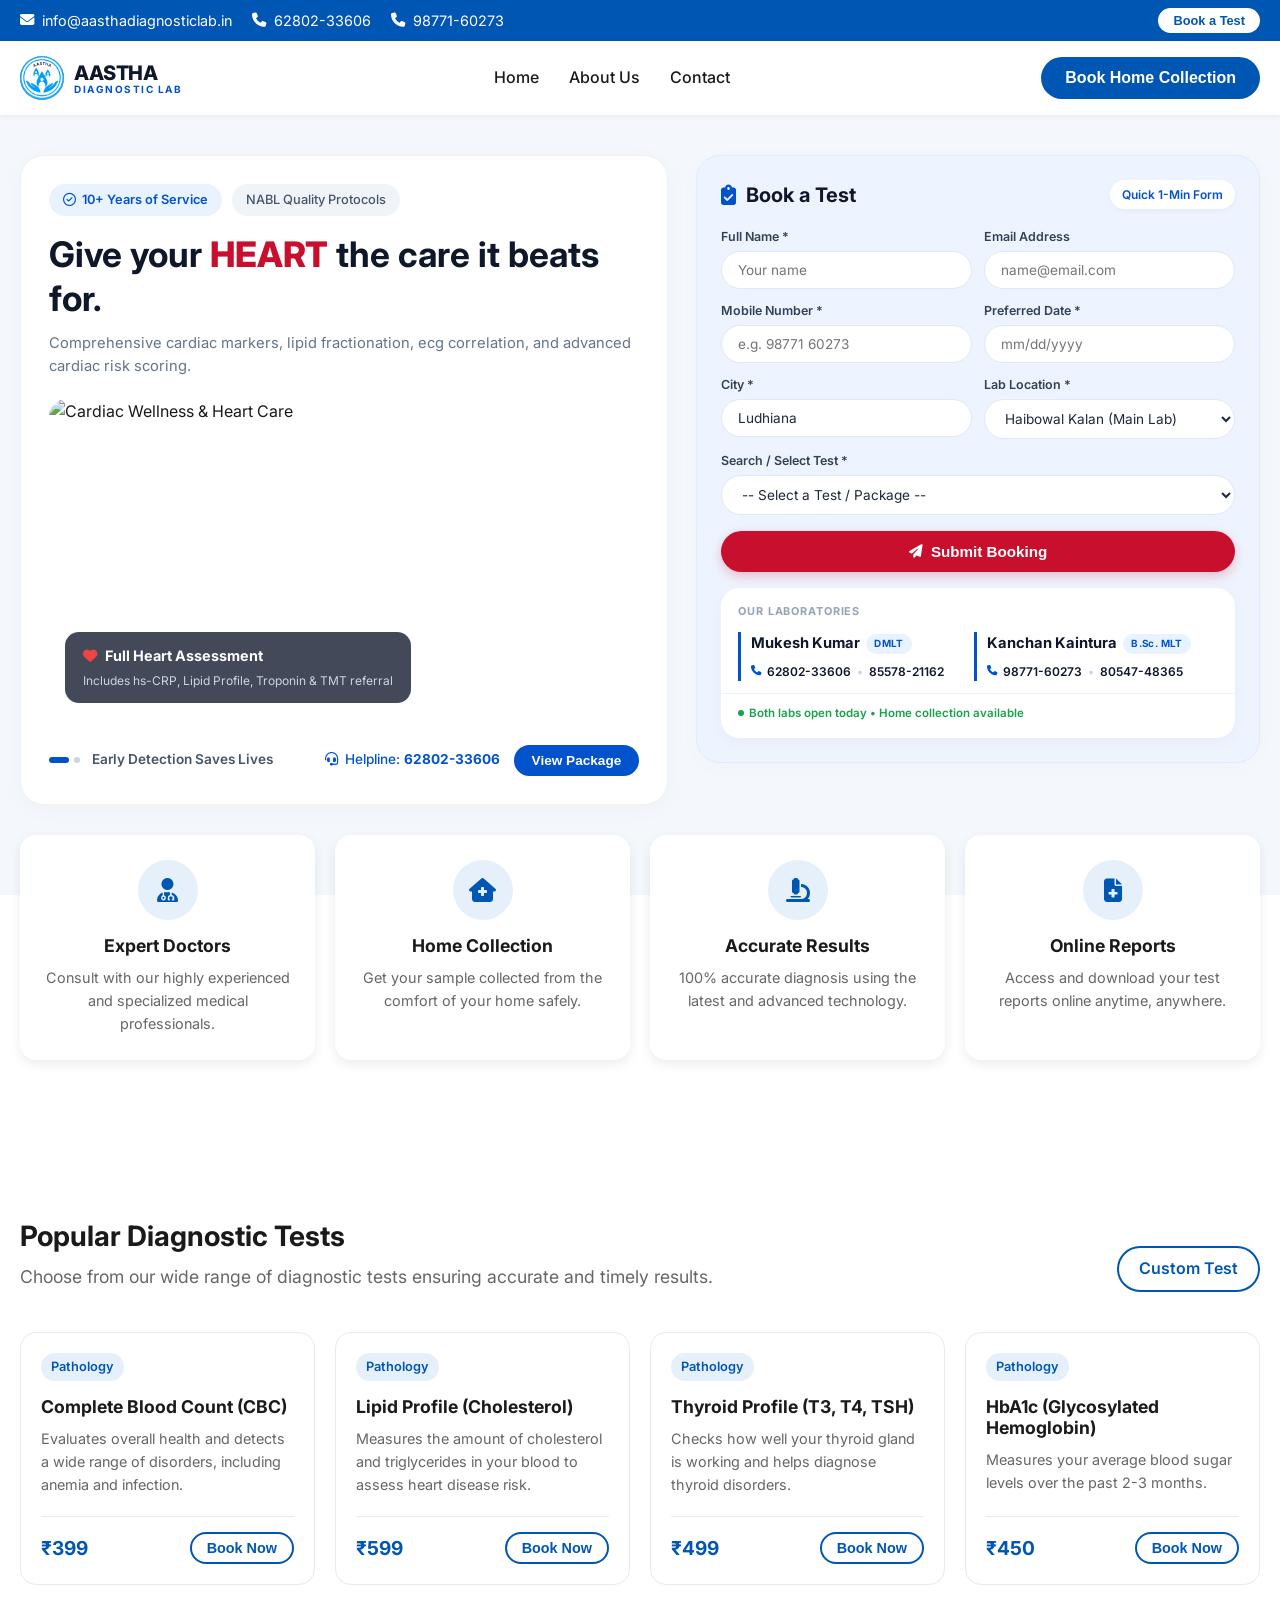
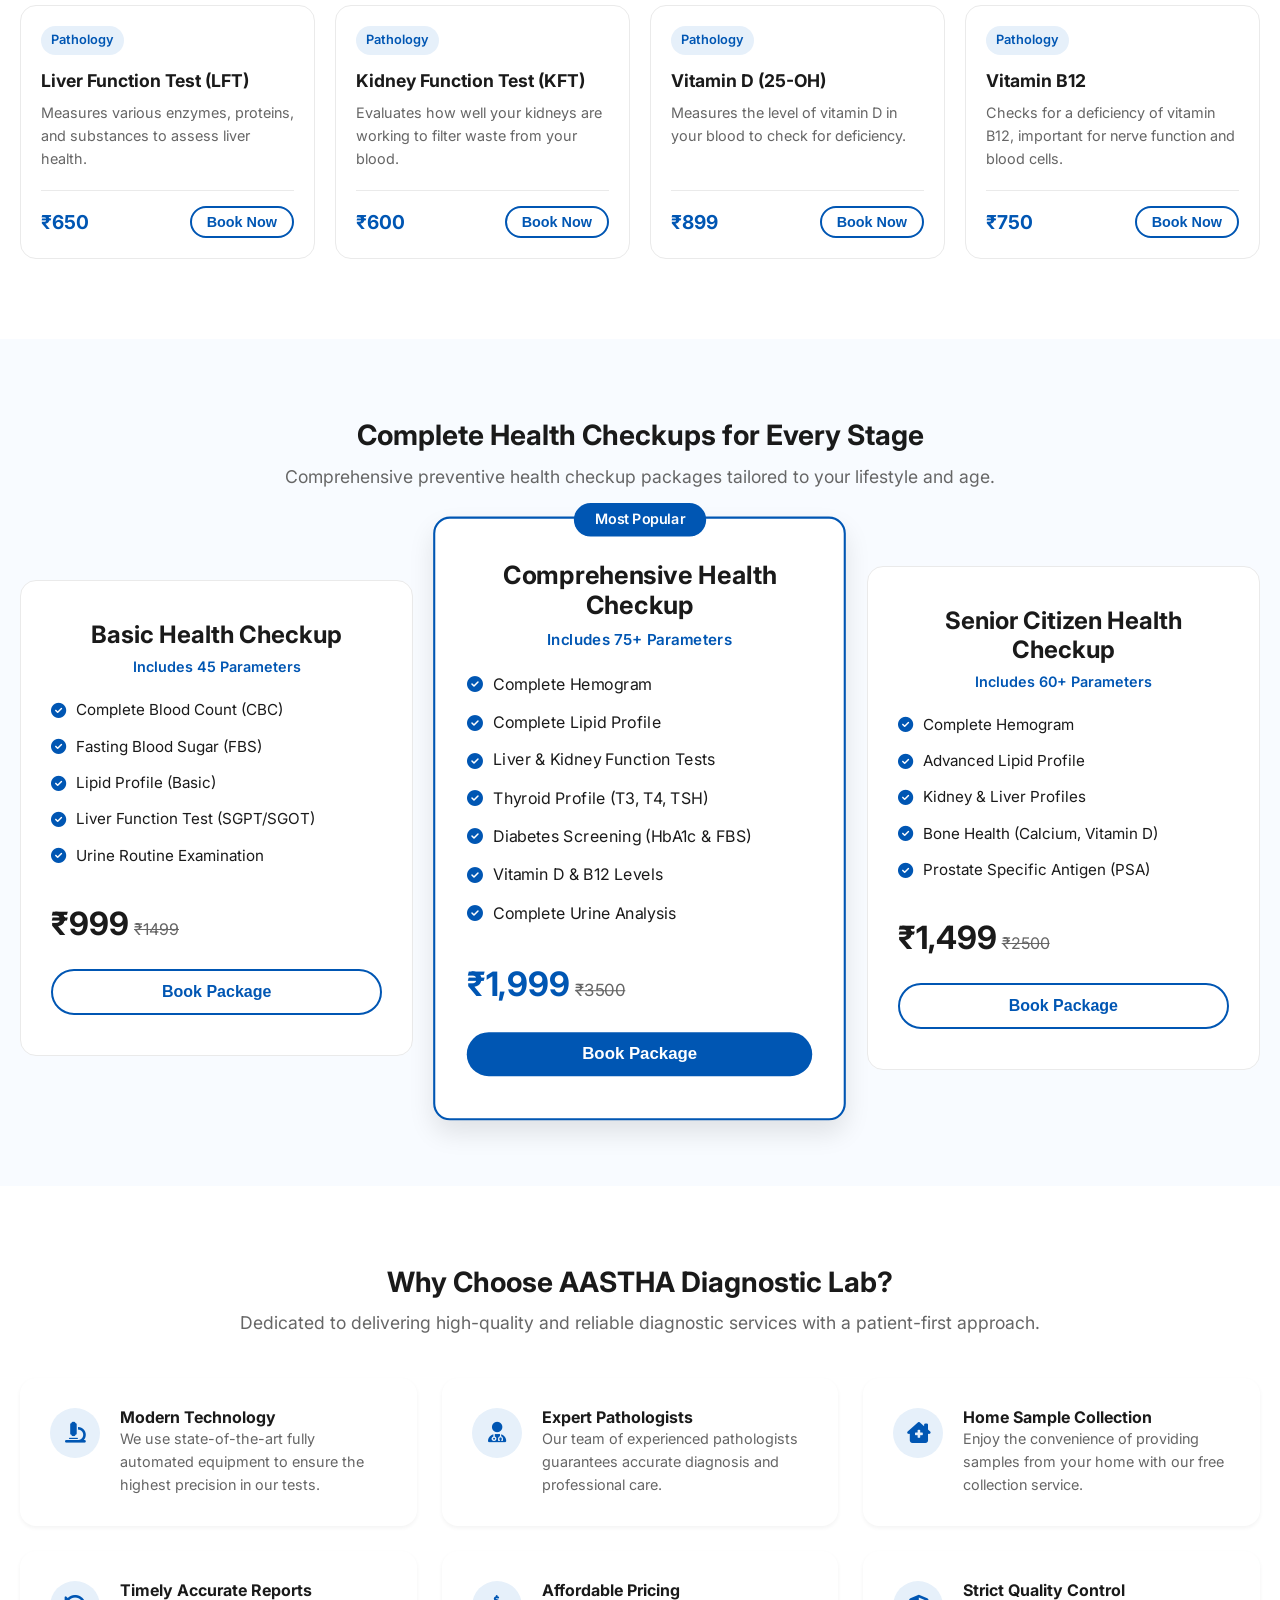
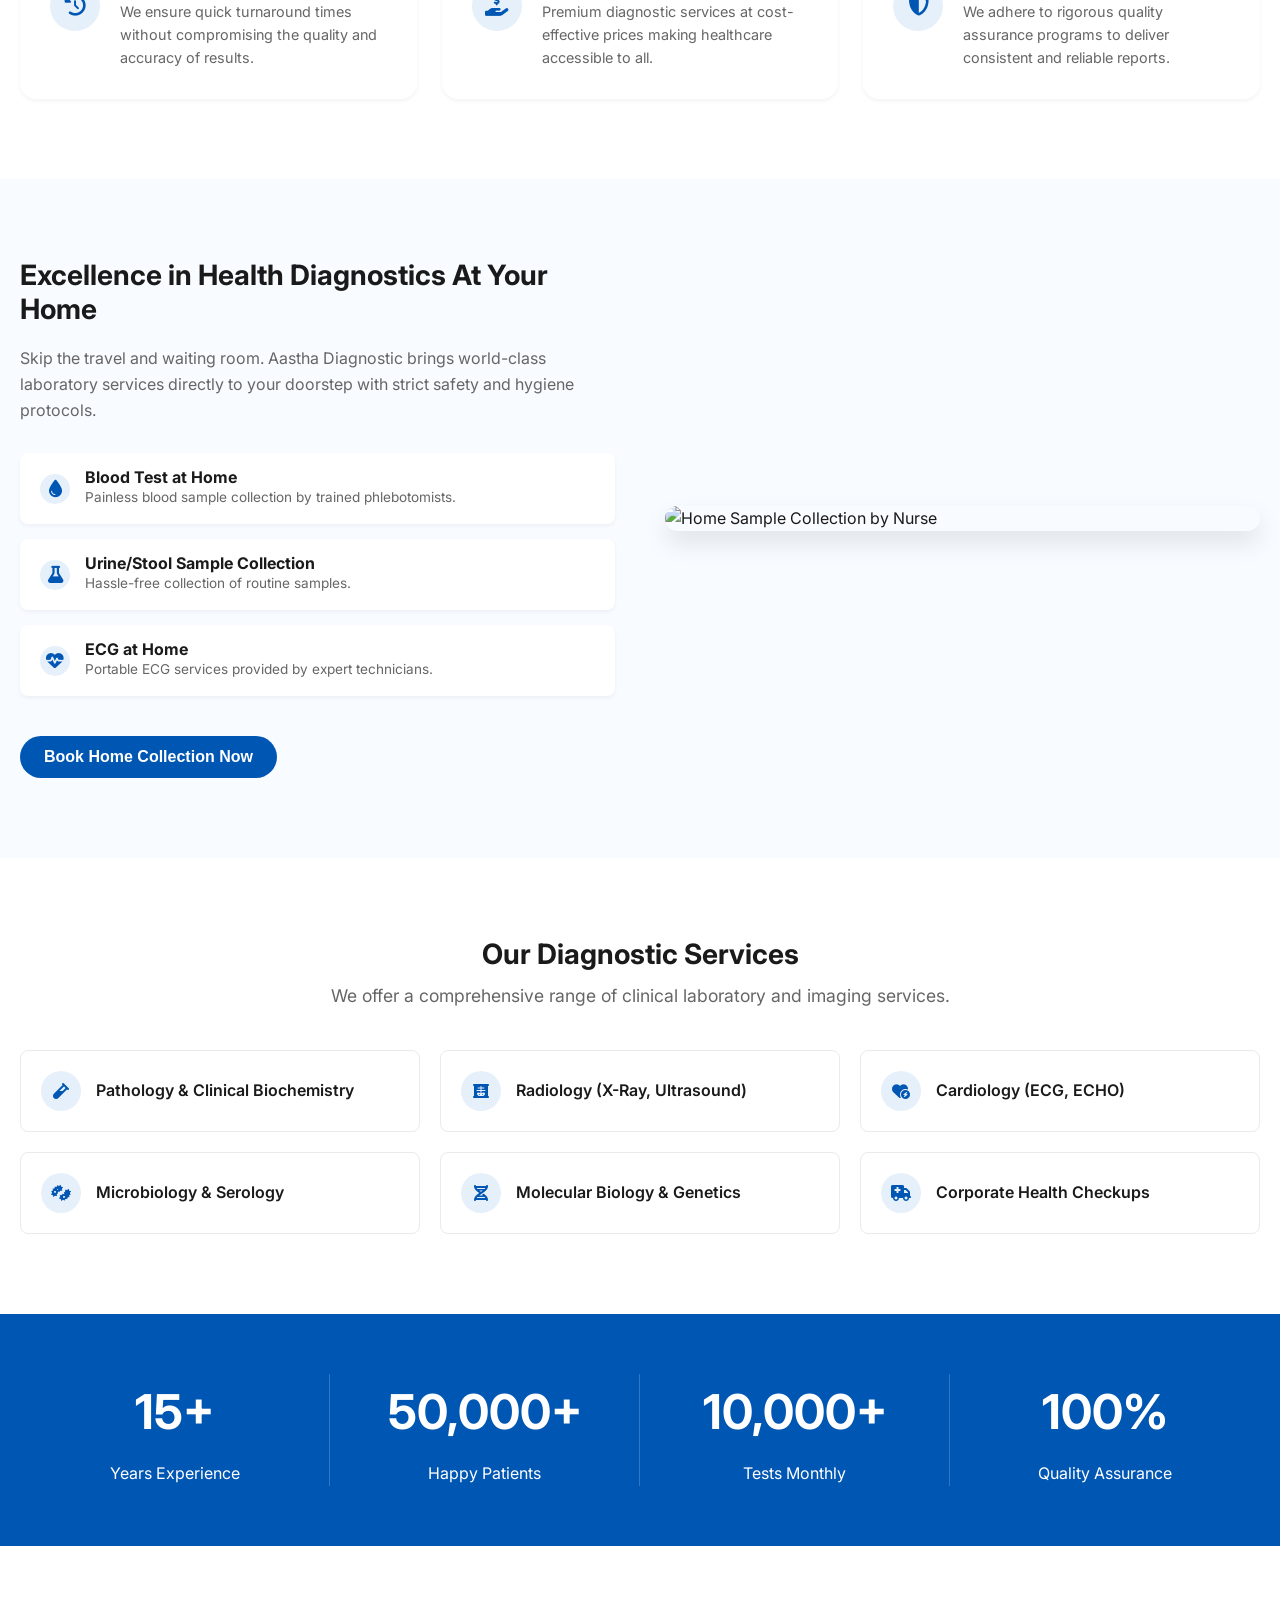
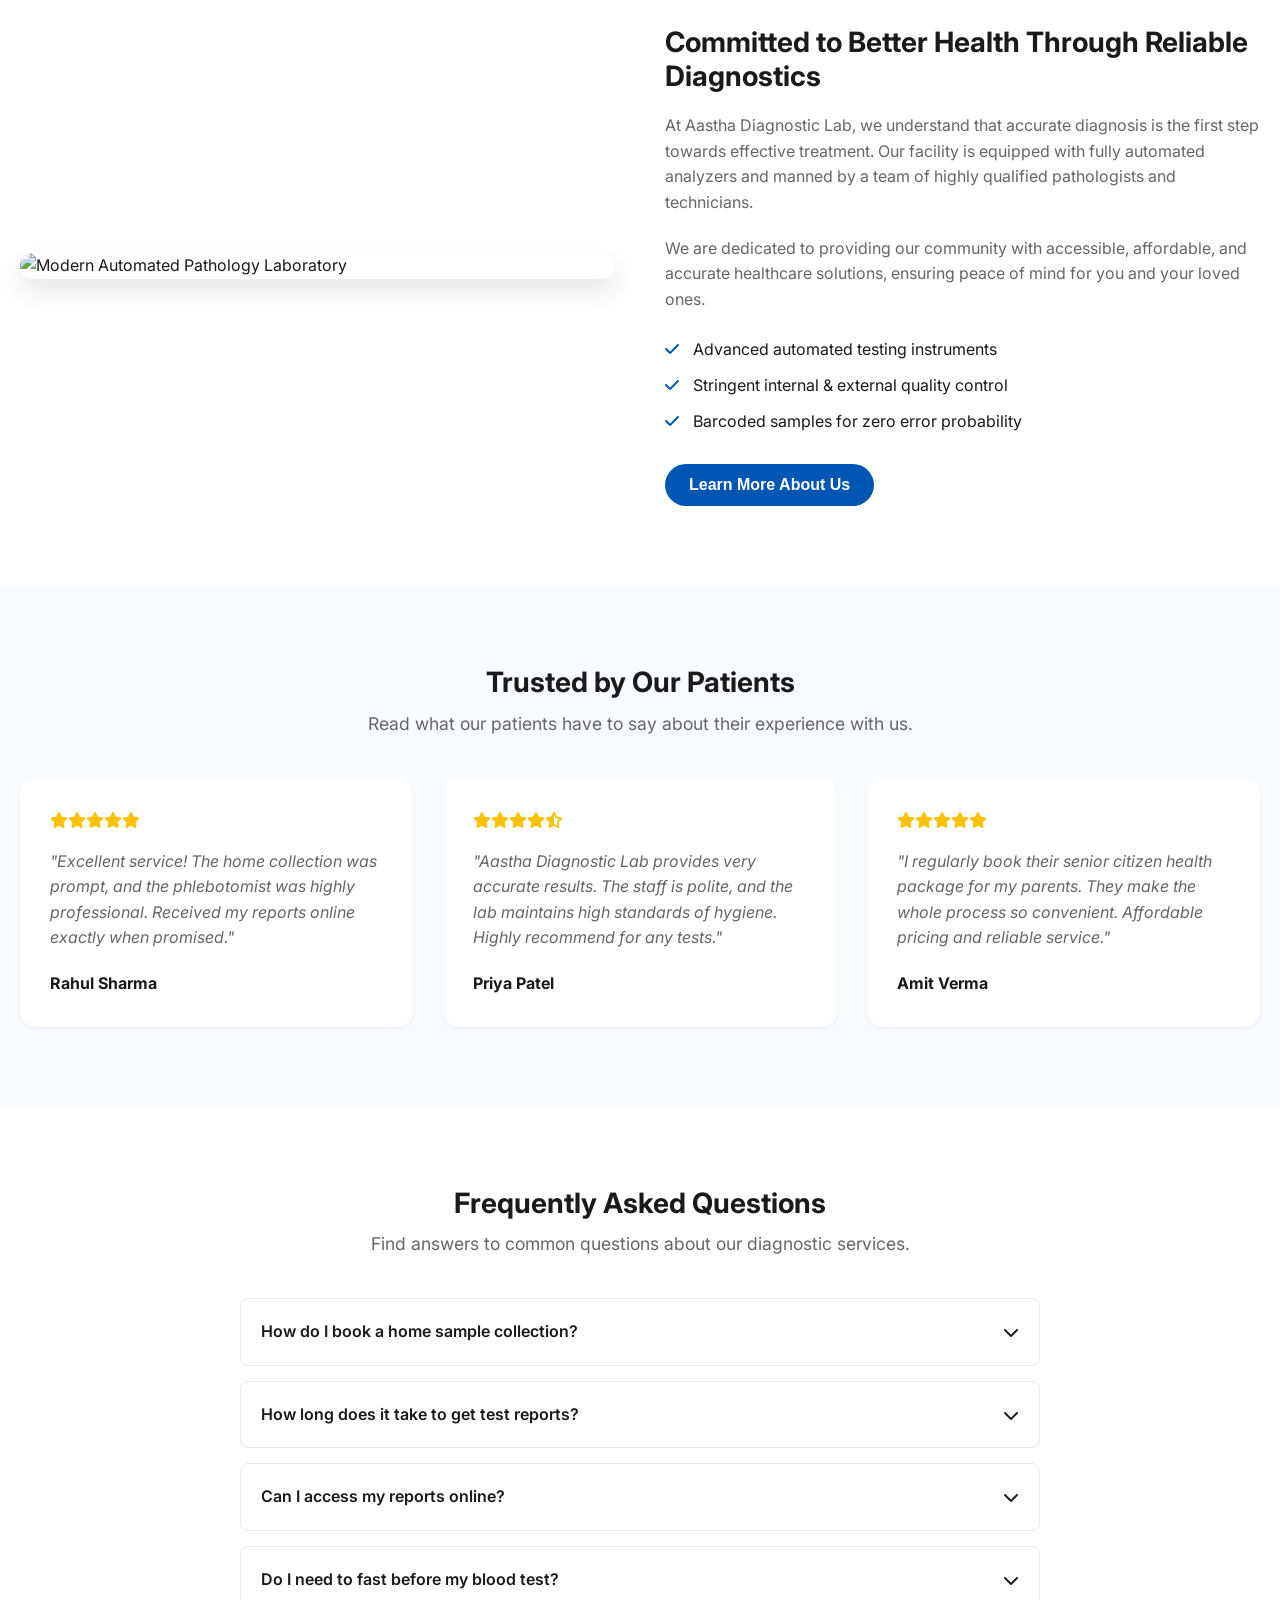
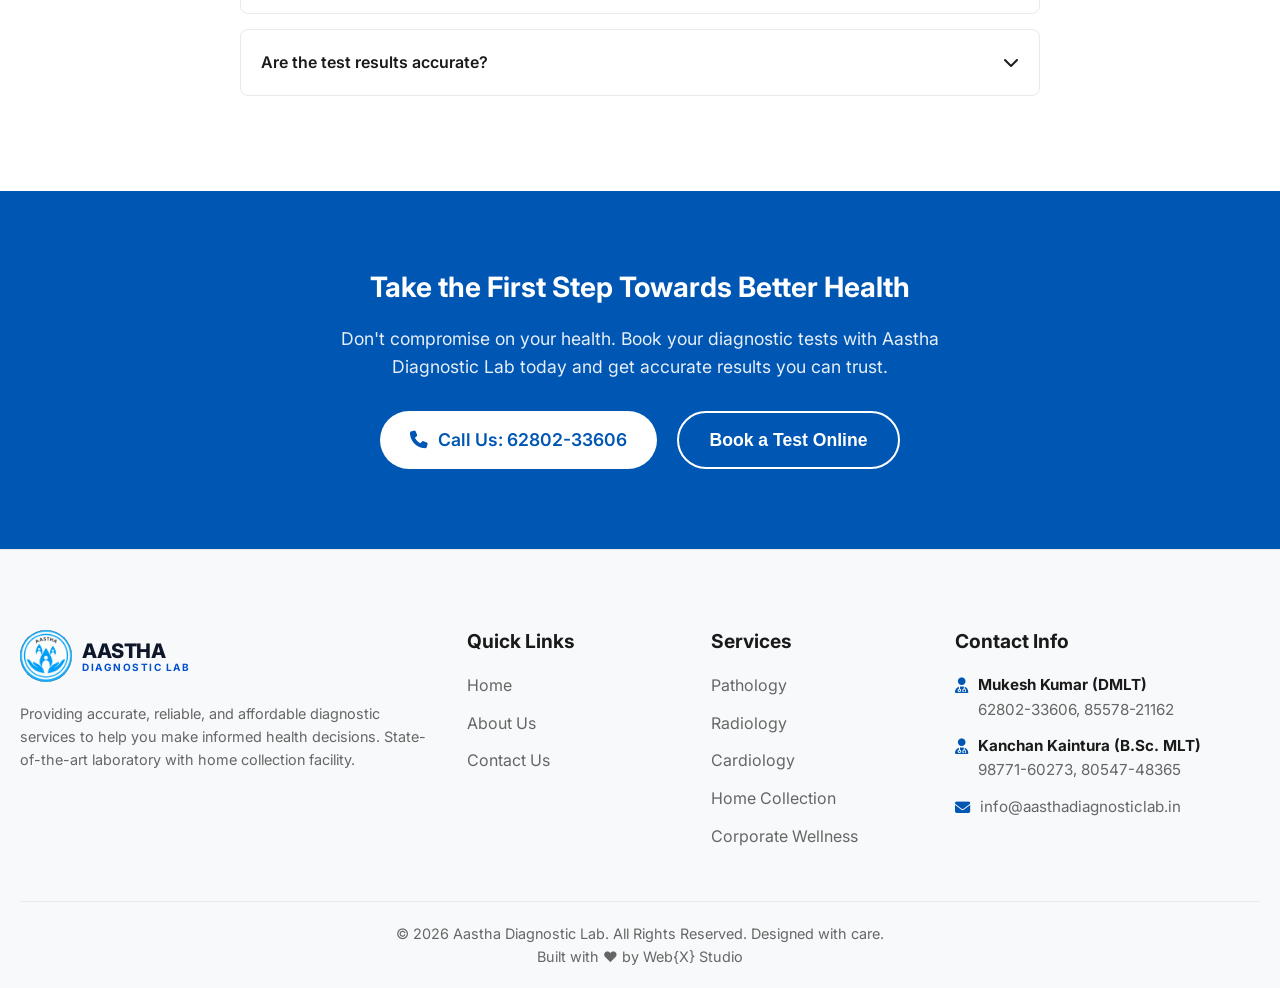
==== commit 7cac07ba: "updated the links and footer" ====
--- a/index.html
+++ b/index.html
@@ -1,5 +1,6 @@
 <!DOCTYPE html>
 <html lang="en">
+
 <head>
     <meta charset="UTF-8">
     <meta name="viewport" content="width=device-width, initial-scale=1.0">
@@ -11,18 +12,21 @@
     <!-- Custom CSS -->
     <link rel="stylesheet" href="css/styles.css">
 </head>
+
 <body>
 
     <!-- Top Bar -->
     <div class="top-bar">
         <div class="container">
             <div class="top-contact">
-                <a href="mailto:info@aasthadiagnosticlab.in"><i class="fa-solid fa-envelope"></i> info@aasthadiagnosticlab.in</a>
+                <a href="mailto:info@aasthadiagnosticlab.in"><i class="fa-solid fa-envelope"></i>
+                    info@aasthadiagnosticlab.in</a>
                 <a href="tel:+916280233606"><i class="fa-solid fa-phone"></i> 62802-33606</a>
                 <a href="tel:+919877160273"><i class="fa-solid fa-phone"></i> 98771-60273</a>
             </div>
             <div class="top-right">
-                <button class="btn btn-light btn-sm" data-book-test style="padding: 5px 15px; font-size: 0.8rem;">Book a Test</button>
+                <button class="btn btn-light btn-sm" data-book-test style="padding: 5px 15px; font-size: 0.8rem;">Book a
+                    Test</button>
             </div>
         </div>
     </div>
@@ -30,13 +34,13 @@
     <!-- Header / Navigation -->
     <header class="header">
         <div class="container">
-            <div class="logo">
+            <a href="index.html" class="logo">
                 <img src="assets/logo.jpg" alt="Aastha Diagnostic Lab Logo" class="logo-mark">
                 <span class="logo-wordmark">
                     <span class="logo-name">AASTHA</span>
                     <span class="logo-tagline">DIAGNOSTIC LAB</span>
                 </span>
-            </div>
+            </a>
             <nav class="nav-links" id="navLinks">
                 <a href="index.html" class="active">Home</a>
                 <a href="about.html">About Us</a>
@@ -62,17 +66,20 @@
                 </div>
 
                 <h1>Give your <span class="highlight-red">HEART</span> the care it beats for.</h1>
-                <p class="hero-desc">Comprehensive cardiac markers, lipid fractionation, ecg correlation, and advanced cardiac risk scoring.</p>
+                <p class="hero-desc">Comprehensive cardiac markers, lipid fractionation, ecg correlation, and advanced
+                    cardiac risk scoring.</p>
 
                 <!-- Featured Image Box -->
                 <div class="hero-image-box">
-                    <img src="https://images.unsplash.com/photo-1576091160399-112ba8d25d1d?auto=format&fit=crop&w=1200&q=80" alt="Cardiac Wellness & Heart Care">
+                    <img src="https://images.unsplash.com/photo-1576091160399-112ba8d25d1d?auto=format&fit=crop&w=1200&q=80"
+                        alt="Cardiac Wellness & Heart Care">
                     <div class="hero-image-overlay">
                         <div class="hero-image-overlay-title">
                             <i class="fa-solid fa-heart"></i>
                             <span>Full Heart Assessment</span>
                         </div>
-                        <div class="hero-image-overlay-subtext">Includes hs-CRP, Lipid Profile, Troponin & TMT referral</div>
+                        <div class="hero-image-overlay-subtext">Includes hs-CRP, Lipid Profile, Troponin & TMT referral
+                        </div>
                     </div>
                 </div>
 
@@ -88,7 +95,8 @@
                     <div class="hero-bottom-right">
                         <div class="hero-toll-free">
                             <i class="fa-solid fa-headset"></i>
-                            <span>Helpline: <a href="tel:+916280233606" style="color:inherit; text-decoration:none;"><strong>62802-33606</strong></a></span>
+                            <span>Helpline: <a href="tel:+916280233606"
+                                    style="color:inherit; text-decoration:none;"><strong>62802-33606</strong></a></span>
                         </div>
                         <button class="btn-view-package" data-package="Cardiac Wellness Package">View Package</button>
                     </div>
@@ -105,37 +113,38 @@
                     <span class="form-badge-white">Quick 1-Min Form</span>
                 </div>
 
-                <form class="hero-form" action="#" onsubmit="return false;">
+                <form class="hero-form" action="https://api.web3forms.com/submit" method="POST">
+                    <input type="hidden" name="access_key" value="464a8097-ce41-4bc4-a3b2-93d60dfd8c7b">
                     <div class="form-row-2col">
                         <div class="form-field-group">
                             <label>Full Name *</label>
-                            <input type="text" class="form-input-pill" placeholder="Your name">
+                            <input type="text" name="name" class="form-input-pill" placeholder="Your name" required>
                         </div>
                         <div class="form-field-group">
                             <label>Email Address</label>
-                            <input type="email" class="form-input-pill" placeholder="name@email.com">
+                            <input type="email" name="email" class="form-input-pill" placeholder="name@email.com" required>
                         </div>
                     </div>
 
                     <div class="form-row-2col">
                         <div class="form-field-group">
                             <label>Mobile Number *</label>
-                            <input type="tel" class="form-input-pill" placeholder="e.g. 98771 60273">
+                            <input type="tel" name="phone" class="form-input-pill" placeholder="e.g. 98771 60273" required>
                         </div>
                         <div class="form-field-group">
                             <label>Preferred Date *</label>
-                            <input type="text" class="form-input-pill" placeholder="mm/dd/yyyy">
+                            <input type="text" name="preferred_date" class="form-input-pill" placeholder="mm/dd/yyyy" required>
                         </div>
                     </div>
 
                     <div class="form-row-2col">
                         <div class="form-field-group">
                             <label>City *</label>
-                            <input type="text" class="form-input-pill" value="Ludhiana">
+                            <input type="text" name="city" class="form-input-pill" value="Ludhiana" required>
                         </div>
                         <div class="form-field-group">
                             <label>Lab Location *</label>
-                            <select class="form-input-pill">
+                            <select name="lab_location" class="form-input-pill" required>
                                 <option>Haibowal Kalan (Main Lab)</option>
                                 <option>Civil Lines Branch</option>
                                 <option>Model Town Branch</option>
@@ -145,7 +154,7 @@
 
                     <div class="form-field-group">
                         <label>Search / Select Test *</label>
-                        <select class="form-input-pill" id="testSelect">
+                        <select name="test" class="form-input-pill" id="testSelect" required>
                             <option value="">-- Select a Test / Package --</option>
                             <option>Cardiac Wellness Package</option>
                             <option>Complete Blood Count (CBC)</option>
@@ -189,7 +198,8 @@
                         <!-- Kanchan Kaintura content div -->
                         <div class="doctor-entry">
                             <div class="doctor-details-content">
-                                <div class="doctor-name">Kanchan Kaintura <span class="doctor-qual">B.Sc. MLT</span></div>
+                                <div class="doctor-name">Kanchan Kaintura <span class="doctor-qual">B.Sc. MLT</span>
+                                </div>
                                 <div class="doctor-contact">
                                     <i class="fa-solid fa-phone"></i>
                                     <a href="tel:+919877160273">98771-60273</a>
@@ -243,7 +253,8 @@
             <div class="section-header-flex">
                 <div>
                     <h2 class="section-title">Popular Diagnostic Tests</h2>
-                    <p class="section-subtitle" style="margin-bottom:0;">Choose from our wide range of diagnostic tests ensuring accurate and timely results.</p>
+                    <p class="section-subtitle" style="margin-bottom:0;">Choose from our wide range of diagnostic tests
+                        ensuring accurate and timely results.</p>
                 </div>
                 <a href="#hero-form" class="btn btn-outline" style="padding:8px 20px;">Custom Test</a>
             </div>
@@ -255,10 +266,12 @@
                         <span class="test-badge">Pathology</span>
                     </div>
                     <h4>Complete Blood Count (CBC)</h4>
-                    <p>Evaluates overall health and detects a wide range of disorders, including anemia and infection.</p>
+                    <p>Evaluates overall health and detects a wide range of disorders, including anemia and infection.
+                    </p>
                     <div class="test-card-footer">
                         <div class="test-price">₹399</div>
-                        <button class="btn btn-outline" data-test="Complete Blood Count (CBC)" style="padding: 6px 15px; font-size: 0.9rem;">Book Now</button>
+                        <button class="btn btn-outline" data-test="Complete Blood Count (CBC)"
+                            style="padding: 6px 15px; font-size: 0.9rem;">Book Now</button>
                     </div>
                 </div>
                 <!-- Test 2 -->
@@ -267,10 +280,12 @@
                         <span class="test-badge">Pathology</span>
                     </div>
                     <h4>Lipid Profile (Cholesterol)</h4>
-                    <p>Measures the amount of cholesterol and triglycerides in your blood to assess heart disease risk.</p>
+                    <p>Measures the amount of cholesterol and triglycerides in your blood to assess heart disease risk.
+                    </p>
                     <div class="test-card-footer">
                         <div class="test-price">₹599</div>
-                        <button class="btn btn-outline" data-test="Lipid Profile (Cholesterol)" style="padding: 6px 15px; font-size: 0.9rem;">Book Now</button>
+                        <button class="btn btn-outline" data-test="Lipid Profile (Cholesterol)"
+                            style="padding: 6px 15px; font-size: 0.9rem;">Book Now</button>
                     </div>
                 </div>
                 <!-- Test 3 -->
@@ -282,7 +297,8 @@
                     <p>Checks how well your thyroid gland is working and helps diagnose thyroid disorders.</p>
                     <div class="test-card-footer">
                         <div class="test-price">₹499</div>
-                        <button class="btn btn-outline" data-test="Thyroid Profile (T3, T4, TSH)" style="padding: 6px 15px; font-size: 0.9rem;">Book Now</button>
+                        <button class="btn btn-outline" data-test="Thyroid Profile (T3, T4, TSH)"
+                            style="padding: 6px 15px; font-size: 0.9rem;">Book Now</button>
                     </div>
                 </div>
                 <!-- Test 4 -->
@@ -294,7 +310,8 @@
                     <p>Measures your average blood sugar levels over the past 2-3 months.</p>
                     <div class="test-card-footer">
                         <div class="test-price">₹450</div>
-                        <button class="btn btn-outline" data-test="HbA1c (Glycosylated Hemoglobin)" style="padding: 6px 15px; font-size: 0.9rem;">Book Now</button>
+                        <button class="btn btn-outline" data-test="HbA1c (Glycosylated Hemoglobin)"
+                            style="padding: 6px 15px; font-size: 0.9rem;">Book Now</button>
                     </div>
                 </div>
                 <!-- Test 5 -->
@@ -306,7 +323,8 @@
                     <p>Measures various enzymes, proteins, and substances to assess liver health.</p>
                     <div class="test-card-footer">
                         <div class="test-price">₹650</div>
-                        <button class="btn btn-outline" data-test="Liver Function Test (LFT)" style="padding: 6px 15px; font-size: 0.9rem;">Book Now</button>
+                        <button class="btn btn-outline" data-test="Liver Function Test (LFT)"
+                            style="padding: 6px 15px; font-size: 0.9rem;">Book Now</button>
                     </div>
                 </div>
                 <!-- Test 6 -->
@@ -318,7 +336,8 @@
                     <p>Evaluates how well your kidneys are working to filter waste from your blood.</p>
                     <div class="test-card-footer">
                         <div class="test-price">₹600</div>
-                        <button class="btn btn-outline" data-test="Kidney Function Test (KFT)" style="padding: 6px 15px; font-size: 0.9rem;">Book Now</button>
+                        <button class="btn btn-outline" data-test="Kidney Function Test (KFT)"
+                            style="padding: 6px 15px; font-size: 0.9rem;">Book Now</button>
                     </div>
                 </div>
                 <!-- Test 7 -->
@@ -330,7 +349,8 @@
                     <p>Measures the level of vitamin D in your blood to check for deficiency.</p>
                     <div class="test-card-footer">
                         <div class="test-price">₹899</div>
-                        <button class="btn btn-outline" data-test="Vitamin D (25-OH)" style="padding: 6px 15px; font-size: 0.9rem;">Book Now</button>
+                        <button class="btn btn-outline" data-test="Vitamin D (25-OH)"
+                            style="padding: 6px 15px; font-size: 0.9rem;">Book Now</button>
                     </div>
                 </div>
                 <!-- Test 8 -->
@@ -342,7 +362,8 @@
                     <p>Checks for a deficiency of vitamin B12, important for nerve function and blood cells.</p>
                     <div class="test-card-footer">
                         <div class="test-price">₹750</div>
-                        <button class="btn btn-outline" data-test="Vitamin B12" style="padding: 6px 15px; font-size: 0.9rem;">Book Now</button>
+                        <button class="btn btn-outline" data-test="Vitamin B12"
+                            style="padding: 6px 15px; font-size: 0.9rem;">Book Now</button>
                     </div>
                 </div>
             </div>
@@ -353,7 +374,8 @@
     <section class="section section-bg">
         <div class="container text-center">
             <h2 class="section-title">Complete Health Checkups for Every Stage</h2>
-            <p class="section-subtitle">Comprehensive preventive health checkup packages tailored to your lifestyle and age.</p>
+            <p class="section-subtitle">Comprehensive preventive health checkup packages tailored to your lifestyle and
+                age.</p>
 
             <div class="packages-grid">
                 <!-- Package 1 -->
@@ -368,7 +390,8 @@
                         <li><i class="fa-solid fa-check-circle"></i> Urine Routine Examination</li>
                     </ul>
                     <div class="package-price">₹999 <span>₹1499</span></div>
-                    <button class="btn btn-outline" data-package="Basic Health Checkup" style="width:100%">Book Package</button>
+                    <button class="btn btn-outline" data-package="Basic Health Checkup" style="width:100%">Book
+                        Package</button>
                 </div>
 
                 <!-- Package 2 (Highlighted) -->
@@ -386,7 +409,8 @@
                         <li><i class="fa-solid fa-check-circle"></i> Complete Urine Analysis</li>
                     </ul>
                     <div class="package-price" style="color:var(--primary-blue);">₹1,999 <span>₹3500</span></div>
-                    <button class="btn btn-primary" data-package="Comprehensive Health Checkup" style="width:100%">Book Package</button>
+                    <button class="btn btn-primary" data-package="Comprehensive Health Checkup" style="width:100%">Book
+                        Package</button>
                 </div>
 
                 <!-- Package 3 -->
@@ -401,7 +425,8 @@
                         <li><i class="fa-solid fa-check-circle"></i> Prostate Specific Antigen (PSA)</li>
                     </ul>
                     <div class="package-price">₹1,499 <span>₹2500</span></div>
-                    <button class="btn btn-outline" data-package="Senior Citizen Health Checkup" style="width:100%">Book Package</button>
+                    <button class="btn btn-outline" data-package="Senior Citizen Health Checkup" style="width:100%">Book
+                        Package</button>
                 </div>
             </div>
         </div>
@@ -412,7 +437,8 @@
         <div class="container">
             <div class="text-center">
                 <h2 class="section-title">Why Choose AASTHA Diagnostic Lab?</h2>
-                <p class="section-subtitle">Dedicated to delivering high-quality and reliable diagnostic services with a patient-first approach.</p>
+                <p class="section-subtitle">Dedicated to delivering high-quality and reliable diagnostic services with a
+                    patient-first approach.</p>
             </div>
 
             <div class="why-grid">
@@ -420,42 +446,48 @@
                     <div class="why-icon"><i class="fa-solid fa-microscope"></i></div>
                     <div>
                         <h4>Modern Technology</h4>
-                        <p style="font-size:0.9rem; color:var(--text-muted)">We use state-of-the-art fully automated equipment to ensure the highest precision in our tests.</p>
+                        <p style="font-size:0.9rem; color:var(--text-muted)">We use state-of-the-art fully automated
+                            equipment to ensure the highest precision in our tests.</p>
                     </div>
                 </div>
                 <div class="why-card">
                     <div class="why-icon"><i class="fa-solid fa-user-md"></i></div>
                     <div>
                         <h4>Expert Pathologists</h4>
-                        <p style="font-size:0.9rem; color:var(--text-muted)">Our team of experienced pathologists guarantees accurate diagnosis and professional care.</p>
+                        <p style="font-size:0.9rem; color:var(--text-muted)">Our team of experienced pathologists
+                            guarantees accurate diagnosis and professional care.</p>
                     </div>
                 </div>
                 <div class="why-card">
                     <div class="why-icon"><i class="fa-solid fa-house-chimney-medical"></i></div>
                     <div>
                         <h4>Home Sample Collection</h4>
-                        <p style="font-size:0.9rem; color:var(--text-muted)">Enjoy the convenience of providing samples from your home with our free collection service.</p>
+                        <p style="font-size:0.9rem; color:var(--text-muted)">Enjoy the convenience of providing samples
+                            from your home with our free collection service.</p>
                     </div>
                 </div>
                 <div class="why-card">
                     <div class="why-icon"><i class="fa-solid fa-clock-rotate-left"></i></div>
                     <div>
                         <h4>Timely Accurate Reports</h4>
-                        <p style="font-size:0.9rem; color:var(--text-muted)">We ensure quick turnaround times without compromising the quality and accuracy of results.</p>
+                        <p style="font-size:0.9rem; color:var(--text-muted)">We ensure quick turnaround times without
+                            compromising the quality and accuracy of results.</p>
                     </div>
                 </div>
                 <div class="why-card">
                     <div class="why-icon"><i class="fa-solid fa-hand-holding-dollar"></i></div>
                     <div>
                         <h4>Affordable Pricing</h4>
-                        <p style="font-size:0.9rem; color:var(--text-muted)">Premium diagnostic services at cost-effective prices making healthcare accessible to all.</p>
+                        <p style="font-size:0.9rem; color:var(--text-muted)">Premium diagnostic services at
+                            cost-effective prices making healthcare accessible to all.</p>
                     </div>
                 </div>
                 <div class="why-card">
                     <div class="why-icon"><i class="fa-solid fa-shield-halved"></i></div>
                     <div>
                         <h4>Strict Quality Control</h4>
-                        <p style="font-size:0.9rem; color:var(--text-muted)">We adhere to rigorous quality assurance programs to deliver consistent and reliable reports.</p>
+                        <p style="font-size:0.9rem; color:var(--text-muted)">We adhere to rigorous quality assurance
+                            programs to deliver consistent and reliable reports.</p>
                     </div>
                 </div>
             </div>
@@ -468,36 +500,43 @@
             <div class="split-section">
                 <div class="split-content">
                     <h2 class="section-title">Excellence in Health Diagnostics At Your Home</h2>
-                    <p style="color:var(--text-muted);">Skip the travel and waiting room. Aastha Diagnostic brings world-class laboratory services directly to your doorstep with strict safety and hygiene protocols.</p>
-                    
+                    <p style="color:var(--text-muted);">Skip the travel and waiting room. Aastha Diagnostic brings
+                        world-class laboratory services directly to your doorstep with strict safety and hygiene
+                        protocols.</p>
+
                     <ul class="split-list">
                         <li>
                             <i class="fa-solid fa-droplet"></i>
                             <div>
                                 <h4 style="font-size:1rem;">Blood Test at Home</h4>
-                                <p style="font-size:0.85rem; color:var(--text-muted); margin:0;">Painless blood sample collection by trained phlebotomists.</p>
+                                <p style="font-size:0.85rem; color:var(--text-muted); margin:0;">Painless blood sample
+                                    collection by trained phlebotomists.</p>
                             </div>
                         </li>
                         <li>
                             <i class="fa-solid fa-flask"></i>
                             <div>
                                 <h4 style="font-size:1rem;">Urine/Stool Sample Collection</h4>
-                                <p style="font-size:0.85rem; color:var(--text-muted); margin:0;">Hassle-free collection of routine samples.</p>
+                                <p style="font-size:0.85rem; color:var(--text-muted); margin:0;">Hassle-free collection
+                                    of routine samples.</p>
                             </div>
                         </li>
                         <li>
                             <i class="fa-solid fa-heart-pulse"></i>
                             <div>
                                 <h4 style="font-size:1rem;">ECG at Home</h4>
-                                <p style="font-size:0.85rem; color:var(--text-muted); margin:0;">Portable ECG services provided by expert technicians.</p>
+                                <p style="font-size:0.85rem; color:var(--text-muted); margin:0;">Portable ECG services
+                                    provided by expert technicians.</p>
                             </div>
                         </li>
                     </ul>
-                    
-                    <button class="btn btn-primary" data-book-test style="margin-top:10px;">Book Home Collection Now</button>
+
+                    <button class="btn btn-primary" data-book-test style="margin-top:10px;">Book Home Collection
+                        Now</button>
                 </div>
                 <div class="split-image">
-                    <img src="https://images.unsplash.com/photo-1584515979956-d9f6e5d09982?auto=format&fit=crop&w=800&q=80" alt="Home Sample Collection by Nurse">
+                    <img src="https://images.unsplash.com/photo-1584515979956-d9f6e5d09982?auto=format&fit=crop&w=800&q=80"
+                        alt="Home Sample Collection by Nurse">
                 </div>
             </div>
         </div>
@@ -508,7 +547,8 @@
         <div class="container">
             <div class="text-center">
                 <h2 class="section-title">Our Diagnostic Services</h2>
-                <p class="section-subtitle">We offer a comprehensive range of clinical laboratory and imaging services.</p>
+                <p class="section-subtitle">We offer a comprehensive range of clinical laboratory and imaging services.
+                </p>
             </div>
 
             <div class="services-small-grid">
@@ -569,19 +609,31 @@
         <div class="container">
             <div class="split-section">
                 <div class="split-image">
-                    <img src="https://images.unsplash.com/photo-1579154204601-01588f351e67?auto=format&fit=crop&w=800&q=80" alt="Modern Automated Pathology Laboratory">
+                    <img src="https://images.unsplash.com/photo-1579154204601-01588f351e67?auto=format&fit=crop&w=800&q=80"
+                        alt="Modern Automated Pathology Laboratory">
                 </div>
                 <div class="split-content">
                     <h2 class="section-title">Committed to Better Health Through Reliable Diagnostics</h2>
-                    <p style="color:var(--text-muted); margin-bottom:20px;">At Aastha Diagnostic Lab, we understand that accurate diagnosis is the first step towards effective treatment. Our facility is equipped with fully automated analyzers and manned by a team of highly qualified pathologists and technicians.</p>
-                    <p style="color:var(--text-muted); margin-bottom:25px;">We are dedicated to providing our community with accessible, affordable, and accurate healthcare solutions, ensuring peace of mind for you and your loved ones.</p>
-                    
+                    <p style="color:var(--text-muted); margin-bottom:20px;">At Aastha Diagnostic Lab, we understand that
+                        accurate diagnosis is the first step towards effective treatment. Our facility is equipped with
+                        fully automated analyzers and manned by a team of highly qualified pathologists and technicians.
+                    </p>
+                    <p style="color:var(--text-muted); margin-bottom:25px;">We are dedicated to providing our community
+                        with accessible, affordable, and accurate healthcare solutions, ensuring peace of mind for you
+                        and your loved ones.</p>
+
                     <ul style="margin-bottom:30px;">
-                        <li style="margin-bottom:10px;"><i class="fa-solid fa-check" style="color:var(--primary-blue); margin-right:10px;"></i> Advanced automated testing instruments</li>
-                        <li style="margin-bottom:10px;"><i class="fa-solid fa-check" style="color:var(--primary-blue); margin-right:10px;"></i> Stringent internal & external quality control</li>
-                        <li style="margin-bottom:10px;"><i class="fa-solid fa-check" style="color:var(--primary-blue); margin-right:10px;"></i> Barcoded samples for zero error probability</li>
+                        <li style="margin-bottom:10px;"><i class="fa-solid fa-check"
+                                style="color:var(--primary-blue); margin-right:10px;"></i> Advanced automated testing
+                            instruments</li>
+                        <li style="margin-bottom:10px;"><i class="fa-solid fa-check"
+                                style="color:var(--primary-blue); margin-right:10px;"></i> Stringent internal & external
+                            quality control</li>
+                        <li style="margin-bottom:10px;"><i class="fa-solid fa-check"
+                                style="color:var(--primary-blue); margin-right:10px;"></i> Barcoded samples for zero
+                            error probability</li>
                     </ul>
-                    
+
                     <button class="btn btn-primary">Learn More About Us</button>
                 </div>
             </div>
@@ -599,23 +651,32 @@
             <div class="testimonials-grid">
                 <div class="testimonial-card">
                     <div class="stars">
-                        <i class="fa-solid fa-star"></i><i class="fa-solid fa-star"></i><i class="fa-solid fa-star"></i><i class="fa-solid fa-star"></i><i class="fa-solid fa-star"></i>
-                    </div>
-                    <p class="testimonial-text">"Excellent service! The home collection was prompt, and the phlebotomist was highly professional. Received my reports online exactly when promised."</p>
+                        <i class="fa-solid fa-star"></i><i class="fa-solid fa-star"></i><i
+                            class="fa-solid fa-star"></i><i class="fa-solid fa-star"></i><i
+                            class="fa-solid fa-star"></i>
+                    </div>
+                    <p class="testimonial-text">"Excellent service! The home collection was prompt, and the phlebotomist
+                        was highly professional. Received my reports online exactly when promised."</p>
                     <p class="testimonial-author">Rahul Sharma</p>
                 </div>
                 <div class="testimonial-card">
                     <div class="stars">
-                        <i class="fa-solid fa-star"></i><i class="fa-solid fa-star"></i><i class="fa-solid fa-star"></i><i class="fa-solid fa-star"></i><i class="fa-solid fa-star-half-stroke"></i>
-                    </div>
-                    <p class="testimonial-text">"Aastha Diagnostic Lab provides very accurate results. The staff is polite, and the lab maintains high standards of hygiene. Highly recommend for any tests."</p>
+                        <i class="fa-solid fa-star"></i><i class="fa-solid fa-star"></i><i
+                            class="fa-solid fa-star"></i><i class="fa-solid fa-star"></i><i
+                            class="fa-solid fa-star-half-stroke"></i>
+                    </div>
+                    <p class="testimonial-text">"Aastha Diagnostic Lab provides very accurate results. The staff is
+                        polite, and the lab maintains high standards of hygiene. Highly recommend for any tests."</p>
                     <p class="testimonial-author">Priya Patel</p>
                 </div>
                 <div class="testimonial-card">
                     <div class="stars">
-                        <i class="fa-solid fa-star"></i><i class="fa-solid fa-star"></i><i class="fa-solid fa-star"></i><i class="fa-solid fa-star"></i><i class="fa-solid fa-star"></i>
-                    </div>
-                    <p class="testimonial-text">"I regularly book their senior citizen health package for my parents. They make the whole process so convenient. Affordable pricing and reliable service."</p>
+                        <i class="fa-solid fa-star"></i><i class="fa-solid fa-star"></i><i
+                            class="fa-solid fa-star"></i><i class="fa-solid fa-star"></i><i
+                            class="fa-solid fa-star"></i>
+                    </div>
+                    <p class="testimonial-text">"I regularly book their senior citizen health package for my parents.
+                        They make the whole process so convenient. Affordable pricing and reliable service."</p>
                     <p class="testimonial-author">Amit Verma</p>
                 </div>
             </div>
@@ -632,24 +693,35 @@
 
             <div class="faq-list">
                 <div class="faq-item">
-                    <div class="faq-question">How do I book a home sample collection? <i class="fa-solid fa-chevron-down"></i></div>
-                    <div class="faq-answer">You can book a home sample collection by calling our helpline, using the 'Book Home Collection' button on our website, or sending us a message on WhatsApp.</div>
+                    <div class="faq-question">How do I book a home sample collection? <i
+                            class="fa-solid fa-chevron-down"></i></div>
+                    <div class="faq-answer">You can book a home sample collection by calling our helpline, using the
+                        'Book Home Collection' button on our website, or sending us a message on WhatsApp.</div>
                 </div>
                 <div class="faq-item">
-                    <div class="faq-question">How long does it take to get test reports? <i class="fa-solid fa-chevron-down"></i></div>
-                    <div class="faq-answer">Most routine blood and urine test reports are available within 12-24 hours. Specialized tests may take 2-3 days. We will notify you via SMS when reports are ready.</div>
+                    <div class="faq-question">How long does it take to get test reports? <i
+                            class="fa-solid fa-chevron-down"></i></div>
+                    <div class="faq-answer">Most routine blood and urine test reports are available within 12-24 hours.
+                        Specialized tests may take 2-3 days. We will notify you via SMS when reports are ready.</div>
                 </div>
                 <div class="faq-item">
-                    <div class="faq-question">Can I access my reports online? <i class="fa-solid fa-chevron-down"></i></div>
-                    <div class="faq-answer">Yes, you can easily download your reports from our website by entering your patient ID/Mobile Number and password provided at the time of booking.</div>
+                    <div class="faq-question">Can I access my reports online? <i class="fa-solid fa-chevron-down"></i>
+                    </div>
+                    <div class="faq-answer">Yes, you can easily download your reports from our website by entering your
+                        patient ID/Mobile Number and password provided at the time of booking.</div>
                 </div>
                 <div class="faq-item">
-                    <div class="faq-question">Do I need to fast before my blood test? <i class="fa-solid fa-chevron-down"></i></div>
-                    <div class="faq-answer">Some tests like Fasting Blood Sugar and Lipid Profile require 10-12 hours of fasting. Our team will guide you on any specific preparation needed when you book the test.</div>
+                    <div class="faq-question">Do I need to fast before my blood test? <i
+                            class="fa-solid fa-chevron-down"></i></div>
+                    <div class="faq-answer">Some tests like Fasting Blood Sugar and Lipid Profile require 10-12 hours of
+                        fasting. Our team will guide you on any specific preparation needed when you book the test.
+                    </div>
                 </div>
                 <div class="faq-item">
-                    <div class="faq-question">Are the test results accurate? <i class="fa-solid fa-chevron-down"></i></div>
-                    <div class="faq-answer">Absolutely. We use highly advanced automated equipment and run regular quality control checks to ensure 100% accuracy in our diagnostic reports.</div>
+                    <div class="faq-question">Are the test results accurate? <i class="fa-solid fa-chevron-down"></i>
+                    </div>
+                    <div class="faq-answer">Absolutely. We use highly advanced automated equipment and run regular
+                        quality control checks to ensure 100% accuracy in our diagnostic reports.</div>
                 </div>
             </div>
         </div>
@@ -659,68 +731,87 @@
     <section class="cta-section">
         <div class="container">
             <h2>Take the First Step Towards Better Health</h2>
-            <p style="font-size:1.1rem; max-width:600px; margin:0 auto; opacity:0.9;">Don't compromise on your health. Book your diagnostic tests with Aastha Diagnostic Lab today and get accurate results you can trust.</p>
+            <p style="font-size:1.1rem; max-width:600px; margin:0 auto; opacity:0.9;">Don't compromise on your health.
+                Book your diagnostic tests with Aastha Diagnostic Lab today and get accurate results you can trust.</p>
             <div class="cta-buttons">
-                <a href="tel:+916280233606" class="btn btn-light" style="font-size:1.1rem; padding:15px 30px;"><i class="fa-solid fa-phone" style="margin-right:10px;"></i> Call Us: 62802-33606</a>
-                <button class="btn btn-outline" data-book-test style="border-color:white; color:white; font-size:1.1rem; padding:15px 30px;">Book a Test Online</button>
-            </div>
-        </div>
-    </section>
-
-    <!-- Footer -->
+                <a href="tel:+916280233606" class="btn btn-light" style="font-size:1.1rem; padding:15px 30px;"><i
+                        class="fa-solid fa-phone" style="margin-right:10px;"></i> Call Us: 62802-33606</a>
+                <button class="btn btn-outline" data-book-test
+                    style="border-color:white; color:white; font-size:1.1rem; padding:15px 30px;">Book a Test
+                    Online</button>
+            </div>
+        </div>
+    </section>
+
     <footer class="footer">
         <div class="container">
             <div class="footer-grid">
                 <div>
                     <div class="logo footer-logo">
+                         <a href="index.html" class="logo">
                         <img src="assets/logo.jpg" alt="Aastha Diagnostic Lab Logo" class="logo-mark">
                         <span class="logo-wordmark">
                             <span class="logo-name">AASTHA</span>
                             <span class="logo-tagline">DIAGNOSTIC LAB</span>
                         </span>
-                    </div>
-                    <p style="color:var(--text-muted); font-size:0.9rem; margin-bottom:20px;">Providing accurate, reliable, and affordable diagnostic services to help you make informed health decisions. State-of-the-art laboratory with home collection facility.</p>
-                </div>
-                
+                        </a>
+                    </div>
+                    <p style="color:var(--text-muted); font-size:0.9rem; margin-bottom:20px;">Providing accurate,
+                        reliable, and affordable diagnostic services to help you make informed health decisions.
+                        State-of-the-art laboratory with home collection facility.</p>
+                </div>
                 <div>
                     <h4>Quick Links</h4>
                     <ul>
                         <li><a href="index.html">Home</a></li>
                         <li><a href="about.html">About Us</a></li>
-                        <li><a href="#services">Our Services</a></li>
-                        <li><a href="#packages">Health Packages</a></li>
-                        <li><a href="#tests">Test Menu</a></li>
                         <li><a href="contact.html">Contact Us</a></li>
                     </ul>
                 </div>
-                
                 <div>
                     <h4>Services</h4>
                     <ul>
-                        <li><a href="#">Pathology</a></li>
-                        <li><a href="#">Radiology</a></li>
-                        <li><a href="#">Cardiology</a></li>
-                        <li><a href="#">Home Collection</a></li>
-                        <li><a href="#">Corporate Wellness</a></li>
+                        <li><a href="index.html">Pathology</a></li>
+                        <li><a href="index.html">Radiology</a></li>
+                        <li><a href="index.html">Cardiology</a></li>
+                        <li><a href="index.html">Home Collection</a></li>
+                        <li><a href="index.html">Corporate Wellness</a></li>
                     </ul>
                 </div>
-                
                 <div>
                     <h4>Contact Info</h4>
                     <ul style="color:var(--text-muted); font-size:0.95rem;">
-                        <li style="display:flex; gap:10px;"><i class="fa-solid fa-user-doctor" style="color:var(--primary-blue); margin-top:5px;"></i> <span><strong style="color:#1a1a1a;">Mukesh Kumar (DMLT)</strong><br>M.H. Diagnostic Lab<br>Durga Puri, St. No. 12, Opp. Prince Property Dealer, Main Road, Haibowal, Ludhiana<br><a href="tel:+916280233606" style="display:inline;">62802-33606</a>, <a href="tel:+918557821162" style="display:inline;">85578-21162</a></span></li>
-                        <li style="display:flex; gap:10px;"><i class="fa-solid fa-user-doctor" style="color:var(--primary-blue); margin-top:5px;"></i> <span><strong style="color:#1a1a1a;">Kanchan Kaintura (B.Sc. MLT)</strong><br>Aastha Diagnostic Lab<br>Churpor Road, Near Vijay Nagar, Haibowal Kalan, Ludhiana (Pb.)<br><a href="tel:+919877160273" style="display:inline;">98771-60273</a>, <a href="tel:+918054748365" style="display:inline;">80547-48365</a></span></li>
-                        <li style="display:flex; gap:10px;"><i class="fa-solid fa-envelope" style="color:var(--primary-blue); margin-top:5px;"></i> <a href="mailto:info@aasthadiagnosticlab.in" style="display:inline;">info@aasthadiagnosticlab.in</a></li>
+                        <li style="display:flex; gap:10px;"><i class="fa-solid fa-user-doctor"
+                                style="color:var(--primary-blue); margin-top:5px;"></i> <span><strong
+                                    style="color:#1a1a1a;">Mukesh Kumar (DMLT)</strong> <br><a href="tel:+916280233606"
+                                    style="display:inline;">62802-33606</a>, <a href="tel:+918557821162"
+                                    style="display:inline;">85578-21162</a></span></li>
+                        <li style="display:flex; gap:10px;"><i class="fa-solid fa-user-doctor"
+                                style="color:var(--primary-blue); margin-top:5px;"></i> <span><strong
+                                    style="color:#1a1a1a;">Kanchan Kaintura (B.Sc. MLT)</strong><br><a
+                                    href="tel:+919877160273" style="display:inline;">98771-60273</a>, <a
+                                    href="tel:+918054748365" style="display:inline;">80547-48365</a></span></li>
+                        <li style="display:flex; gap:10px;"><i class="fa-solid fa-envelope"
+                                style="color:var(--primary-blue); margin-top:5px;"></i> <a
+                                href="mailto:info@aasthadiagnosticlab.in"
+                                style="display:inline;">info@aasthadiagnosticlab.in</a></li>
                     </ul>
                 </div>
             </div>
-            
             <div class="footer-bottom">
                 <p>&copy; 2026 Aastha Diagnostic Lab. All Rights Reserved. Designed with care.</p>
+                <a href="https://www.thewebxstudio.com/" class="footer-attribution">Built with ❤️ by Web{X} Studio</a>
+                <style>
+                    .footer-attribution:hover {
+                        color: var(--primary-blue);
+                    }
+                </style>
             </div>
         </div>
     </footer>
+
 
     <script src="js/script.js"></script>
 </body>
-</html>
+
+</html>
--- a/css/styles.css
+++ b/css/styles.css
@@ -1362,3 +1362,32 @@
     margin-bottom: 24px;
   }
 }
+
+/* Responsive adjustments for About Us page */
+@media (max-width: 768px) {
+  .split-section {
+    flex-direction: column;
+    gap: 20px;
+  }
+  .split-image,
+  .split-content {
+    width: 100%;
+  }
+  .testimonials-grid {
+    grid-template-columns: 1fr !important;
+  }
+  .why-grid {
+    grid-template-columns: 1fr !important;
+    gap: 15px !important;
+  }
+  .cta-buttons {
+    flex-direction: column;
+    gap: 10px;
+    align-items: stretch;
+  }
+  .cta-buttons a {
+    width: 100%;
+    text-align: center;
+  }
+}
+
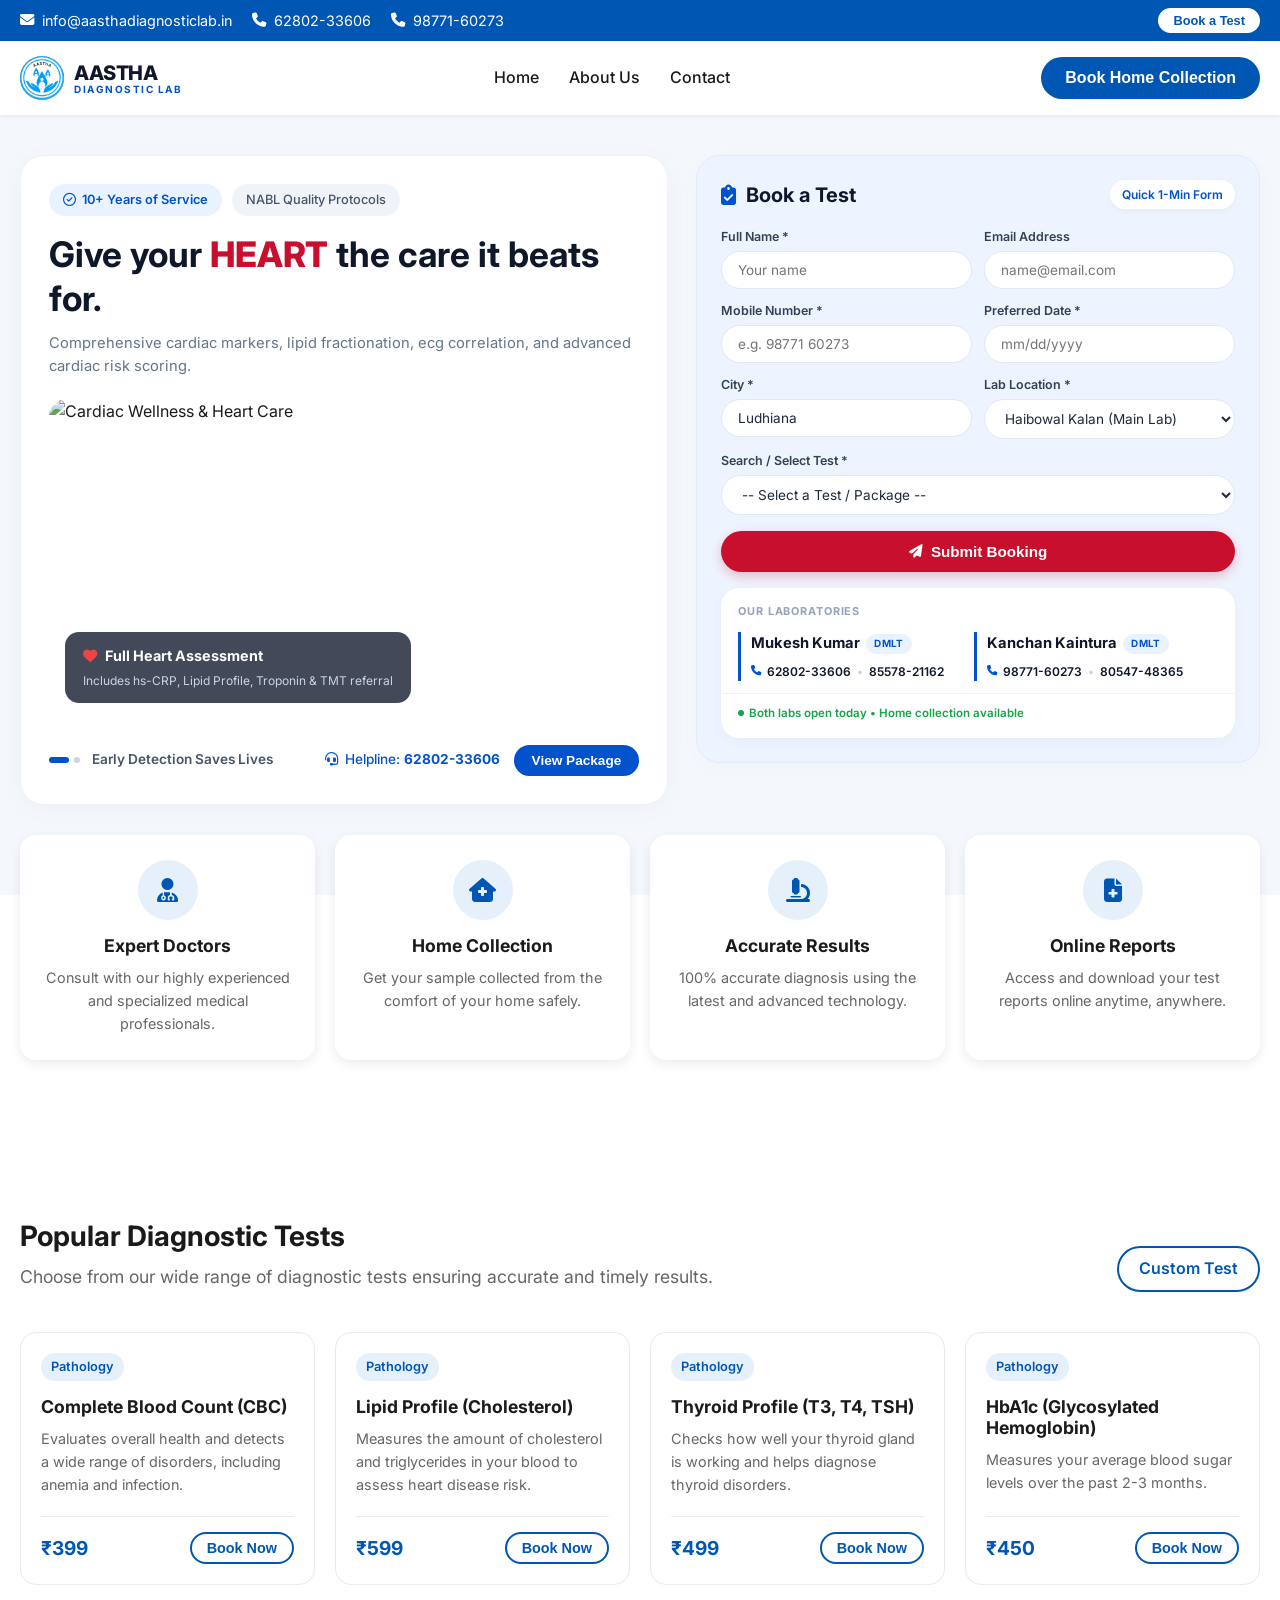
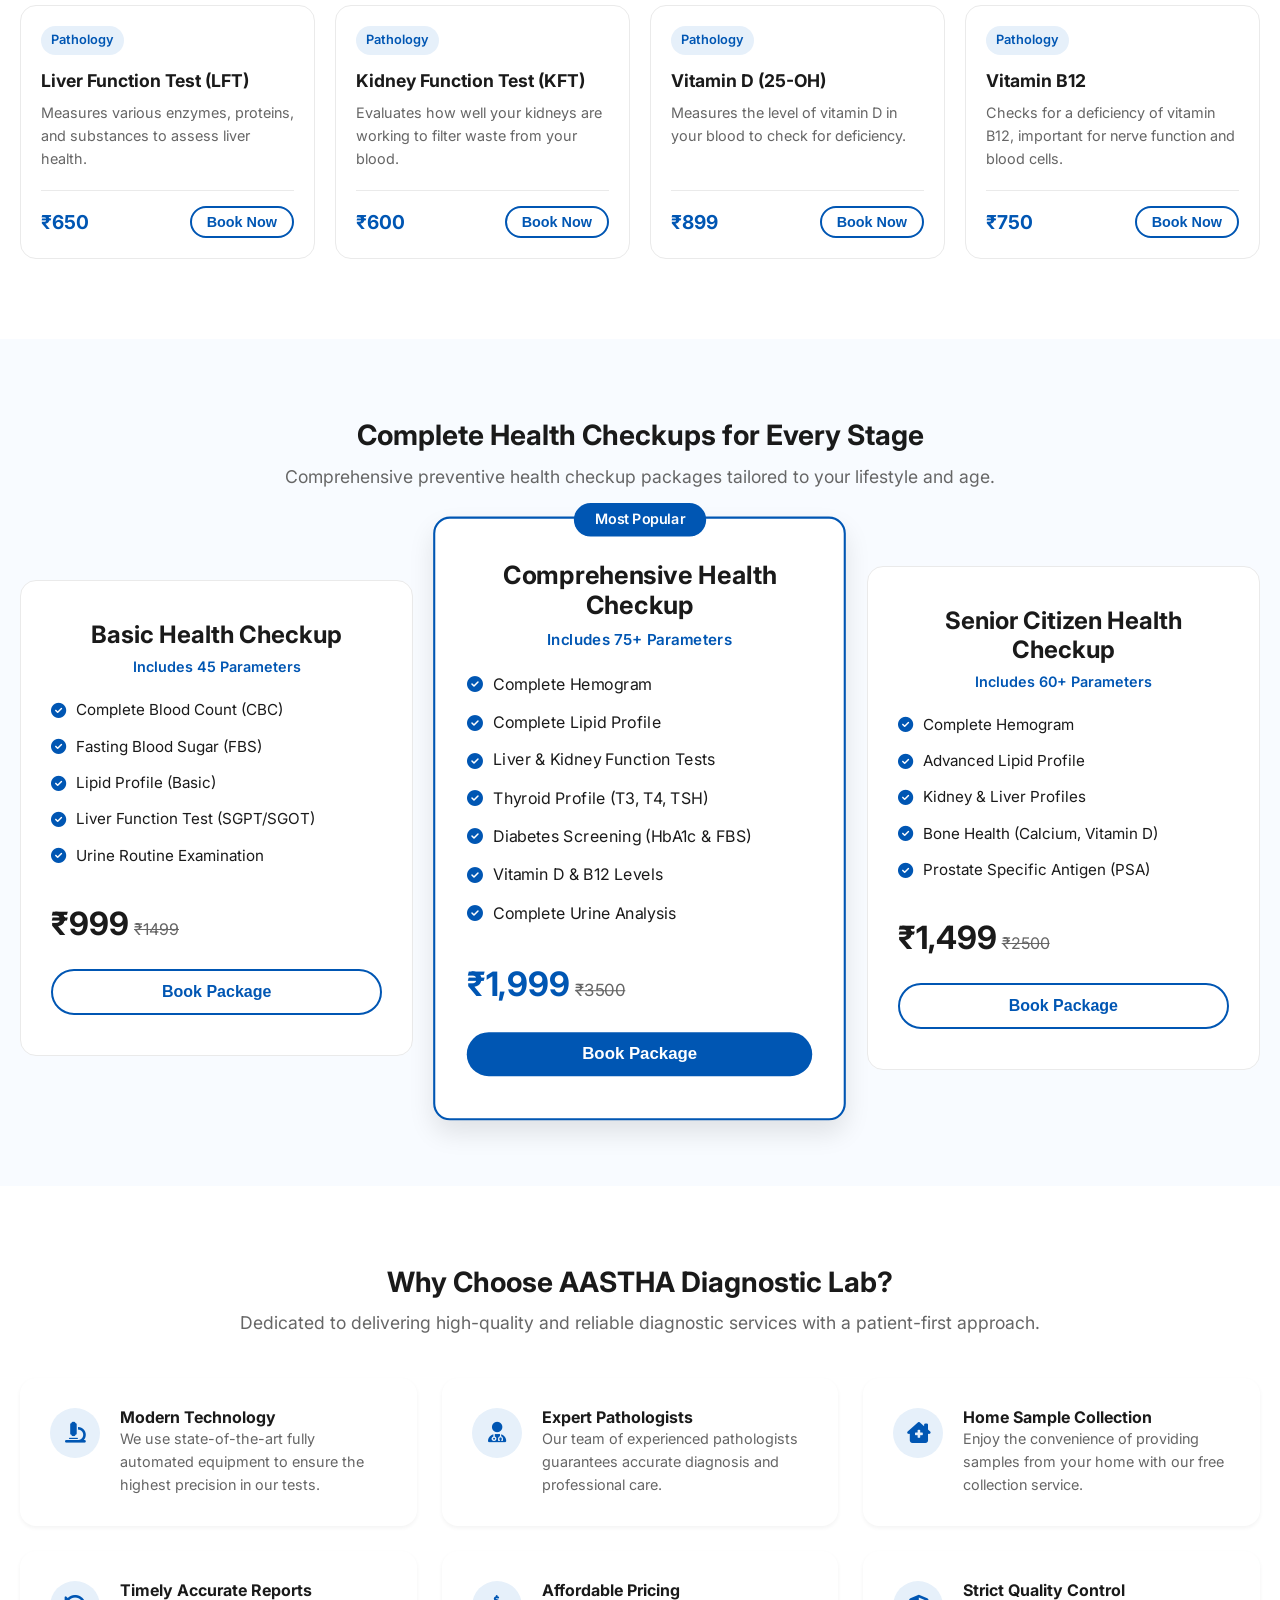
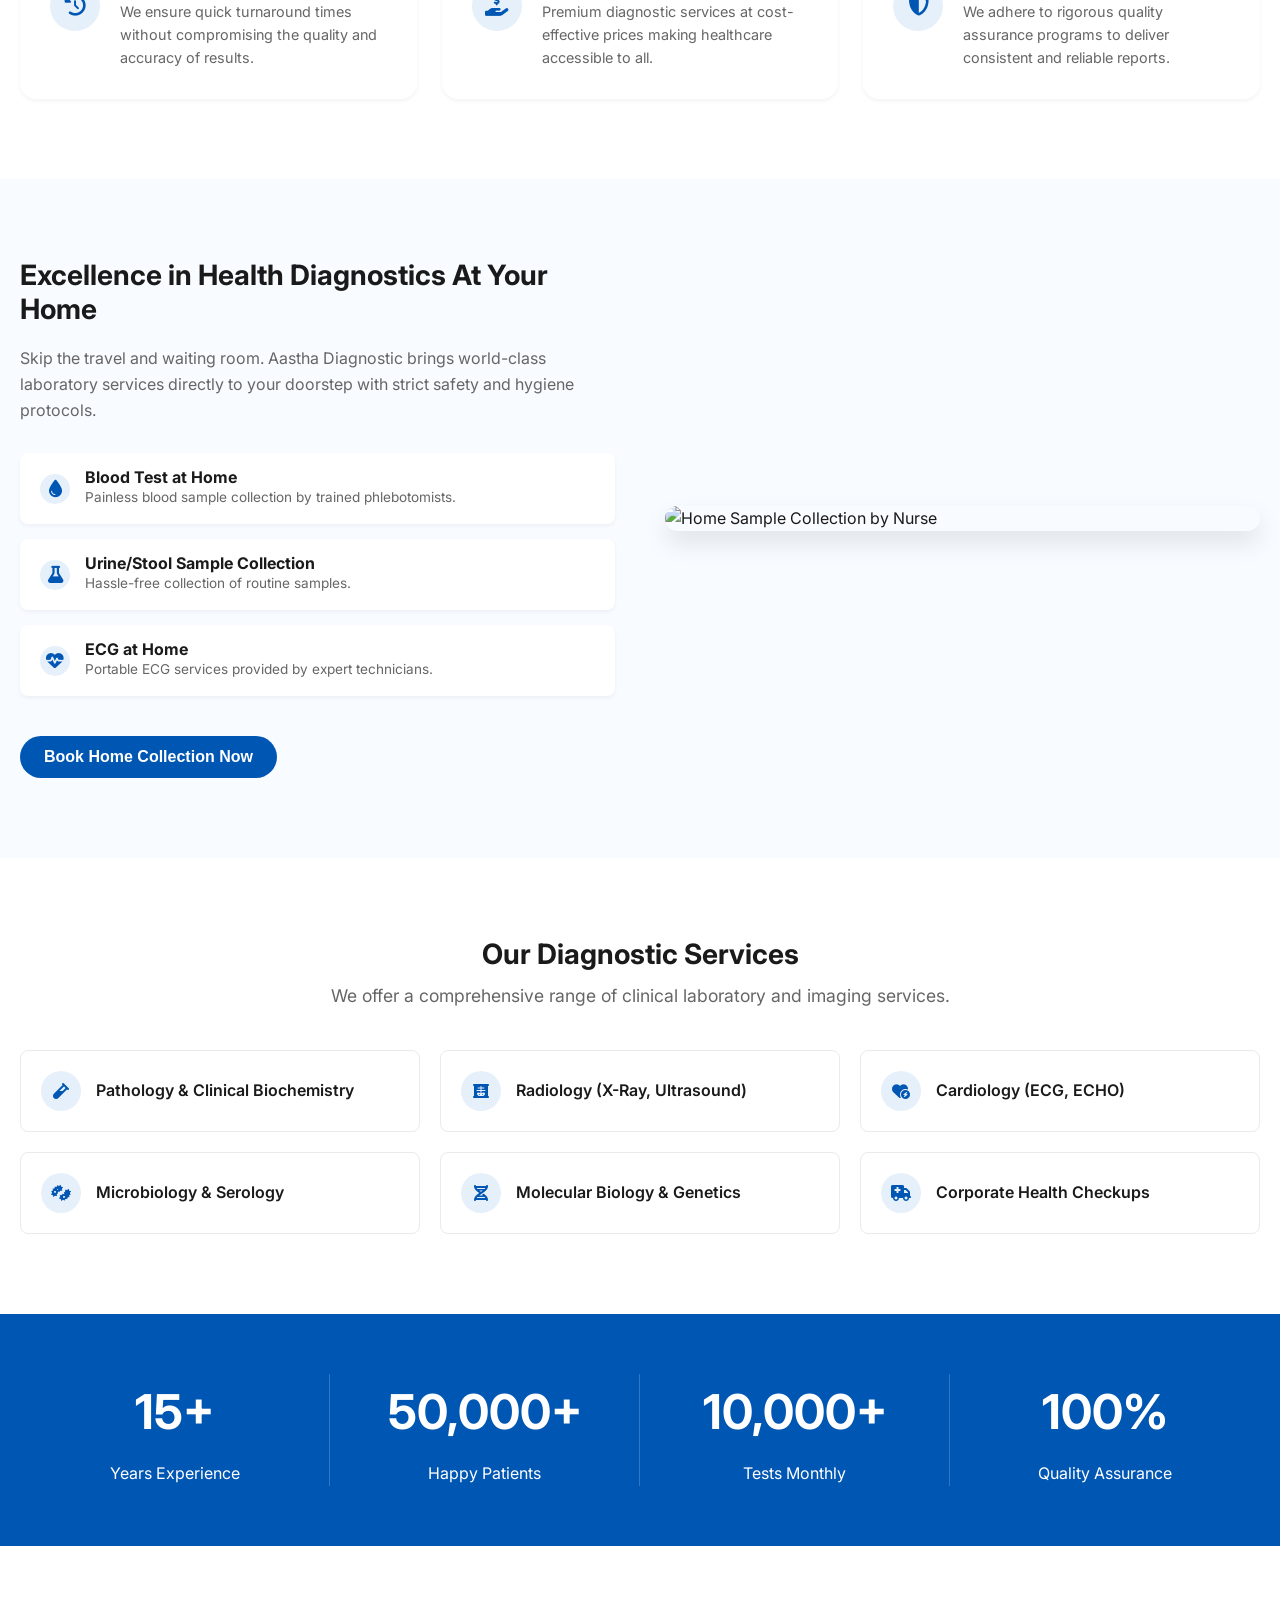
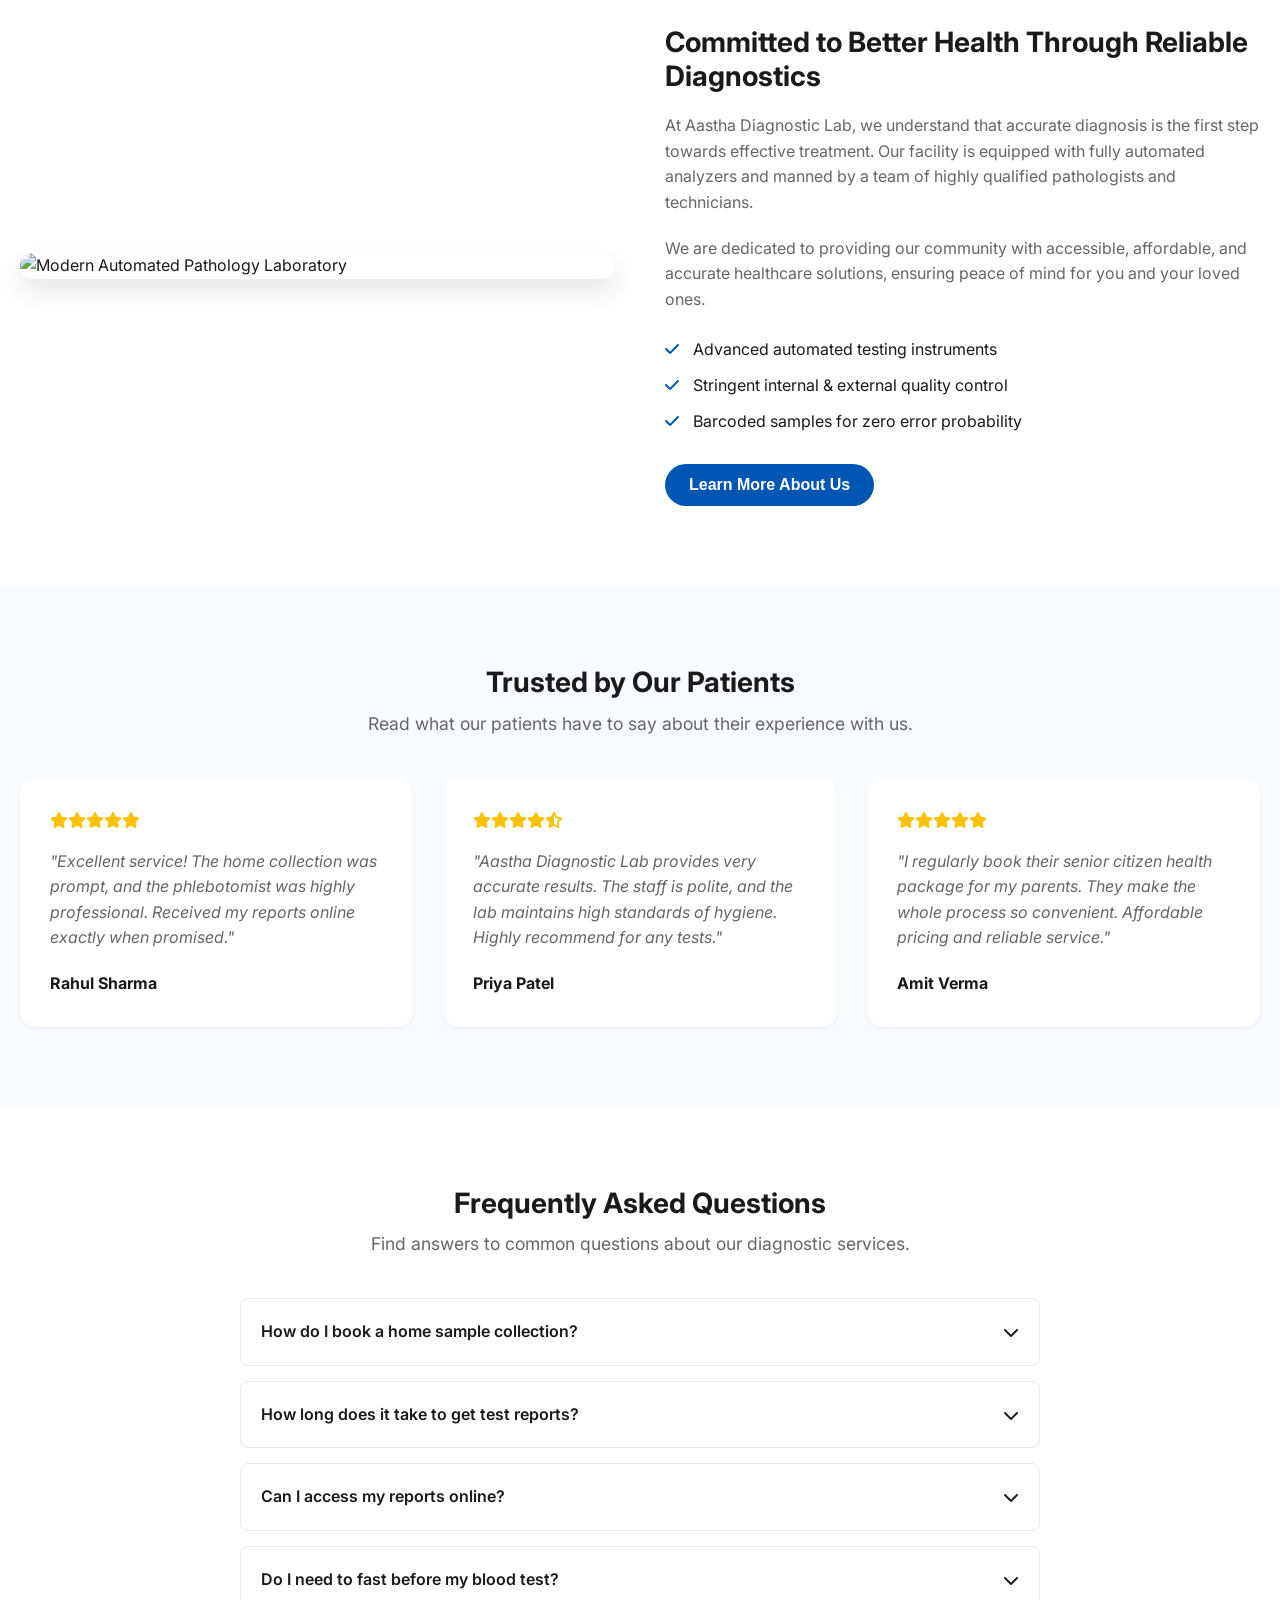
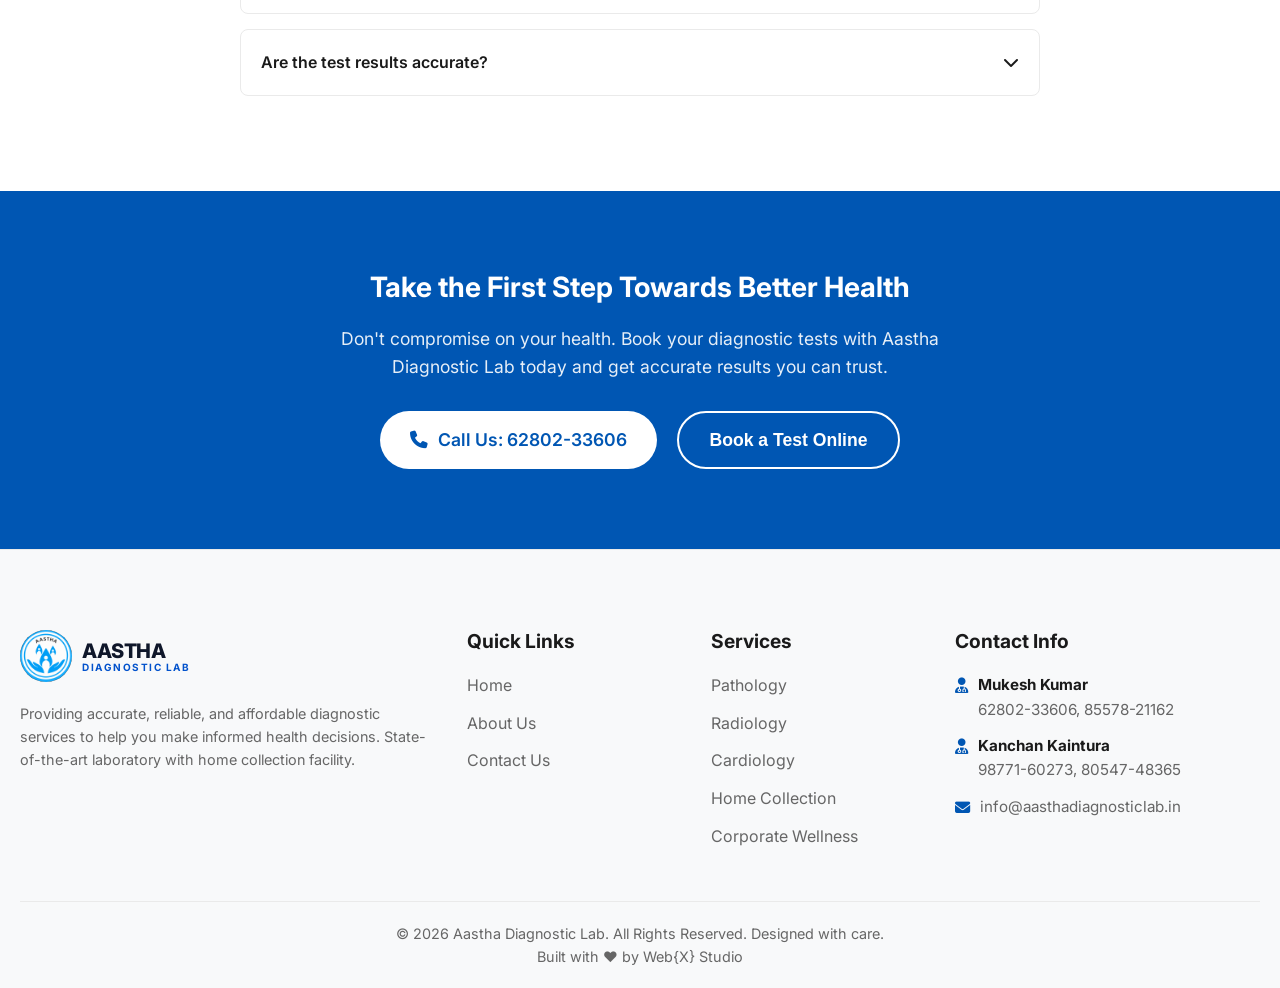
==== commit 6d2e710e: "updated education" ====
--- a/index.html
+++ b/index.html
@@ -198,7 +198,7 @@
                         <!-- Kanchan Kaintura content div -->
                         <div class="doctor-entry">
                             <div class="doctor-details-content">
-                                <div class="doctor-name">Kanchan Kaintura <span class="doctor-qual">B.Sc. MLT</span>
+                                <div class="doctor-name">Kanchan Kaintura <span class="doctor-qual">DMLT</span>
                                 </div>
                                 <div class="doctor-contact">
                                     <i class="fa-solid fa-phone"></i>
@@ -783,12 +783,12 @@
                     <ul style="color:var(--text-muted); font-size:0.95rem;">
                         <li style="display:flex; gap:10px;"><i class="fa-solid fa-user-doctor"
                                 style="color:var(--primary-blue); margin-top:5px;"></i> <span><strong
-                                    style="color:#1a1a1a;">Mukesh Kumar (DMLT)</strong> <br><a href="tel:+916280233606"
+                                    style="color:#1a1a1a;">Mukesh Kumar</strong> <br><a href="tel:+916280233606"
                                     style="display:inline;">62802-33606</a>, <a href="tel:+918557821162"
                                     style="display:inline;">85578-21162</a></span></li>
                         <li style="display:flex; gap:10px;"><i class="fa-solid fa-user-doctor"
                                 style="color:var(--primary-blue); margin-top:5px;"></i> <span><strong
-                                    style="color:#1a1a1a;">Kanchan Kaintura (B.Sc. MLT)</strong><br><a
+                                    style="color:#1a1a1a;">Kanchan Kaintura</strong><br><a
                                     href="tel:+919877160273" style="display:inline;">98771-60273</a>, <a
                                     href="tel:+918054748365" style="display:inline;">80547-48365</a></span></li>
                         <li style="display:flex; gap:10px;"><i class="fa-solid fa-envelope"
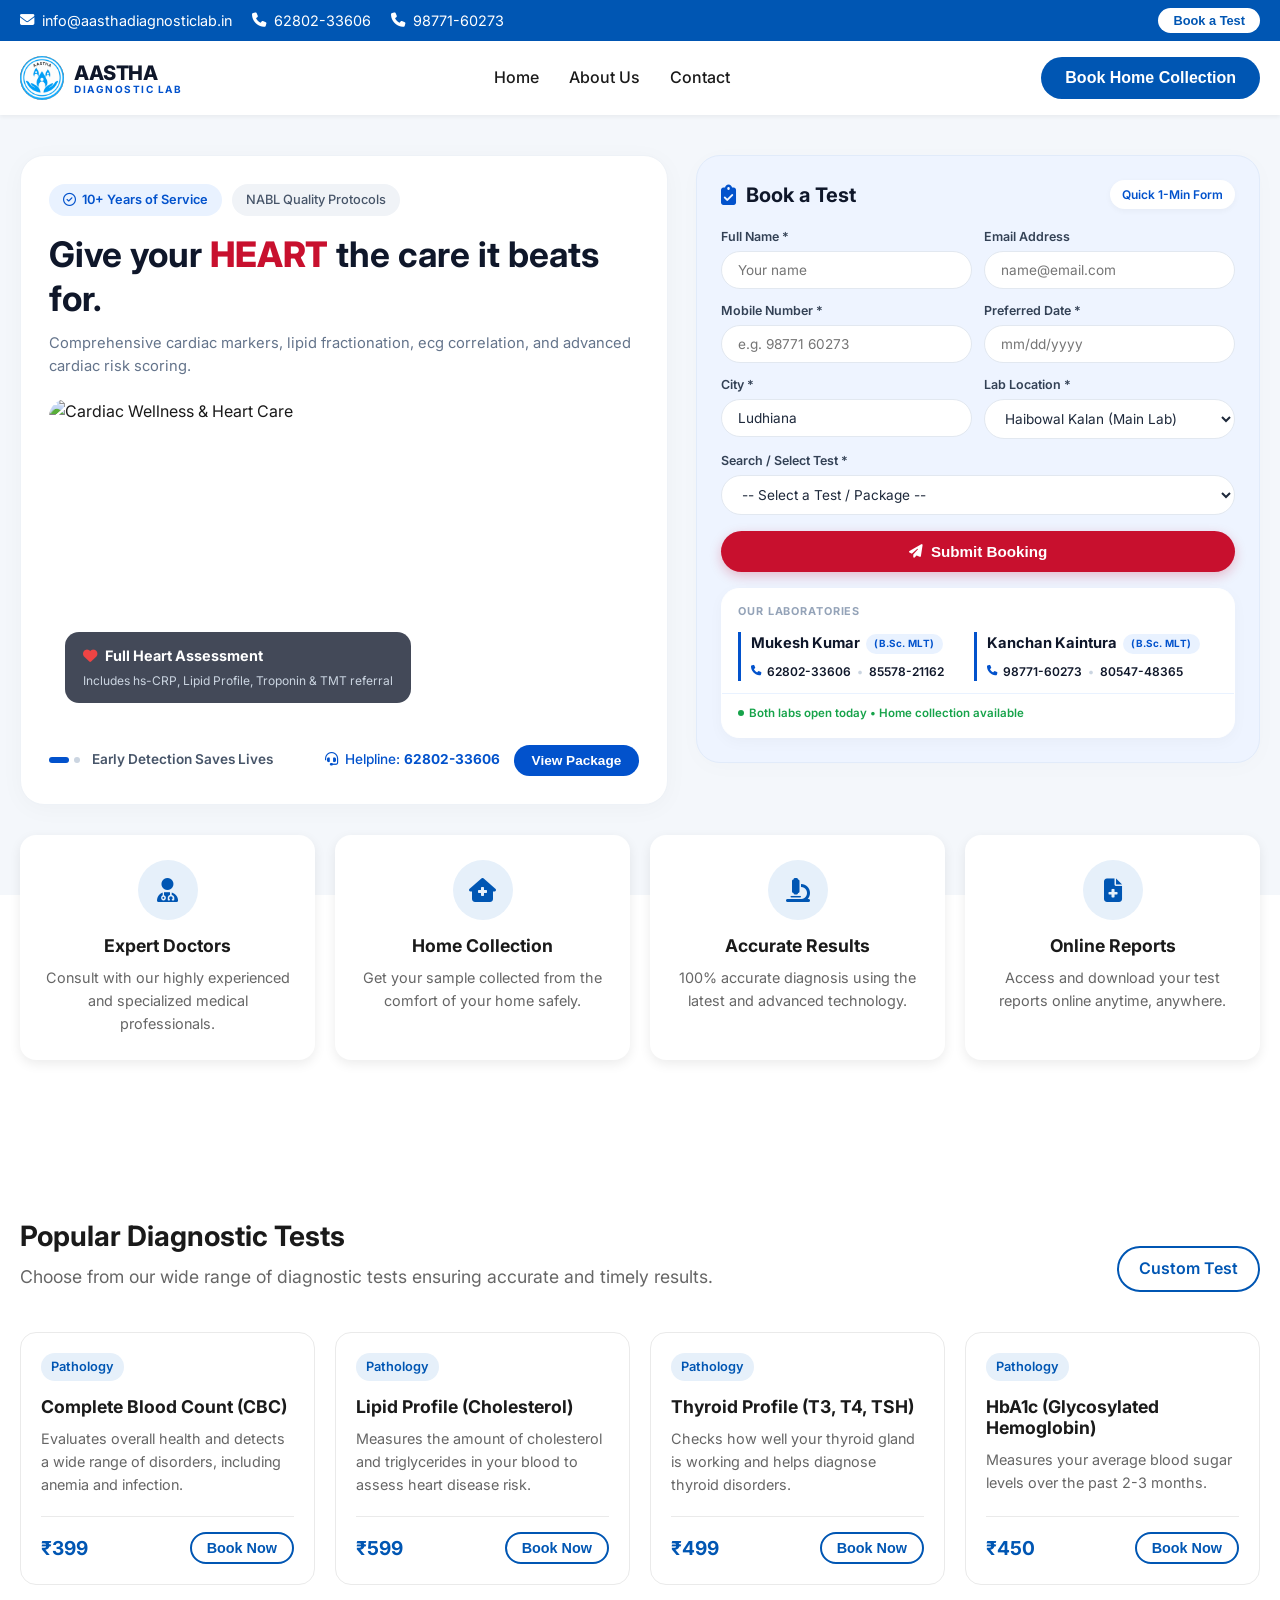
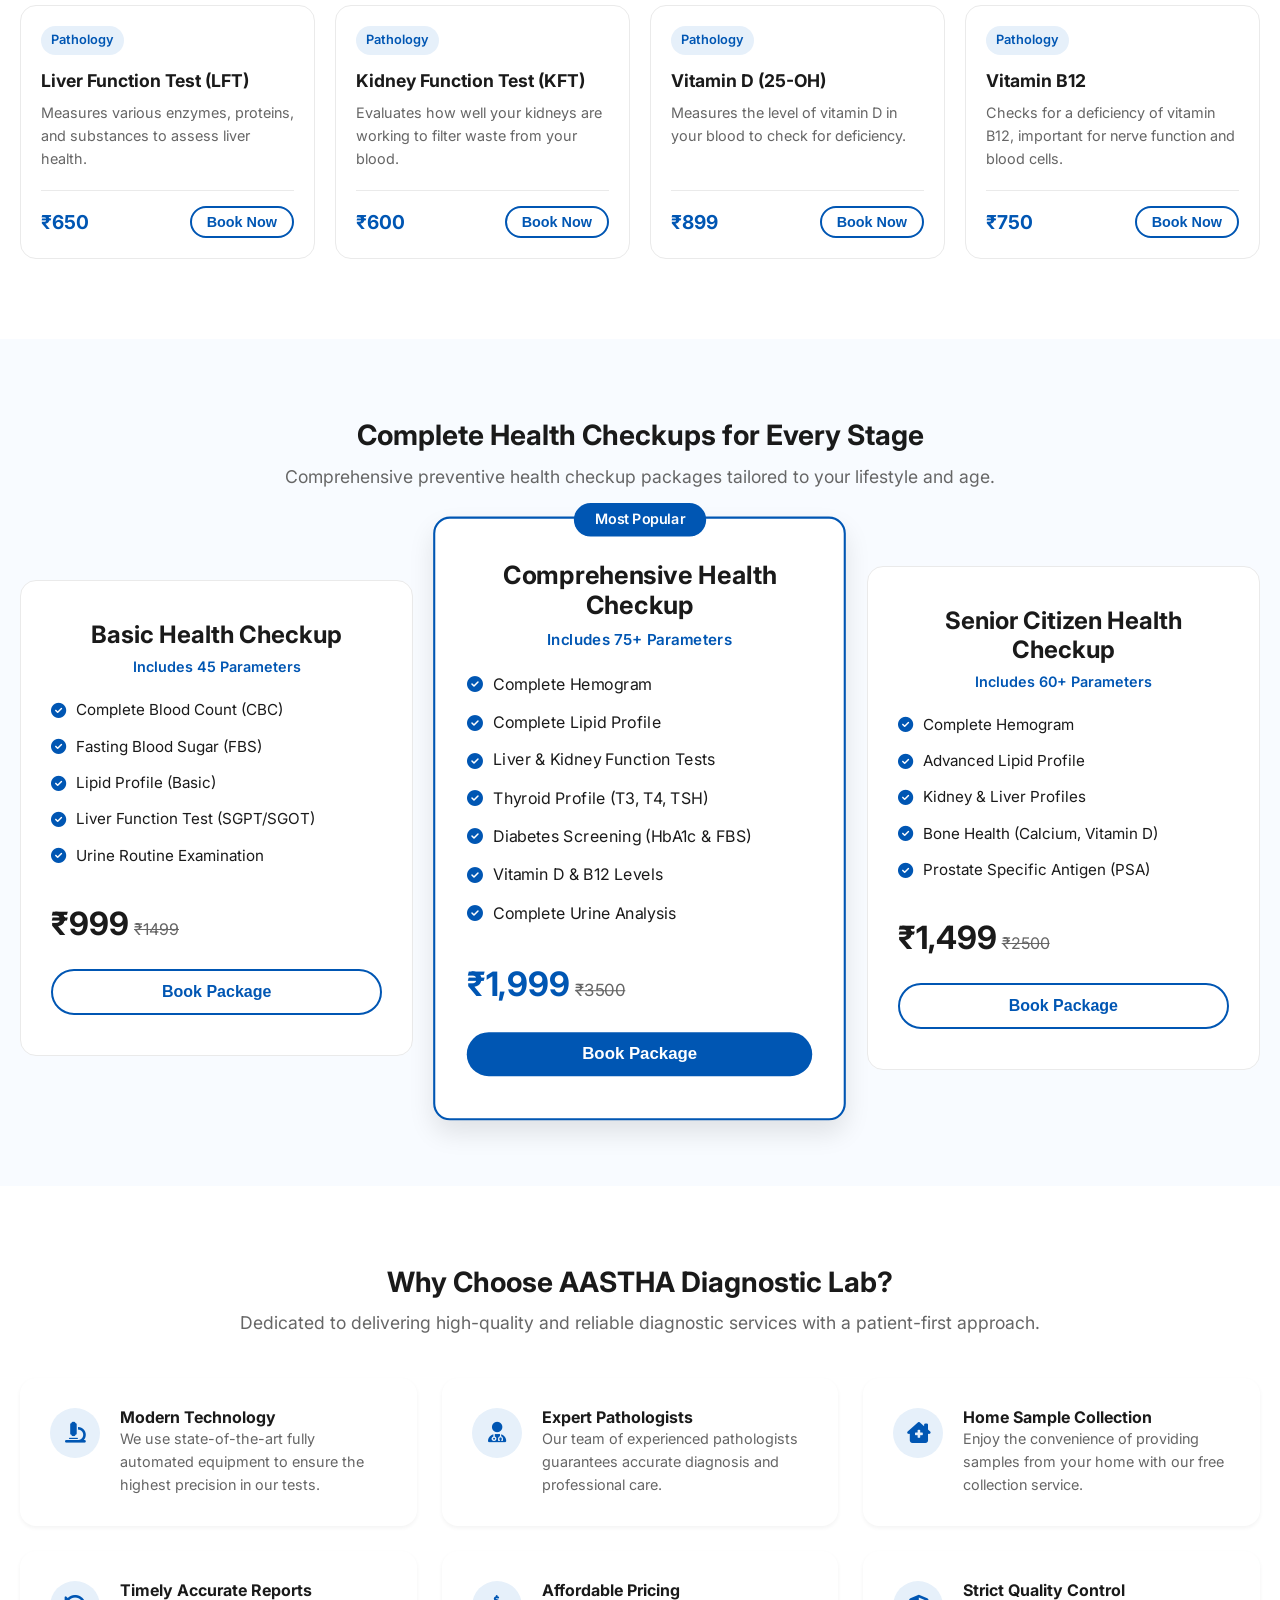
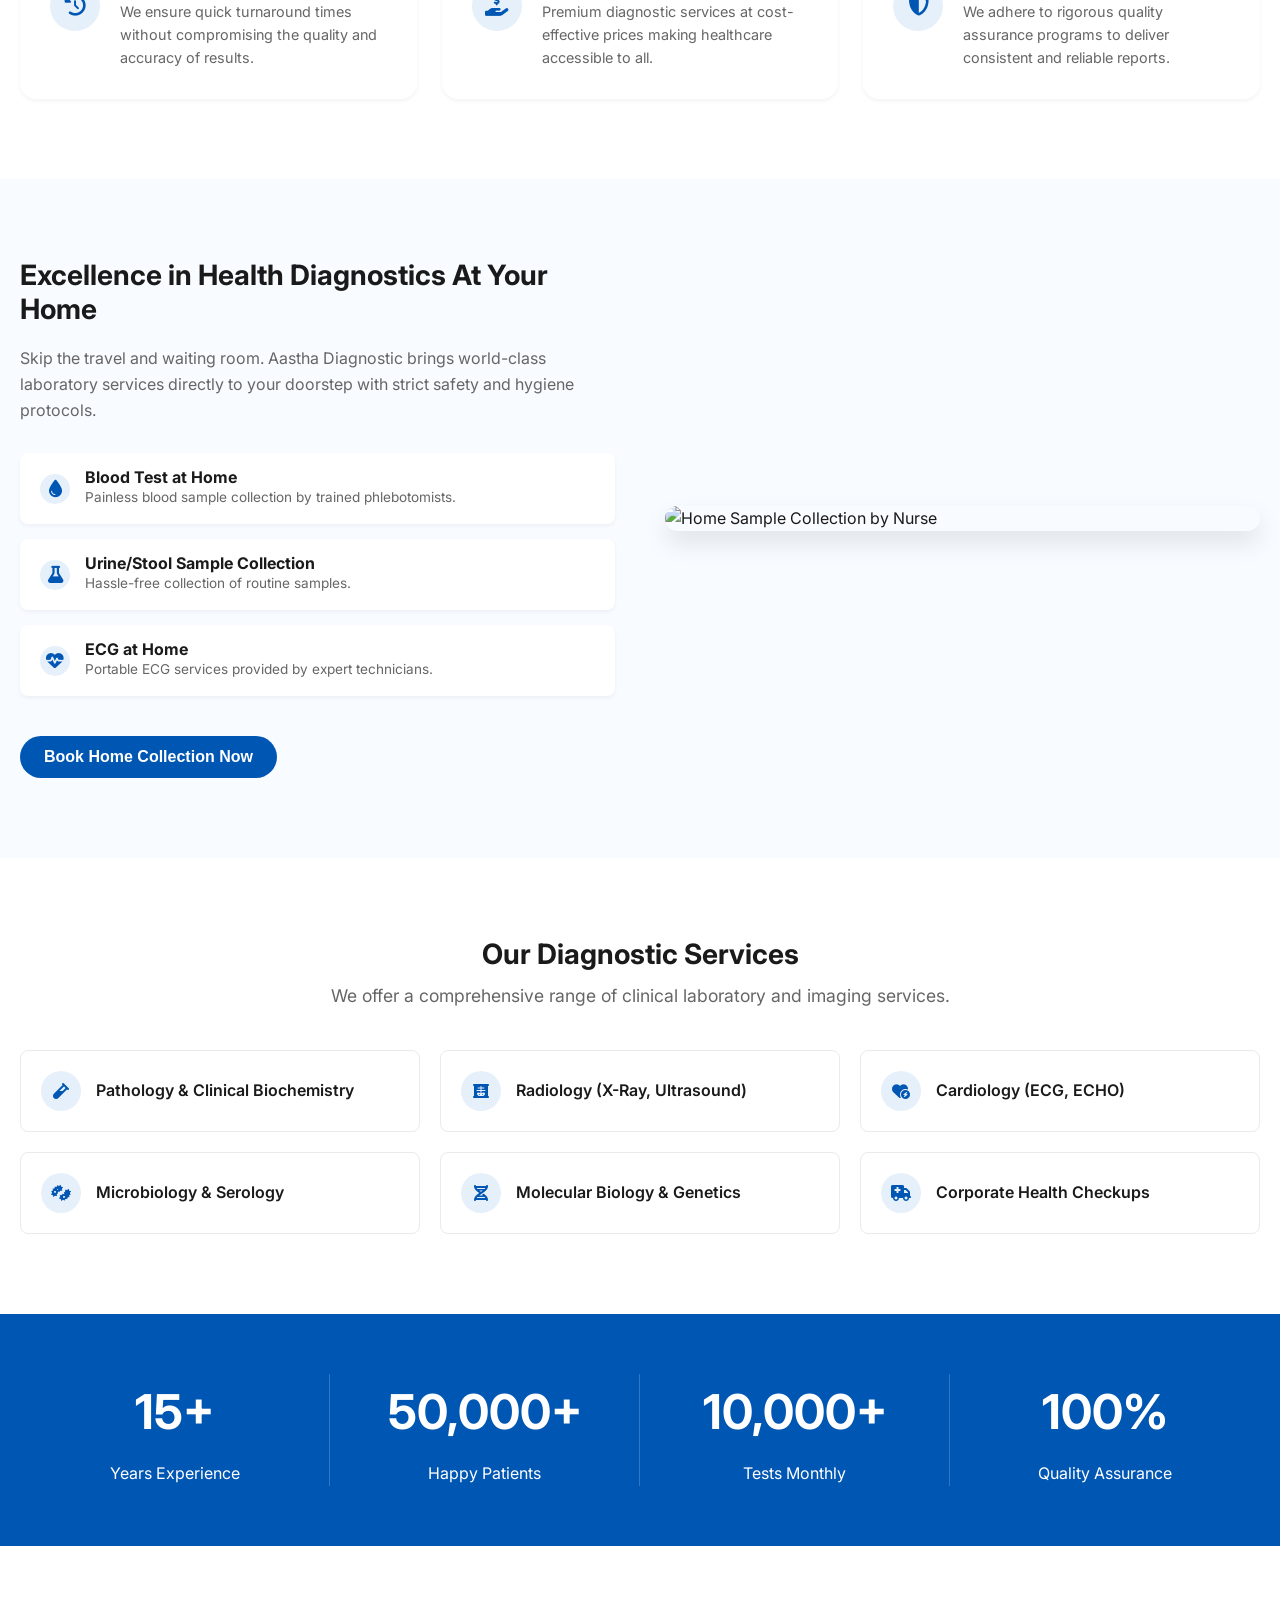
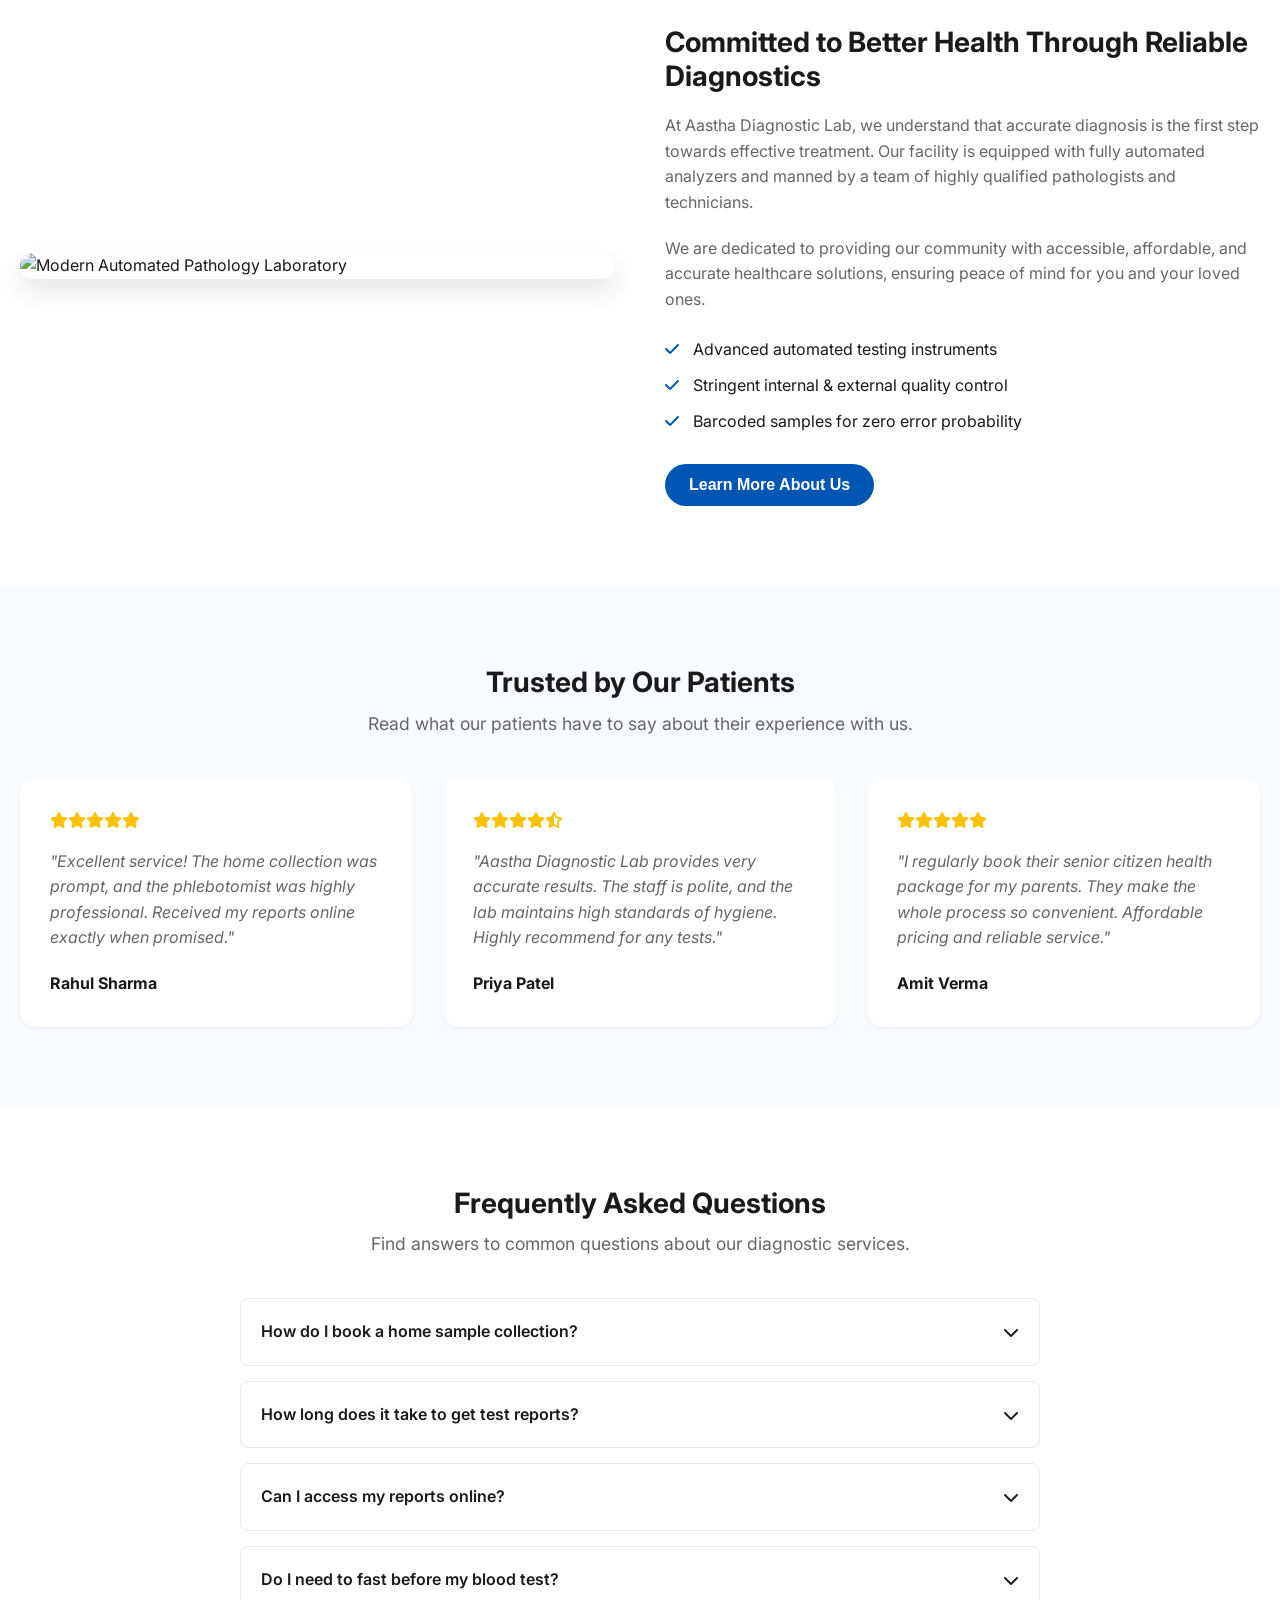
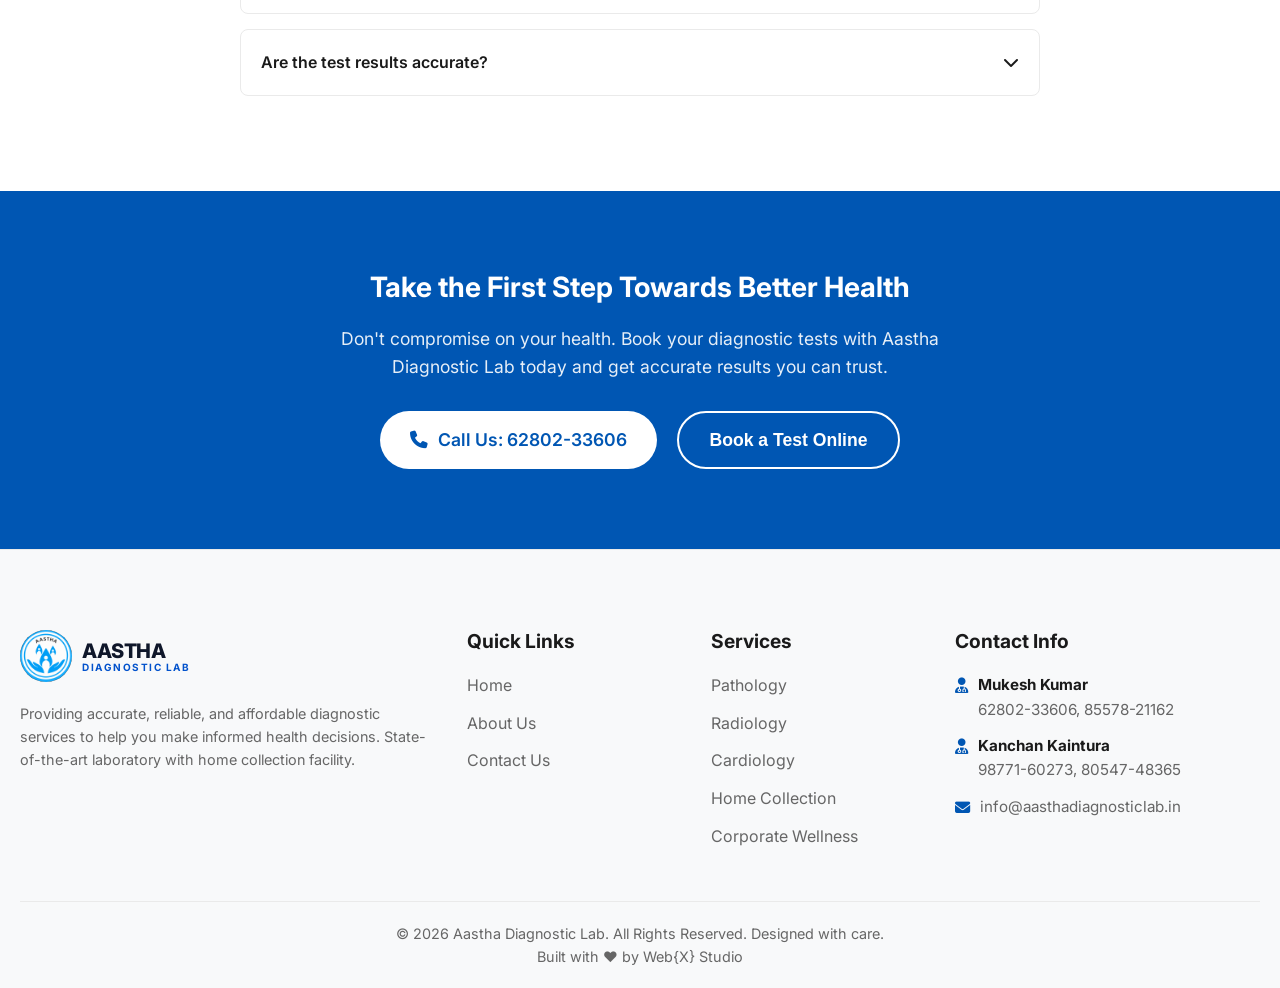
==== commit b780ff7b: "update" ====
--- a/index.html
+++ b/index.html
@@ -185,7 +185,7 @@
                         <!-- Mukesh Kumar content div -->
                         <div class="doctor-entry">
                             <div class="doctor-details-content">
-                                <div class="doctor-name">Mukesh Kumar <span class="doctor-qual">DMLT</span></div>
+                                <div class="doctor-name">Mukesh Kumar <span class="doctor-qual">(B.Sc. MLT)</span></div>
                                 <div class="doctor-contact">
                                     <i class="fa-solid fa-phone"></i>
                                     <a href="tel:+916280233606">62802-33606</a>
@@ -198,7 +198,7 @@
                         <!-- Kanchan Kaintura content div -->
                         <div class="doctor-entry">
                             <div class="doctor-details-content">
-                                <div class="doctor-name">Kanchan Kaintura <span class="doctor-qual">DMLT</span>
+                                <div class="doctor-name">Kanchan Kaintura <span class="doctor-qual">(B.Sc. MLT)</span>
                                 </div>
                                 <div class="doctor-contact">
                                     <i class="fa-solid fa-phone"></i>
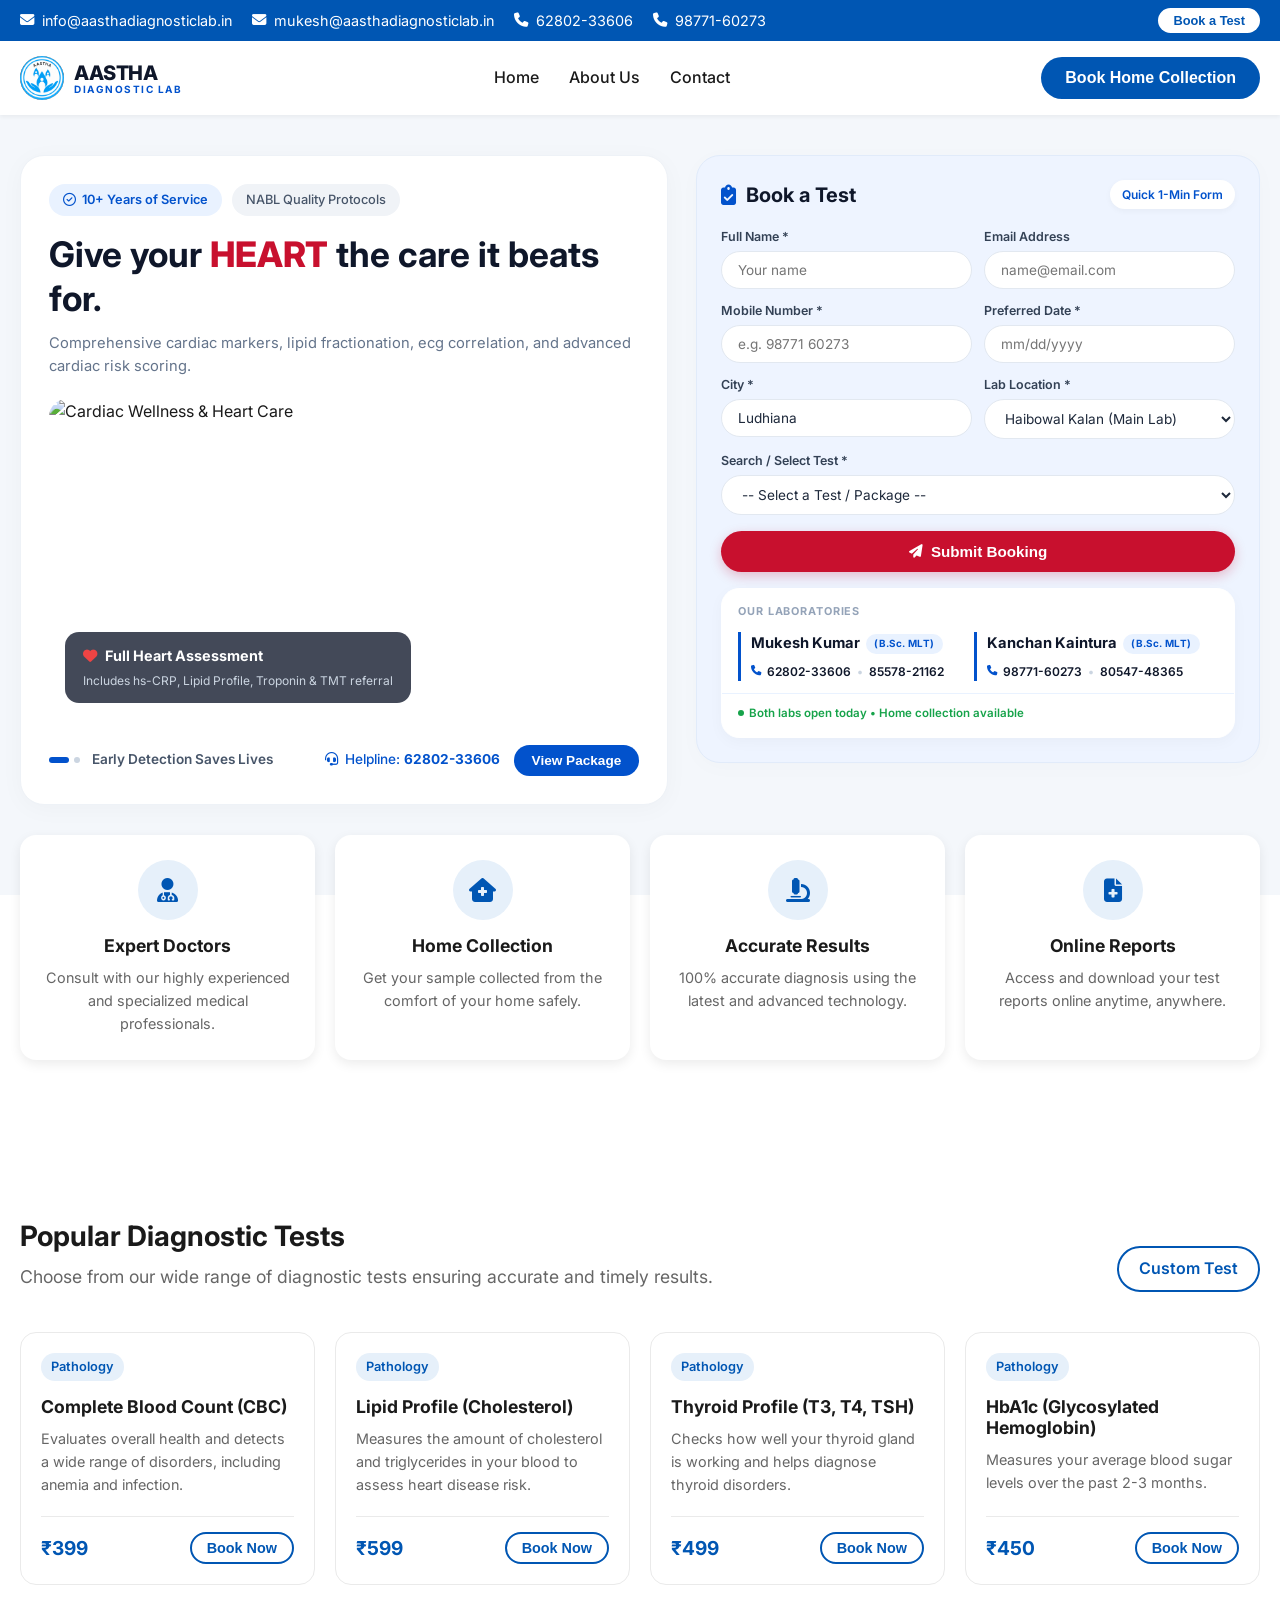
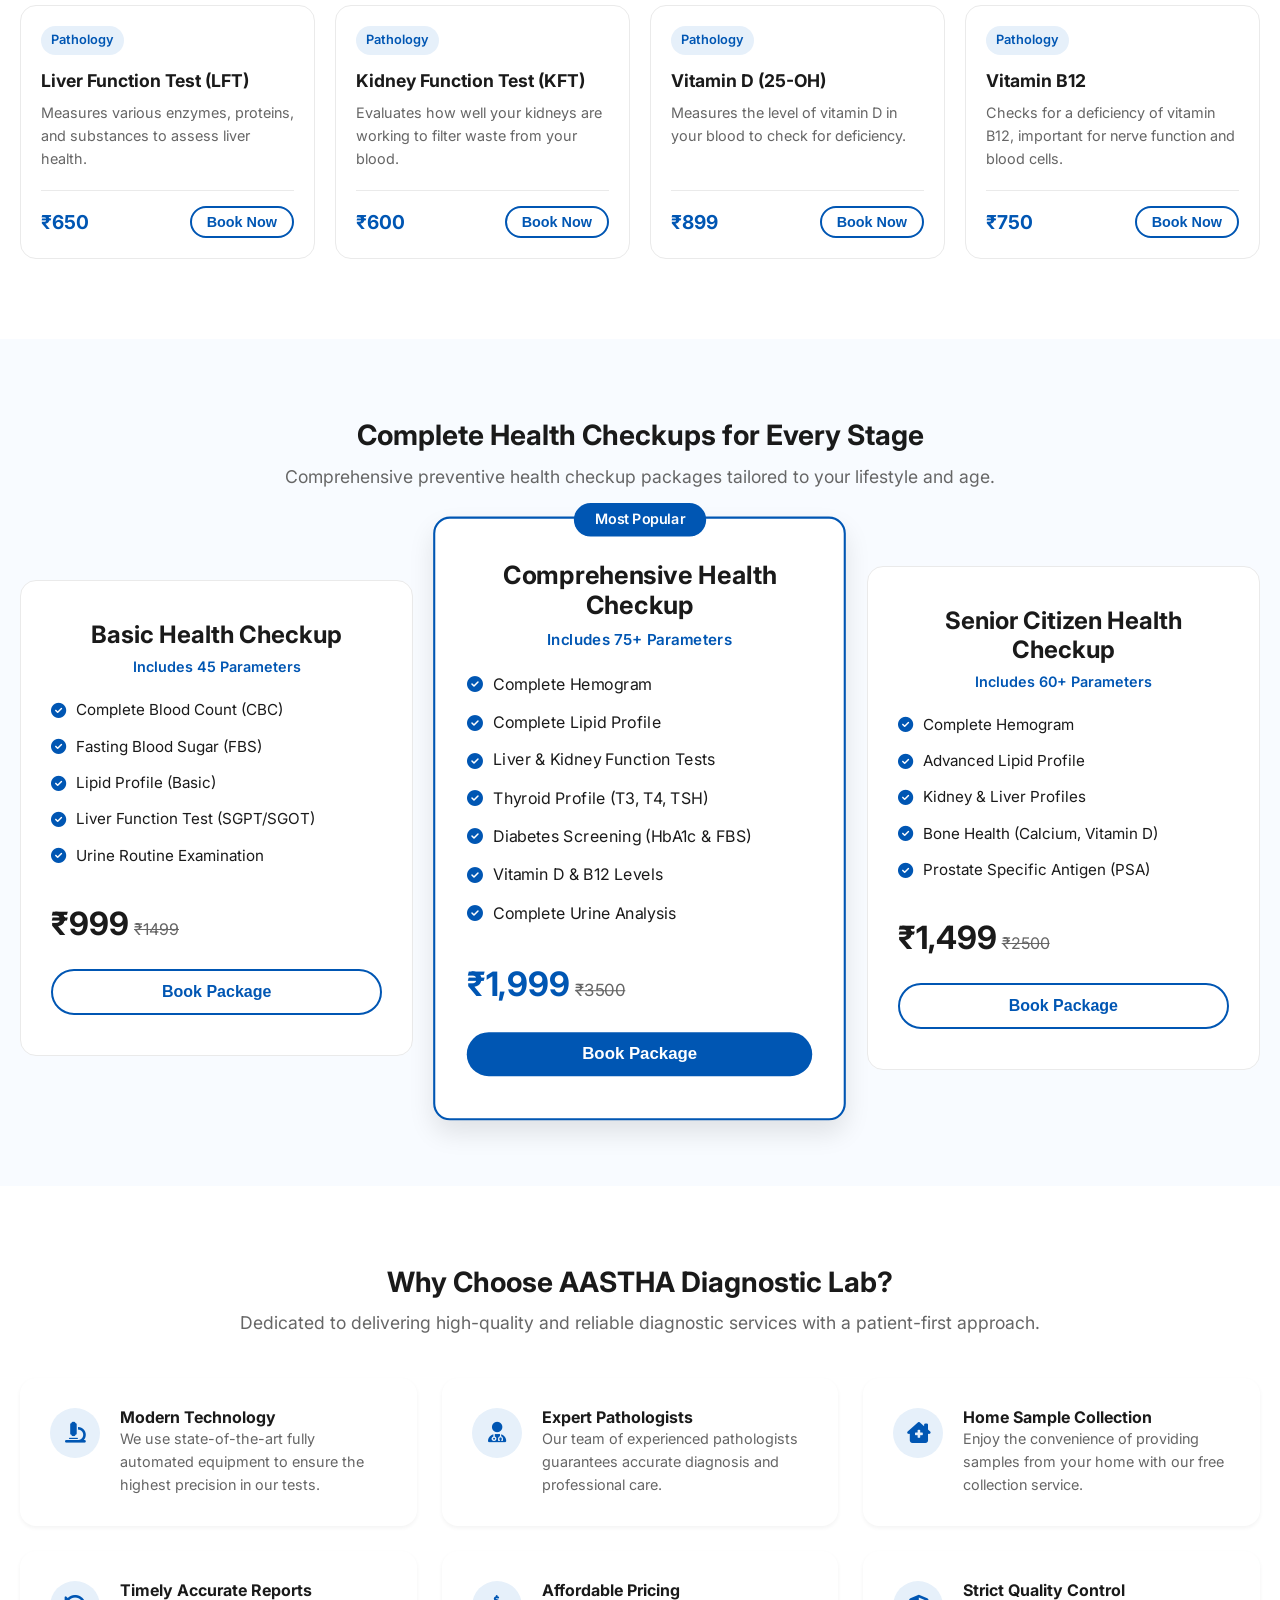
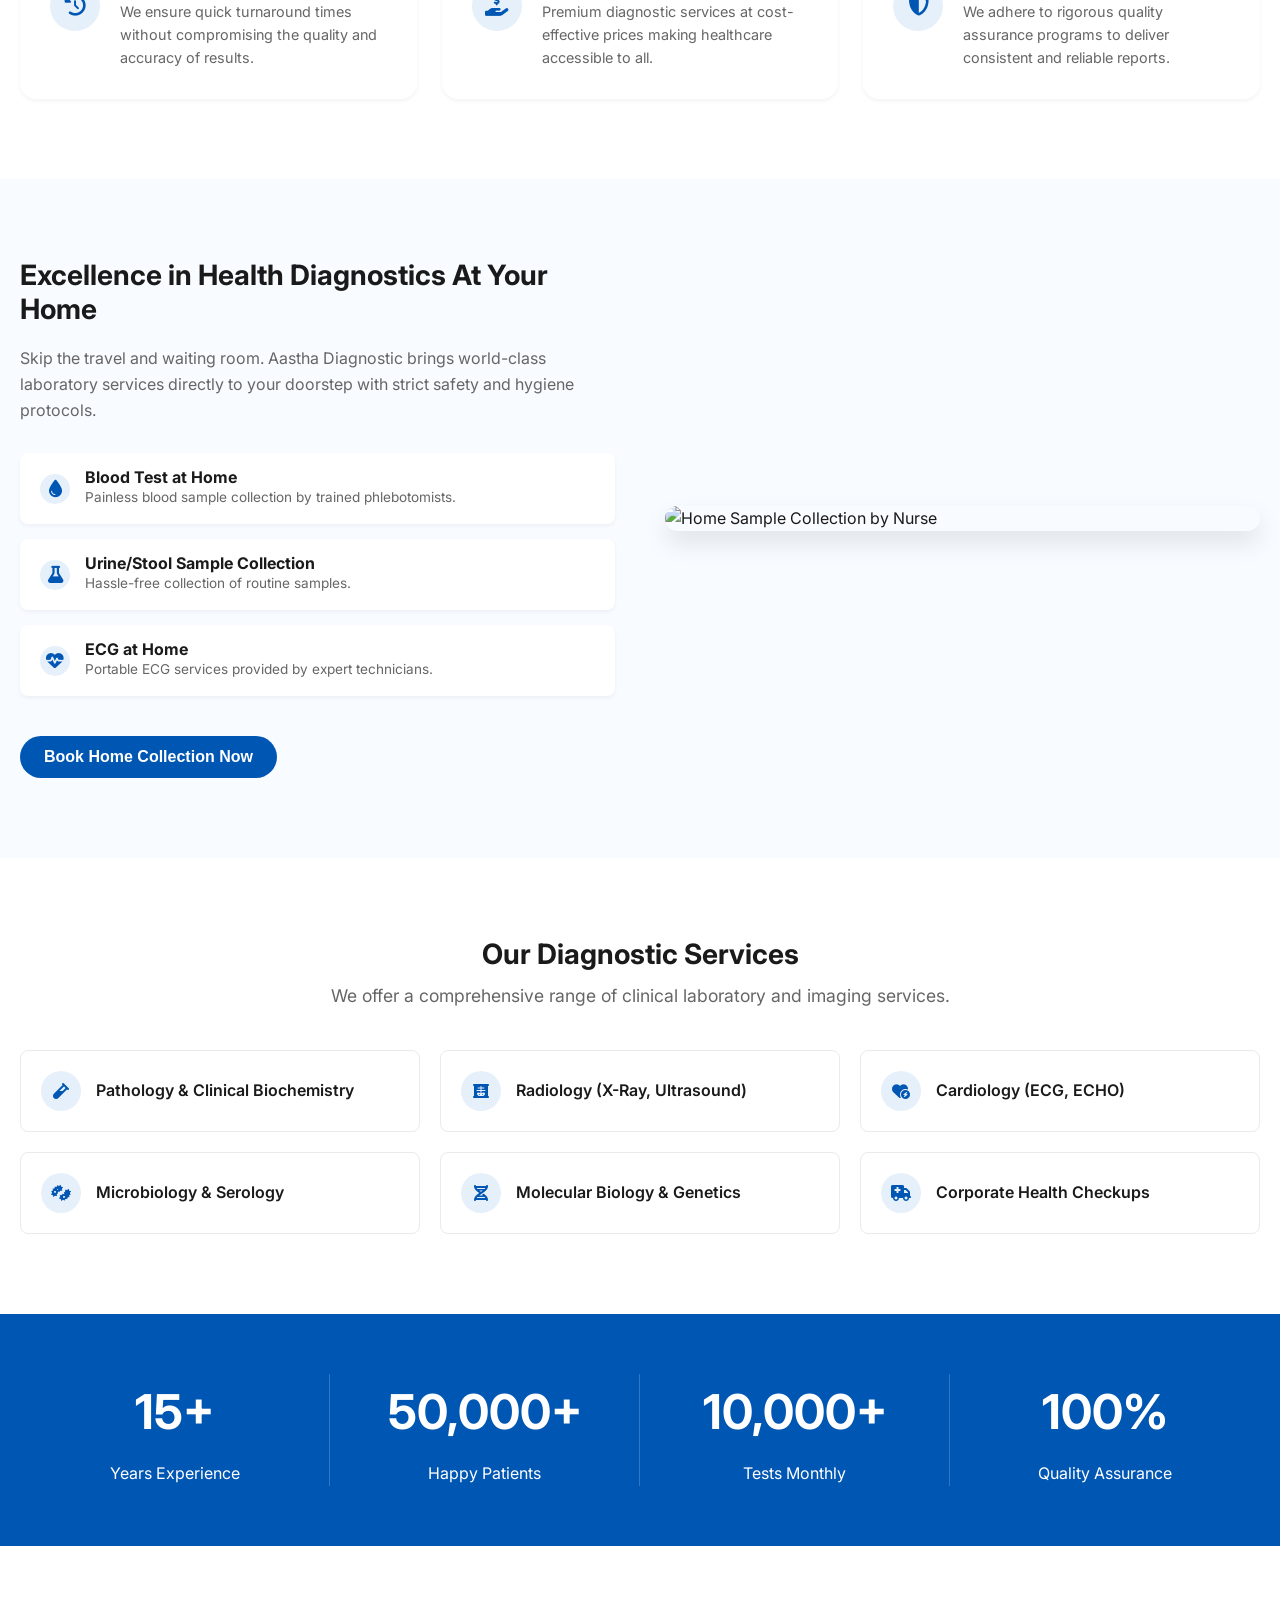
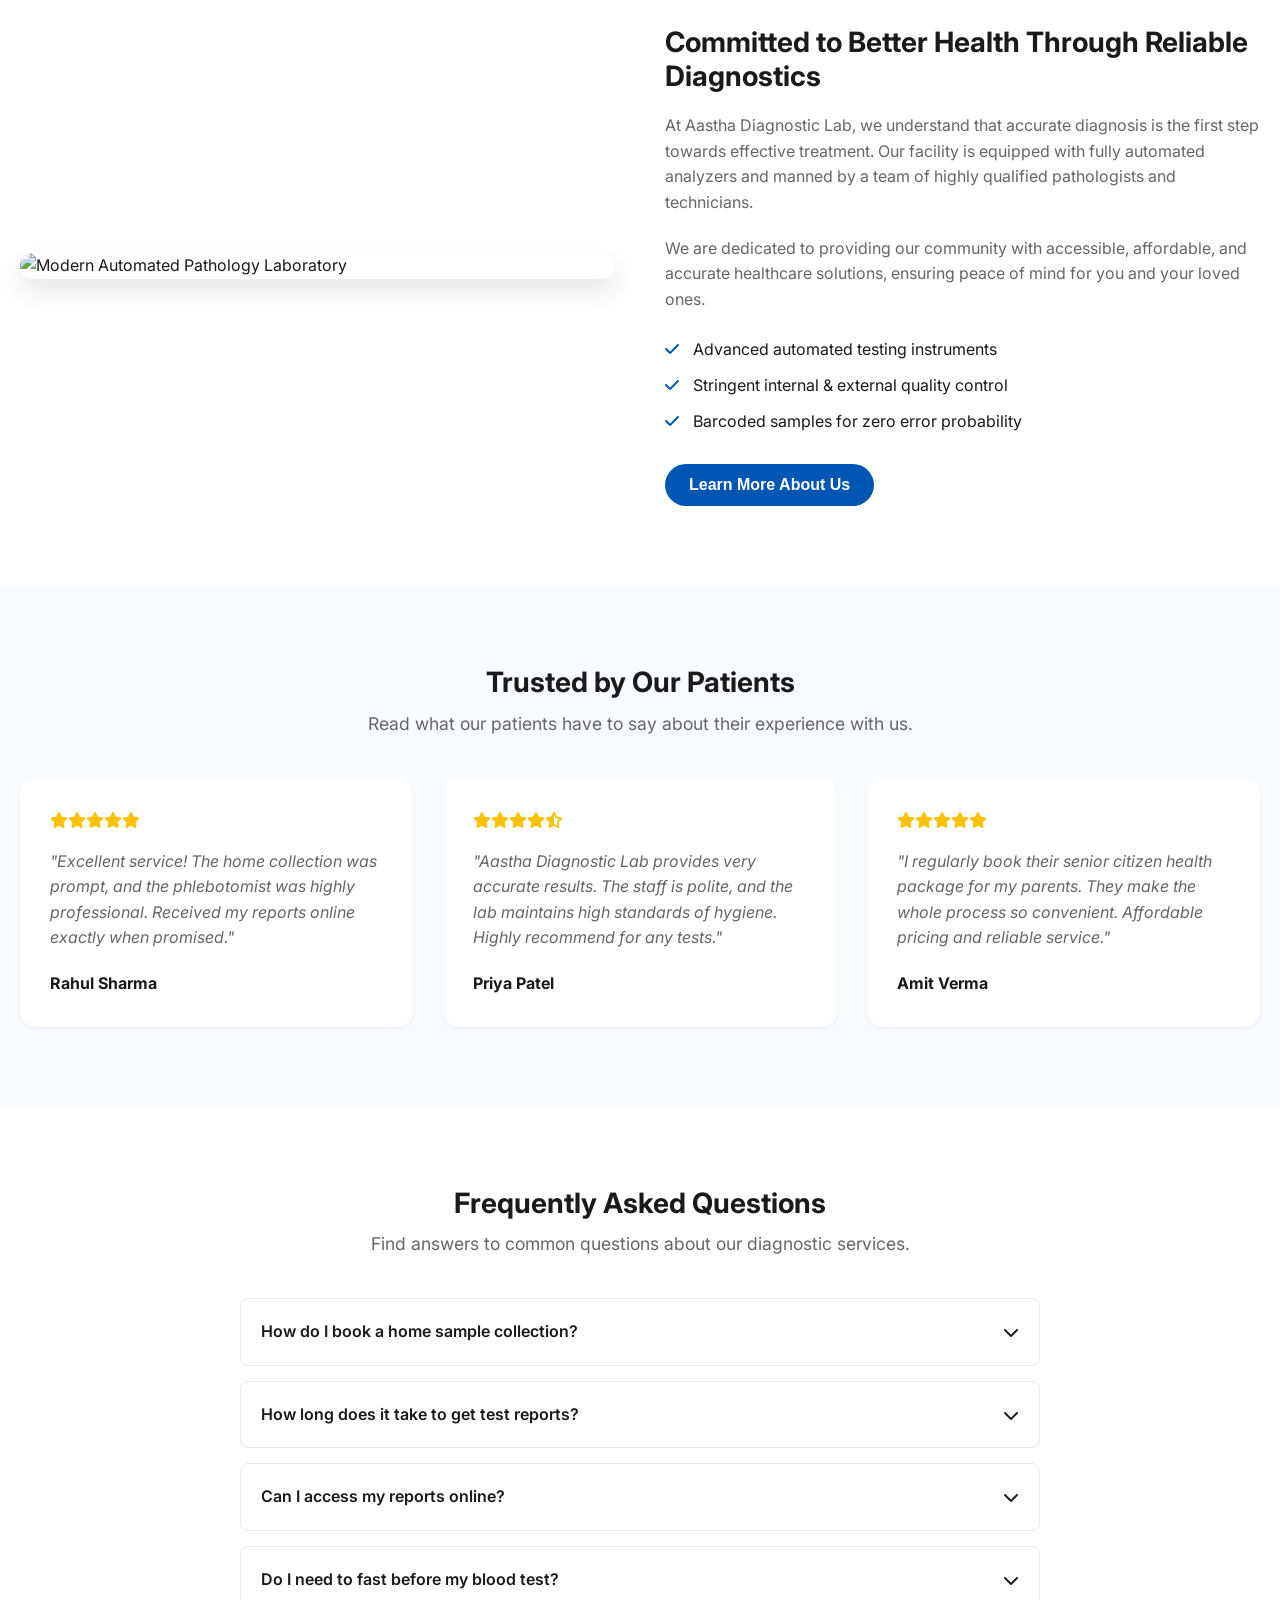
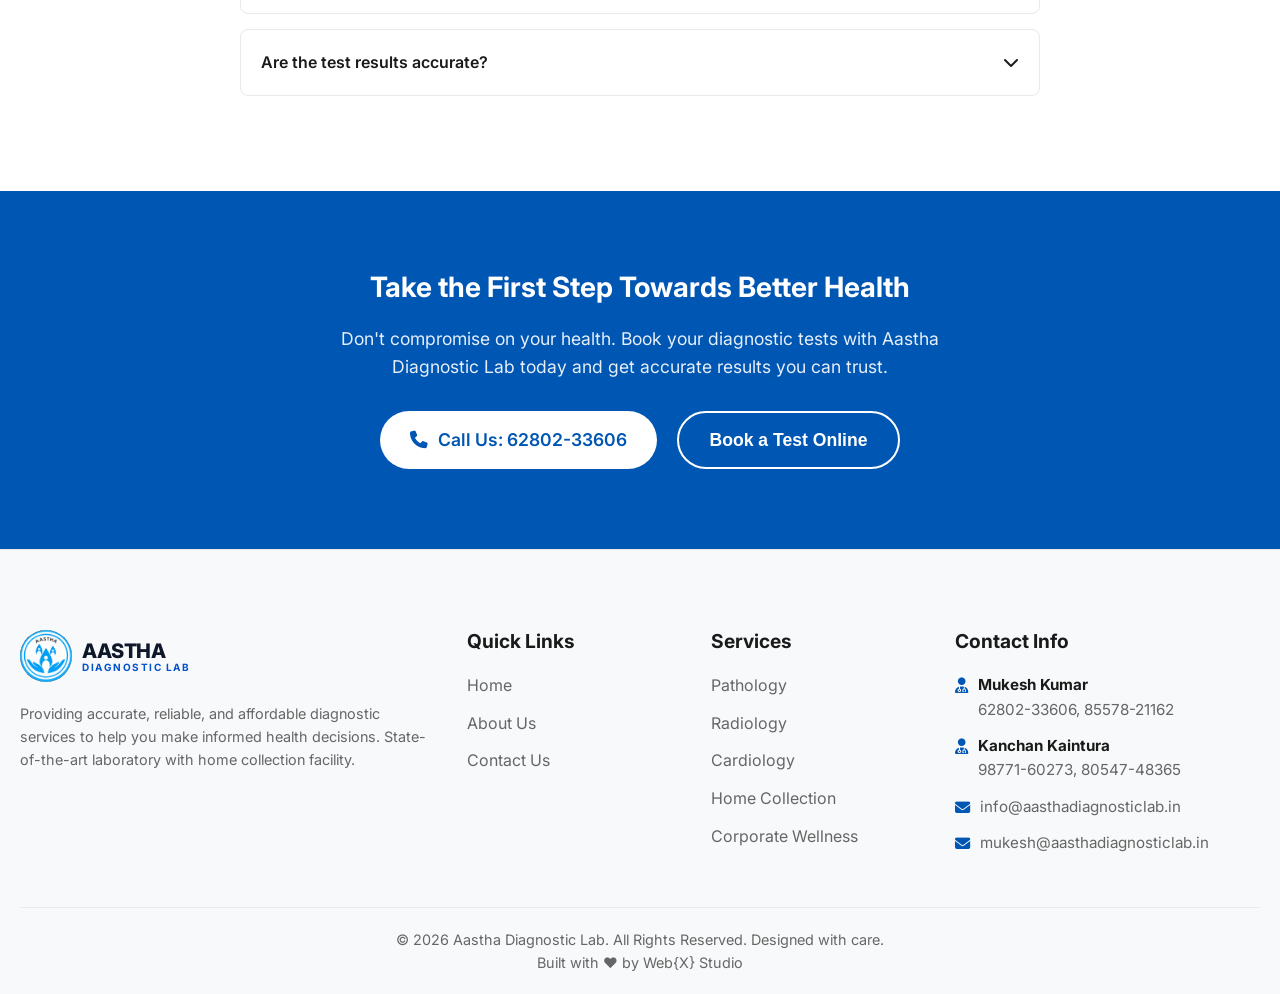
==== commit 579a2d56: "Add mukesh@aasthadiagnosticlab.in to header and contact details Adds the second email alongside info" ====
--- a/index.html
+++ b/index.html
@@ -21,6 +21,8 @@
             <div class="top-contact">
                 <a href="mailto:info@aasthadiagnosticlab.in"><i class="fa-solid fa-envelope"></i>
                     info@aasthadiagnosticlab.in</a>
+                <a href="mailto:mukesh@aasthadiagnosticlab.in"><i class="fa-solid fa-envelope"></i>
+                    mukesh@aasthadiagnosticlab.in</a>
                 <a href="tel:+916280233606"><i class="fa-solid fa-phone"></i> 62802-33606</a>
                 <a href="tel:+919877160273"><i class="fa-solid fa-phone"></i> 98771-60273</a>
             </div>
@@ -795,6 +797,10 @@
                                 style="color:var(--primary-blue); margin-top:5px;"></i> <a
                                 href="mailto:info@aasthadiagnosticlab.in"
                                 style="display:inline;">info@aasthadiagnosticlab.in</a></li>
+                        <li style="display:flex; gap:10px;"><i class="fa-solid fa-envelope"
+                                style="color:var(--primary-blue); margin-top:5px;"></i> <a
+                                href="mailto:mukesh@aasthadiagnosticlab.in"
+                                style="display:inline;">mukesh@aasthadiagnosticlab.in</a></li>
                     </ul>
                 </div>
             </div>
--- a/css/styles.css
+++ b/css/styles.css
@@ -143,11 +143,14 @@
   display: flex;
   justify-content: space-between;
   align-items: center;
+  flex-wrap: wrap;
+  gap: 8px 20px;
 }
 
 .top-contact {
   display: flex;
-  gap: 20px;
+  flex-wrap: wrap;
+  gap: 6px 20px;
 }
 
 .top-contact a {
